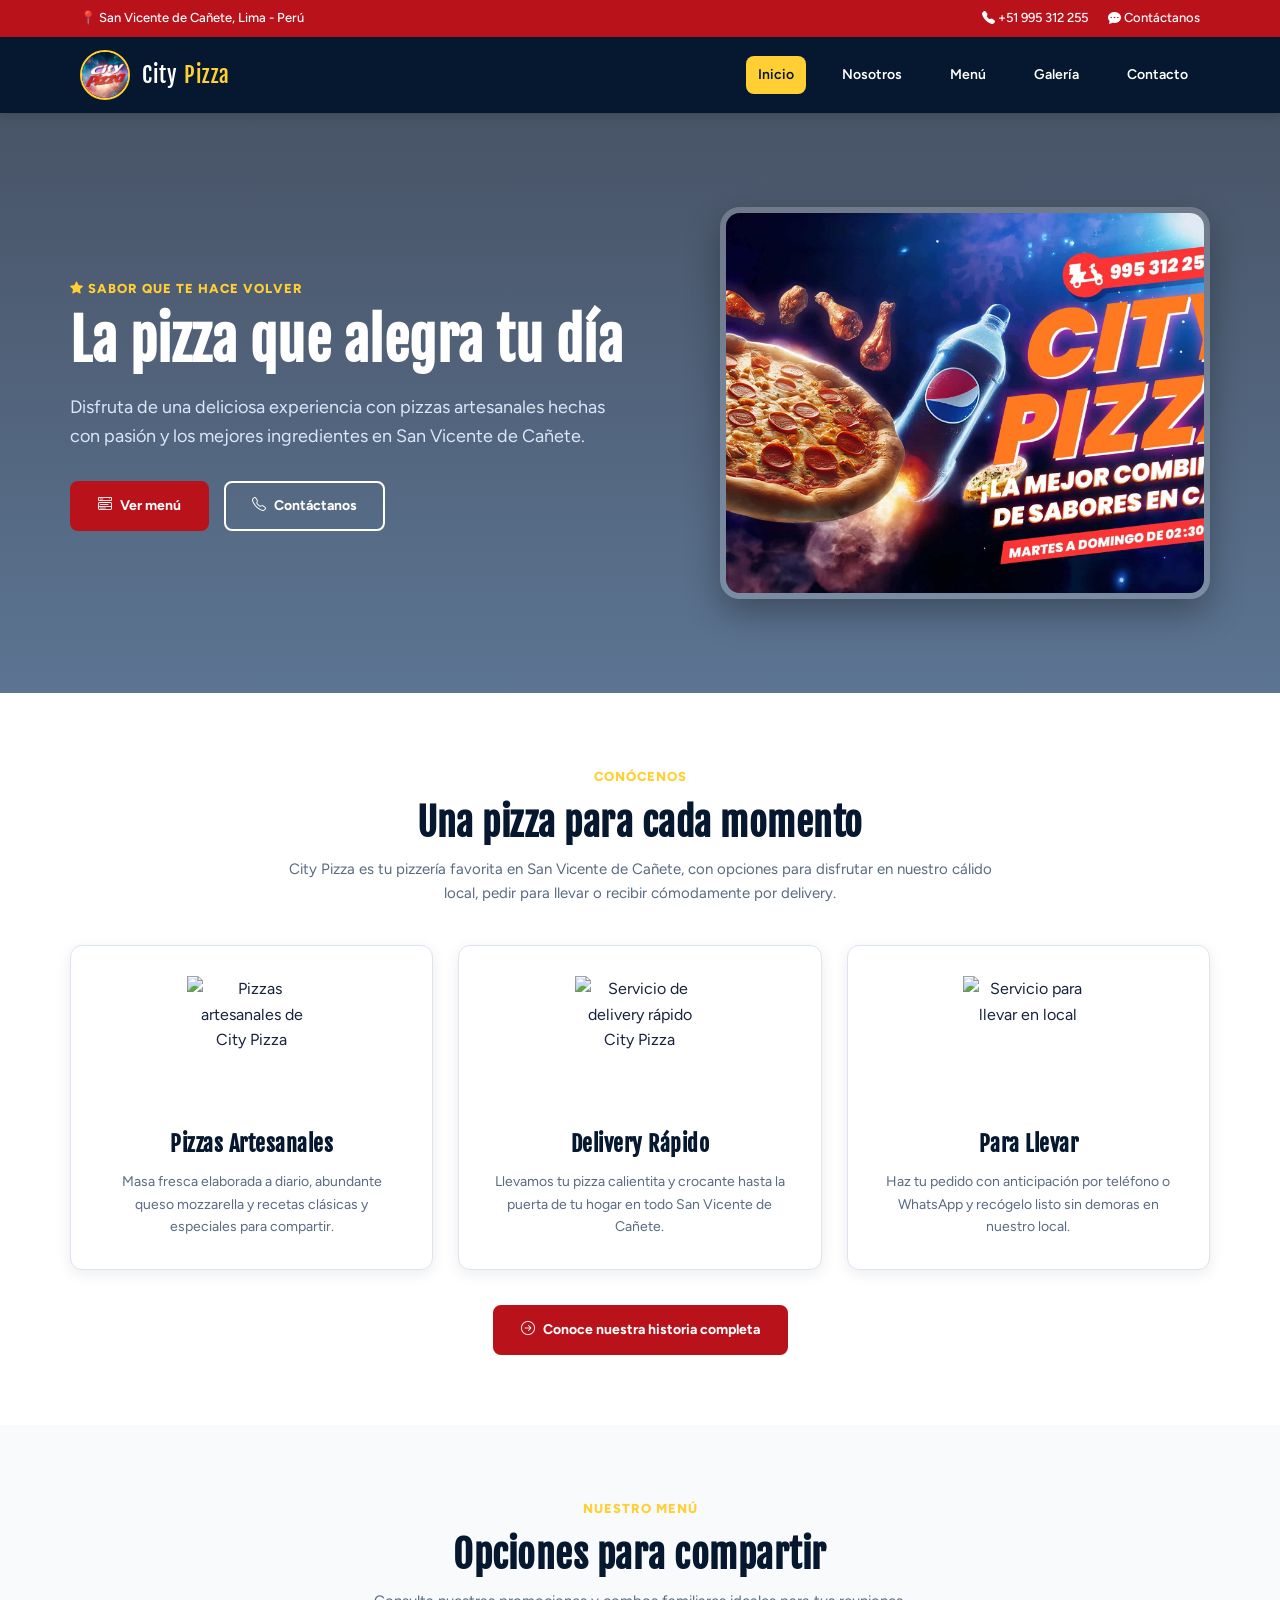
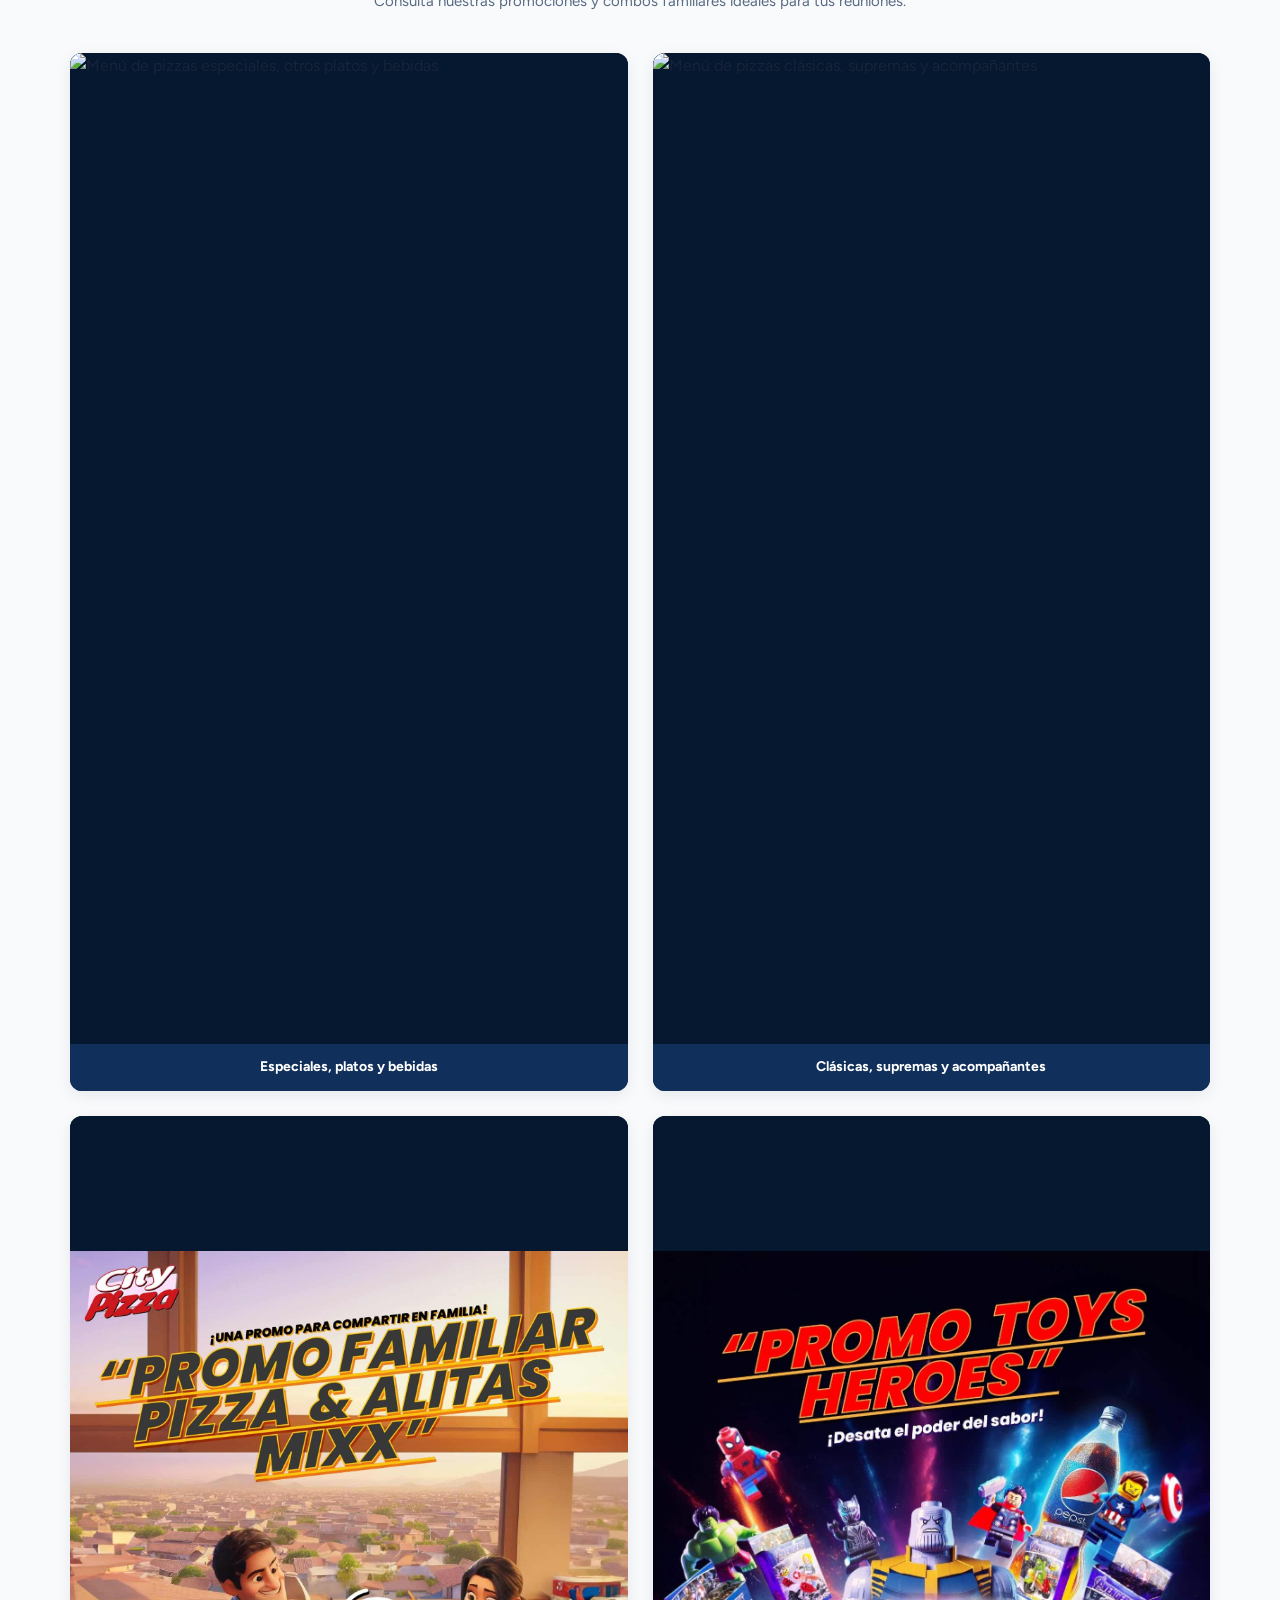
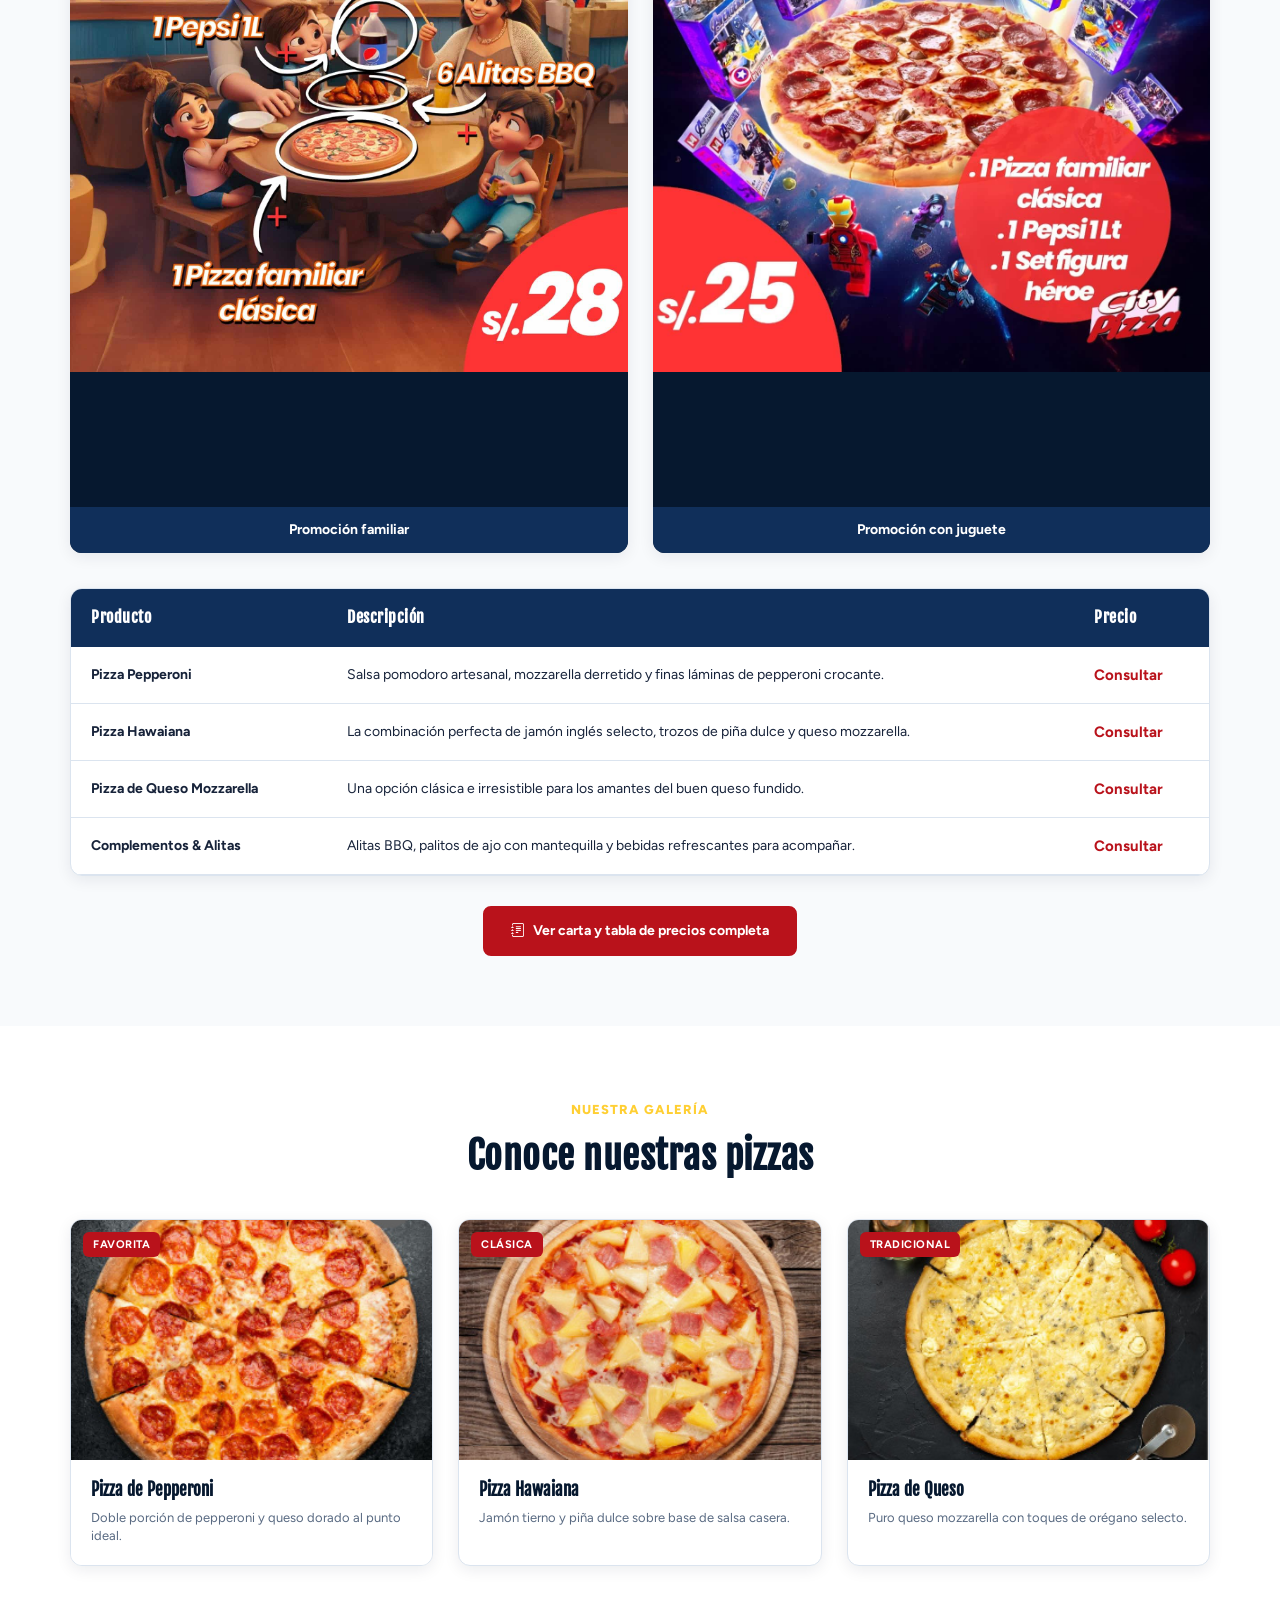
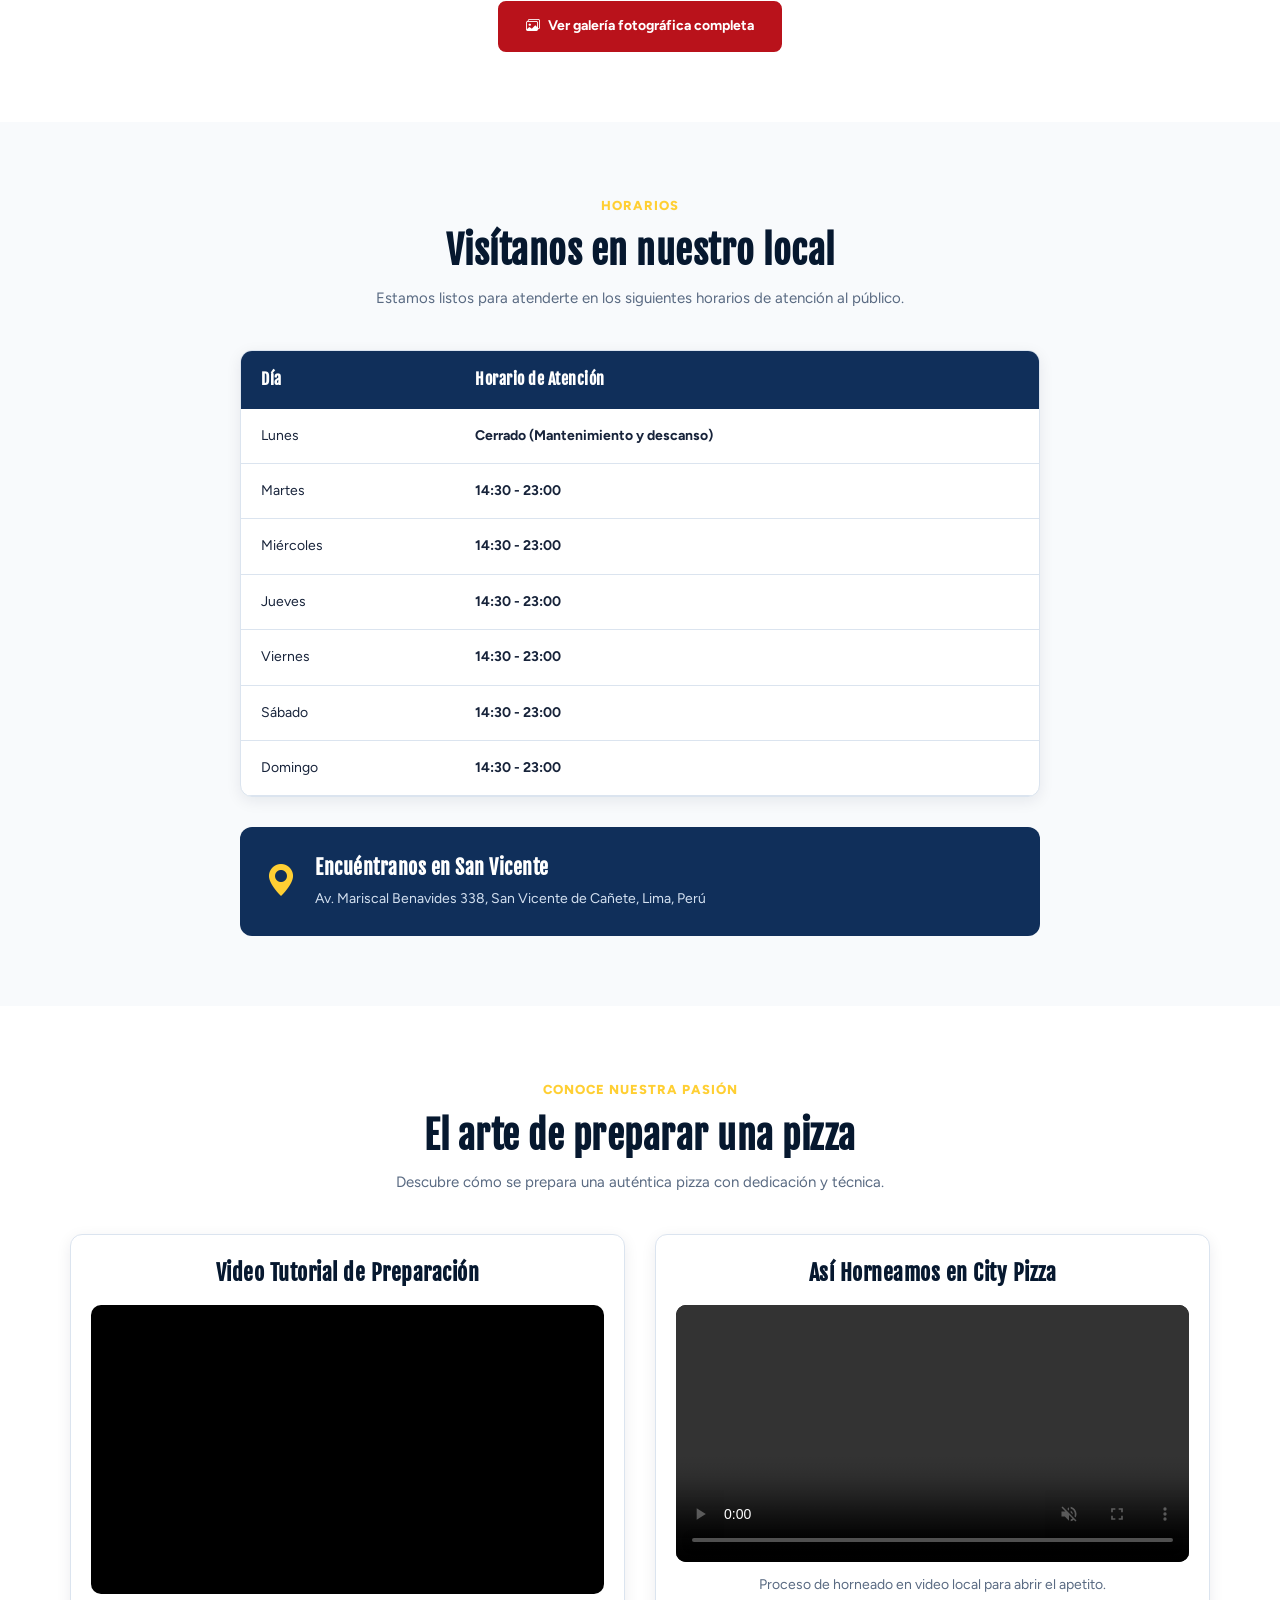
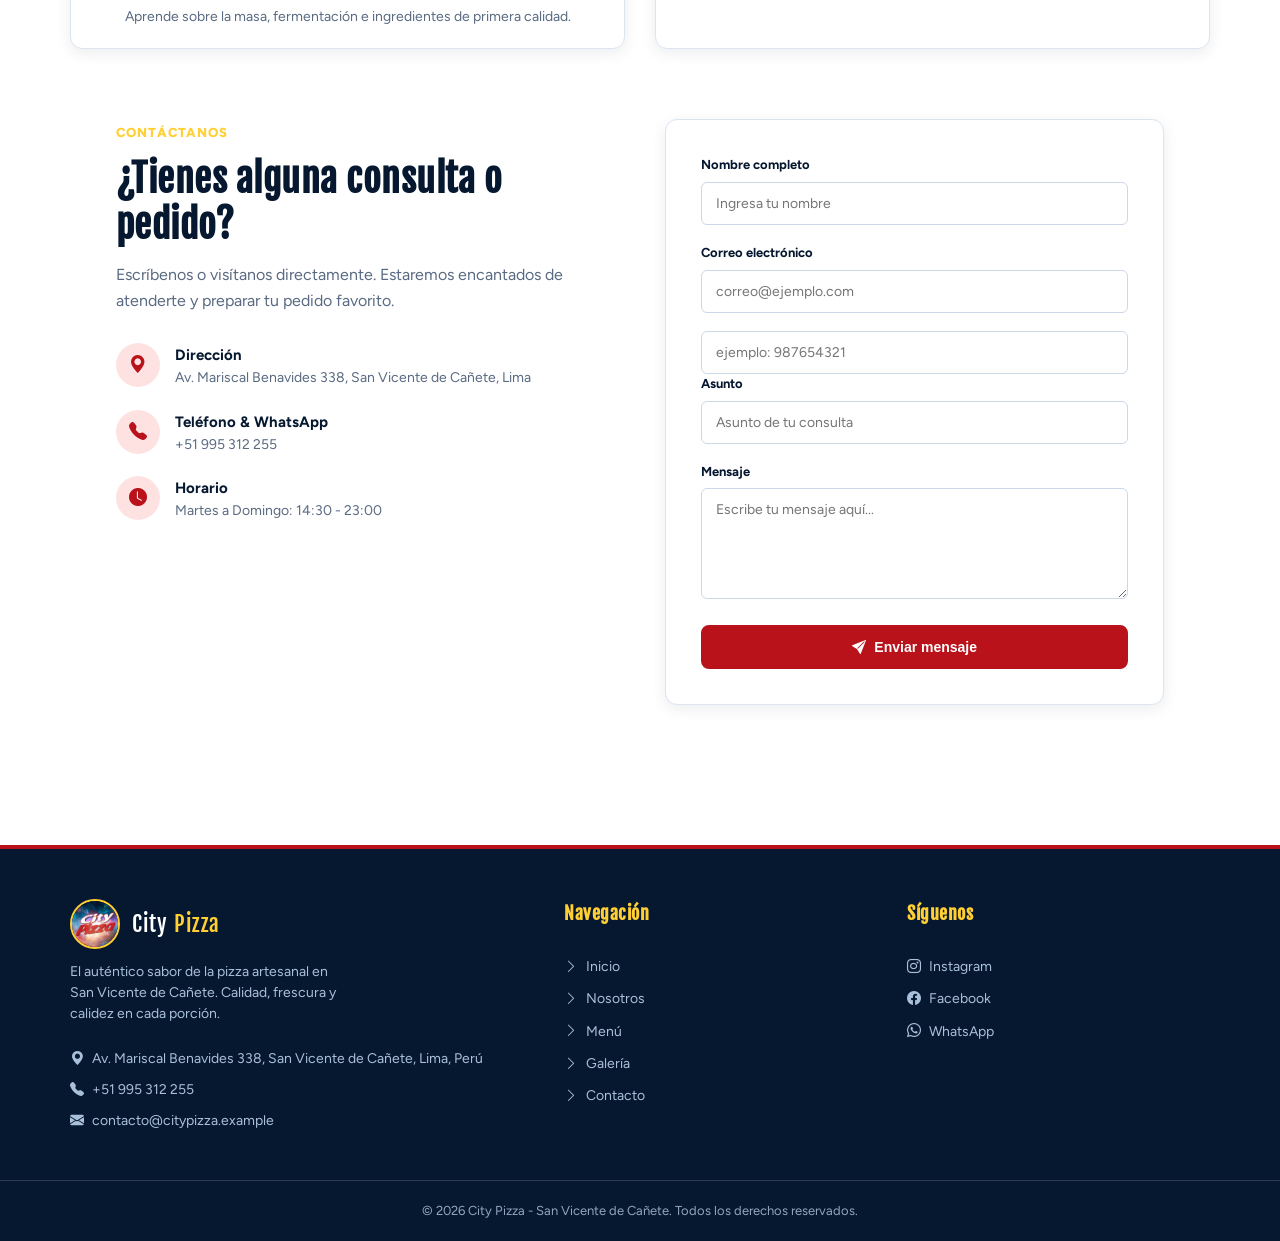
==== index.html @ 76931e7d "feat: Se agregaron 4 páginas y se mejoraron los estilos" ====
<!DOCTYPE html>
<html lang="es">

<head>
    <meta charset="UTF-8">
    <meta name="viewport" content="width=device-width, initial-scale=1.0">
    <meta name="description"
        content="City Pizza San Vicente - Pizzas artesanales, delivery y comida para llevar en San Vicente de Cañete.">
    <meta name="keywords" content="City Pizza, pizza, San Vicente, Cañete, delivery, pizzería, comida para llevar">
    <meta name="author" content="City Pizza San Vicente">
    <title>City Pizza | San Vicente de Cañete</title>

    <!-- BOOTSTRAP ICONS -->
    <link rel="stylesheet" href="https://cdn.jsdelivr.net/npm/bootstrap-icons@1.11.3/font/bootstrap-icons.min.css"
        integrity="sha384-XGjxtQfXaH2tnPFa9x+ruJTuLE3Aa6LhHSWRr1XeTyhezb4abCG4ccI5AkVDxqC+" crossorigin="anonymous">

    <!-- FUENTES DE GOOGLE: Fjalla One para títulos y Figtree para textos -->
    <link rel="preconnect" href="https://fonts.googleapis.com">
    <link rel="preconnect" href="https://fonts.gstatic.com" crossorigin>
    <link href="https://fonts.googleapis.com/css2?family=Figtree:wght@400;500;600;700&family=Fjalla+One&display=swap"
        rel="stylesheet">

    <!-- ESTILOS PRINCIPALES (PÁGINA INICIO) -->
    <link rel="stylesheet" href="assets/css/index.css">

    <!-- FAVICON -->
    <link rel="icon" type="image/x-icon" href="favicon.ico?v=2">
</head>

<body>

    <div class="encabezado-fijo">
                <!-- BARRA SUPERIOR DE CONTACTO -->
                <div class="top-bar">
                    <div class="container top-bar-content">
                        <span>📍 San Vicente de Cañete, Lima - Perú</span>
                        <div class="top-bar-contact-items">
                            <a href="tel:+51995312255"><i class="bi bi-telephone-fill"></i> +51 995 312 255</a>
                            <a href="contacto.html"><i class="bi bi-chat-dots-fill"></i> Contáctanos</a>
                        </div>
                    </div>
                </div>

            <!-- CABECERA Y NAVEGACIÓN -->
            <header class="header">
                <div class="container nav-container">
                    <a href="index.html" class="logo" aria-label="City Pizza Inicio">
                        <img src="assets/brand/logo.jpg" alt="Logo de City Pizza" class="logo-image">
                        <span class="logo-text">City <span>Pizza</span></span>
                    </a>

                            <!-- BOTÓN DEL MENÚ HAMBURGUESA -->
                            <button class="nav-toggle" type="button" aria-label="Abrir menú" aria-expanded="false"
                                aria-controls="menu-navegacion">
                                <i class="bi bi-list"></i>
                            </button>

                    <!-- NAVEGACIÓN PRINCIPAL (5 PÁGINAS) -->
                    <nav class="nav" id="menu-navegacion">
                        <a href="index.html" aria-current="page">Inicio</a>
                        <a href="nosotros.html">Nosotros</a>
                        <a href="menu.html">Menú</a>
                        <a href="galeria.html">Galería</a>
                        <a href="contacto.html">Contacto</a>
                    </nav>
                </div>
            </header>
        </div>

        <main>
            <!-- HERO / INICIO -->
            <section id="inicio" class="hero">
                <div class="hero-content container">
                    <div class="hero-text">
                        <span class="hero-tag"><i class="bi bi-star-fill"></i> SABOR QUE TE HACE VOLVER</span>
                        <h1>La pizza que alegra tu día</h1>
                        <p>
                            Disfruta de una deliciosa experiencia con pizzas artesanales hechas con pasión
                            y los mejores ingredientes en San Vicente de Cañete.
                        </p>

                        <div class="hero-buttons">
                            <a href="menu.html" class="btn btn-primary"><i class="bi bi-menu-button-wide"></i> Ver
                                menú</a>
                            <a href="contacto.html" class="btn btn-secondary"><i class="bi bi-telephone"></i>
                                Contáctanos</a>
                        </div>
                    </div>

                    <div class="hero-image">
                        <img src="assets/banner.jpg" alt="Pizzas recién horneadas de City Pizza">
                    </div>
                </div>
            </section>

                <!-- SECCIÓN NOSOTROS (RESUMEN EN HOME) -->
                <section id="nosotros" class="section section-alt">
                    <div class="container">
                        <div class="section-title">
                            <span>CONÓCENOS</span>
                            <h2>Una pizza para cada momento</h2>
                            <p>
                                City Pizza es tu pizzería favorita en San Vicente de Cañete,
                                con opciones para disfrutar en nuestro cálido local, pedir para llevar o recibir
                                cómodamente por delivery.
                            </p>
                        </div>

                        <div class="features">
                            <article class="feature-card">
                                <img class="feature-image" src="assets/pizza.png"
                                    alt="Pizzas artesanales de City Pizza">
                                <h3>Pizzas Artesanales</h3>
                                <p>
                                    Masa fresca elaborada a diario, abundante queso mozzarella y recetas clásicas y
                                    especiales para compartir.
                                </p>
                            </article>

                            <article class="feature-card">
                                <img class="feature-image" src="assets/delibery.png"
                                    alt="Servicio de delivery rápido City Pizza">
                                <h3>Delivery Rápido</h3>
                                <p>
                                    Llevamos tu pizza calientita y crocante hasta la puerta de tu hogar en todo San
                                    Vicente de Cañete.
                                </p>
                            </article>

                            <article class="feature-card">
                                <img class="feature-image" src="assets/parallevar.png"
                                    alt="Servicio para llevar en local">
                                <h3>Para Llevar</h3>
                                <p>
                                    Haz tu pedido con anticipación por teléfono o WhatsApp y recógelo listo sin demoras
                                    en nuestro local.
                                </p>
                            </article>
                        </div>

                        <div style="text-align: center; margin-top: 35px;">
                            <a href="nosotros.html" class="btn btn-primary"><i class="bi bi-arrow-right-circle"></i>
                                Conoce nuestra historia completa</a>
                        </div>
                    </div>
                </section>

                    <!-- SECCIÓN MENÚ DESTACADO -->
                    <section id="menu" class="section">
                        <div class="container">
                            <div class="section-title">
                                <span>NUESTRO MENÚ</span>
                                <h2>Opciones para compartir</h2>
                                <p>
                                    Consulta nuestras promociones y combos familiares ideales para tus reuniones.
                                </p>
                            </div>

                            <div class="menu-posters">
                                <figure class="menu-poster">
                                    <img src="assets/menu/menu1.jpg"
                                        alt="Menú de pizzas especiales, otros platos y bebidas">
                                    <figcaption>Especiales, platos y bebidas</figcaption>
                                </figure>
                                <figure class="menu-poster">
                                    <img src="assets/menu/menu2.jpg"
                                        alt="Menú de pizzas clásicas, supremas y acompañantes">
                                    <figcaption>Clásicas, supremas y acompañantes</figcaption>
                                </figure>
                                <figure class="menu-poster">
                                    <img src="assets/promos/promo28.jpg" alt="Promoción familiar de pizza y alitas">
                                    <figcaption>Promoción familiar</figcaption>
                                </figure>
                                <figure class="menu-poster">
                                    <img src="assets/promos/promocomjuguete.jpg"
                                        alt="Promoción de pizza con juguete y bebida">
                                    <figcaption>Promoción con juguete</figcaption>
                                </figure>
                            </div>

                            <div class="menu-table-container">
                                <table class="menu-table">
                                    <thead>
                                        <tr>
                                            <th>Producto</th>
                                            <th>Descripción</th>
                                            <th>Precio</th>
                                        </tr>
                                    </thead>
                                    <tbody>
                                        <tr>
                                            <td><strong>Pizza Pepperoni</strong></td>
                                            <td>Salsa pomodoro artesanal, mozzarella derretido y finas láminas de
                                                pepperoni crocante.</td>
                                            <td>Consultar</td>
                                        </tr>
                                        <tr>
                                            <td><strong>Pizza Hawaiana</strong></td>
                                            <td>La combinación perfecta de jamón inglés selecto, trozos de piña dulce y
                                                queso mozzarella.</td>
                                            <td>Consultar</td>
                                        </tr>
                                        <tr>
                                            <td><strong>Pizza de Queso Mozzarella</strong></td>
                                            <td>Una opción clásica e irresistible para los amantes del buen queso
                                                fundido.</td>
                                            <td>Consultar</td>
                                        </tr>
                                        <tr>
                                            <td><strong>Complementos & Alitas</strong></td>
                                            <td>Alitas BBQ, palitos de ajo con mantequilla y bebidas refrescantes para
                                                acompañar.</td>
                                            <td>Consultar</td>
                                        </tr>
                                    </tbody>
                                </table>
                            </div>

                            <div style="text-align: center; margin-top: 30px;">
                                <a href="menu.html" class="btn btn-primary"><i class="bi bi-journal-text"></i> Ver carta
                                    y tabla de precios completa</a>
                            </div>
                        </div>
                    </section>

                        <!-- GALERÍA DE PIZZAS (CONVERTIDA A CSS GRID) -->
                        <section id="galeria" class="section section-alt">
                            <div class="container">
                                <div class="section-title">
                                    <span>NUESTRA GALERÍA</span>
                                    <h2>Conoce nuestras pizzas</h2>
                                </div>

                            <div class="galeria">
                                <figure class="galeria-item">
                                    <div class="galeria-item-media">
                                        <span class="galeria-badge-tag">Favorita</span>
                                        <img src="assets/img/pizza-pepperoni.jpg" alt="Pizza de pepperoni City Pizza">
                                    </div>
                                    <figcaption>
                                        <strong>Pizza de Pepperoni</strong>
                                        <span>Doble porción de pepperoni y queso dorado al punto ideal.</span>
                                    </figcaption>
                                </figure>

                                    <figure class="galeria-item">
                                        <div class="galeria-item-media">
                                            <span class="galeria-badge-tag">Clásica</span>
                                            <img src="assets/img/pizza-hawaiana.jpg" alt="Pizza hawaiana City Pizza">
                                        </div>
                                        <figcaption>
                                            <strong>Pizza Hawaiana</strong>
                                            <span>Jamón tierno y piña dulce sobre base de salsa casera.</span>
                                        </figcaption>
                                    </figure>

                    <figure class="galeria-item">
                        <div class="galeria-item-media">
                            <span class="galeria-badge-tag">Tradicional</span>
                            <img src="assets/img/pizza-queso.jpg" alt="Pizza de queso City Pizza">
                        </div>
                        <figcaption>
                            <strong>Pizza de Queso</strong>
                            <span>Puro queso mozzarella con toques de orégano selecto.</span>
                        </figcaption>
                    </figure>
                                </div>

                                <div style="text-align: center; margin-top: 35px;">
                                    <a href="galeria.html" class="btn btn-primary"><i class="bi bi-images"></i> Ver
                                        galería fotográfica completa</a>
                                </div>
    </div>

    </section>

        <!-- HORARIOS Y UBICACIÓN -->
        <section id="horarios" class="section">
            <div class="container">
                <div class="section-title">
                    <span>HORARIOS</span>
                    <h2>Visítanos en nuestro local</h2>
                    <p>Estamos listos para atenderte en los siguientes horarios de atención al público.</p>
                </div>

                <div class="schedule-wrapper">
                    <table class="schedule-table">
                        <thead>
                            <tr>
                                <th>Día</th>
                                <th>Horario de Atención</th>
                            </tr>
                        </thead>
                        <tbody>
                            <tr>
                                <td>Lunes</td>
                                <td>Cerrado (Mantenimiento y descanso)</td>
                            </tr>
                            <tr>
                                <td>Martes</td>
                                <td>14:30 - 23:00</td>
                            </tr>
                            <tr>
                                <td>Miércoles</td>
                                <td>14:30 - 23:00</td>
                            </tr>
                            <tr>
                                <td>Jueves</td>
                                <td>14:30 - 23:00</td>
                            </tr>
                            <tr>
                                <td>Viernes</td>
                                <td>14:30 - 23:00</td>
                            </tr>
                            <tr>
                                <td>Sábado</td>
                                <td>14:30 - 23:00</td>
                            </tr>
                            <tr>
                                <td>Domingo</td>
                                <td>14:30 - 23:00</td>
                            </tr>
                        </tbody>
                    </table>
                </div>

                <div class="location-card">
                    <div class="location-icon"><i class="bi bi-geo-alt-fill"></i></div>
                    <div>
                        <h3>Encuéntranos en San Vicente</h3>
                        <p>Av. Mariscal Benavides 338, San Vicente de Cañete, Lima, Perú</p>
                    </div>
                </div>
            </div>
        </section>

            <!-- SECCIÓN DE VIDEOS MULTIMEDIA -->
            <section class="section section-alt">
                <div class="container">
                    <div class="section-title">
                        <span>CONOCE NUESTRA PASIÓN</span>
                        <h2>El arte de preparar una pizza</h2>
                        <p>Descubre cómo se prepara una auténtica pizza con dedicación y técnica.</p>
                    </div>

                        <div class="video-grid">
                            <div class="video-card">
                                <h3>Video Tutorial de Preparación</h3>
                                <div class="video-container">
                                    <iframe src="https://www.youtube.com/embed/ywrLSeDVH5U?si=RPkD7bS5PvXIw20W"
                                        title="YouTube video player - Preparación de pizza"
                                        allow="accelerometer; autoplay; clipboard-write; encrypted-media; gyroscope; picture-in-picture; web-share"
                                        referrerpolicy="strict-origin-when-cross-origin" allowfullscreen></iframe>
                                </div>
                                <p>Aprende sobre la masa, fermentación e ingredientes de primera calidad.</p>
                            </div>

                            <div class="video-card">
                                <h3>Así Horneamos en City Pizza</h3>
                                <!-- VIDEO MP4 CON AUTOPLAY, LOOP, MUTED SEGÚN REQUERIMIENTO APF3 -->
                                <video controls autoplay loop muted playsinline>
                                    <source src="assets/videos/pizza-a.mp4" type="video/mp4">
                                    Tu navegador no admite videos HTML5.
                                </video>
                                <p>Proceso de horneado en video local para abrir el apetito.</p>
                            </div>
                        </div>

                <!-- SECCIÓN CONTACTO RÁPIDO EN HOME -->
                <section id="contacto" class="section">
                    <div class="container contact-container">
                        <div class="contact-info">
                            <span>CONTÁCTANOS</span>
                            <h2>¿Tienes alguna consulta o pedido?</h2>
                            <p>
                                Escríbenos o visítanos directamente. Estaremos encantados de atenderte y preparar tu
                                pedido favorito.
                            </p>

                            <div class="contact-item">
                                <div><i class="bi bi-geo-alt-fill"></i></div>
                                <div>
                                    <strong>Dirección</strong>
                                    <p>Av. Mariscal Benavides 338, San Vicente de Cañete, Lima</p>
                                </div>
                            </div>

                            <div class="contact-item">
                                <div><i class="bi bi-telephone-fill"></i></div>
                                <div>
                                    <strong>Teléfono & WhatsApp</strong>
                                    <p><a href="tel:+51995312255">+51 995 312 255</a></p>
                                </div>
                            </div>

                            <div class="contact-item">
                                <div><i class="bi bi-clock-fill"></i></div>
                                <div>
                                    <strong>Horario</strong>
                                    <p>Martes a Domingo: 14:30 - 23:00</p>
                                </div>
                            </div>
                        </div>

                            <form class="contact-form" action="#" method="post">
                                <div class="form-group">
                                    <label for="nombre">Nombre completo</label>
                                    <input type="text" id="nombre" name="nombre" placeholder="Ingresa tu nombre"
                                        required>
                                </div>

                                <div class="form-group">
                                    <label for="correo">Correo electrónico</label>
                                    <input type="email" id="correo" name="correo" placeholder="correo@ejemplo.com"
                                        required>
                                </div>

                                <div class="form-group">
                                    <input type="tel" id="telefono" name="telefono" placeholder="ejemplo: 987654321"
                                        pattern="[0-9]{9}" title="Ingresa un número de 9 dígitos" required>
                                    <label for="asunto">Asunto</label>
                                    <input type="text" id="asunto" name="asunto" placeholder="Asunto de tu consulta"
                                        required>
                                </div>

                                <div class="form-group">
                                    <label for="mensaje">Mensaje</label>
                                    <textarea id="mensaje" name="mensaje" rows="5"
                                        placeholder="Escribe tu mensaje aquí..." required></textarea>
                                </div>

                                <button type="submit" class="btn btn-primary form-button"><i
                                        class="bi bi-send-fill"></i> Enviar mensaje</button>
                            </form>
                    </div>
                </section>
                </main>

                <!-- FOOTER CON INFORMACIÓN DE CONTACTO COMPLETA -->
                <footer class="footer">
                    <div class="container footer-container">
                        <div class="footer-brand">
                                <a href="index.html" class="logo" aria-label="City Pizza Inicio">
                                    <img src="assets/brand/logo.jpg" alt="Logo de City Pizza" class="logo-image">
                                    <span class="logo-text">City <span>Pizza</span></span>
                                </a>

                                <p class="footer-description">
                                    El auténtico sabor de la pizza artesanal en San Vicente de Cañete. Calidad, frescura
                                    y calidez en cada porción.
                                </p>

                                <!-- INFORMACIÓN DE CONTACTO COMPLETA (DIRECCIÓN, TELÉFONO Y CORREO) -->
                                <address class="footer-contacto">
                                    <p><i class="bi bi-geo-alt-fill"></i> Av. Mariscal Benavides 338, San Vicente de
                                        Cañete, Lima, Perú</p>
                                    <p><i class="bi bi-telephone-fill"></i> <a href="tel:+51995312255">+51 995 312
                                            255</a></p>
                                    <p><i class="bi bi-envelope-fill"></i> <a
                                            href="mailto:contacto@citypizza.example">contacto@citypizza.example</a></p>
                                </address>
                        </div>

                        <div class="footer-links">
                            <h3>Navegación</h3>
                            <a href="index.html"><i class="bi bi-chevron-right"></i> Inicio</a>
                            <a href="nosotros.html"><i class="bi bi-chevron-right"></i> Nosotros</a>
                            <a href="menu.html"><i class="bi bi-chevron-right"></i> Menú</a>
                            <a href="galeria.html"><i class="bi bi-chevron-right"></i> Galería</a>
                            <a href="contacto.html"><i class="bi bi-chevron-right"></i> Contacto</a>
                        </div>

                        <div class="footer-social">
                            <h3>Síguenos</h3>
                            <a href="https://www.instagram.com/citypizza_sanvicente/" target="_blank"
                                rel="noopener noreferrer"><i class="bi bi-instagram"></i> Instagram</a>
                            <a href="https://www.facebook.com/YaVieneLaPizza/?locale=es_LA" target="_blank"
                                rel="noopener noreferrer"><i class="bi bi-facebook"></i> Facebook</a>
                            <a href="https://wa.me/51995312255" target="_blank" rel="noopener noreferrer"><i
                                    class="bi bi-whatsapp"></i> WhatsApp</a>
                        </div>
                    </div>

                    <div class="footer-bottom">
                        <p>© 2026 City Pizza - San Vicente de Cañete. Todos los derechos reservados.</p>
                    </div>
                </footer>

                <!-- BOTÓN VOLVER ARRIBA -->
                    <a href="#inicio" class="scroll-up" title="Volver arriba" aria-label="Volver arriba">
                        <i class="bi bi-arrow-up"></i>
                </a>

                <!-- SCRIPT PRINCIPAL -->
                <script src="assets/js/main.js"></script>

</body>

</html>
---- assets/css/index.css ----
/* ===================================================
   CITY PIZZA - INDEX.CSS
   Estilos específicos para index.html (Página Principal)
   =================================================== */

:root {
    --color-primary: #06182f;
    --color-secondary: #102f5a;
    --color-acento: #ffcf33;
    --color-rojo: #b9121b;
    --color-rojo-hover: #960e15;
    --color-fondo: #f8fafc;
    --color-fondo-card: #ffffff;
    --color-blanco: #ffffff;
    --color-texto: #17233a;
    --color-texto-muted: #596a82;
    --color-borde: #dbe4ef;
    --sombra-suave: 0 4px 15px rgba(6, 24, 47, 0.08);
    --sombra-media: 0 8px 24px rgba(6, 24, 47, 0.12);
}

/* CURSOR PERSONALIZADO Y RESET BÁSICO */
* {
    margin: 0;
    padding: 0;
    box-sizing: border-box;
    cursor: url("../cursor/pizza-cursor.png") 0 18, auto !important;
}

html {
    scroll-behavior: smooth;
}

body {
    font-family: 'Figtree', sans-serif;
    line-height: 1.6;
    color: var(--color-texto);
    background-color: var(--color-fondo);
    overflow-x: hidden;
}

h1, h2, h3, h4, h5, h6 {
    font-family: 'Fjalla One', sans-serif;
    letter-spacing: 0.5px;
}

img {
    display: block;
    max-width: 100%;
    height: auto;
}

a {
    color: inherit;
    text-decoration: none;
    transition: color 0.2s ease;
}

.container {
    width: 92%;
    max-width: 1140px;
    margin: 0 auto;
}

/* ===================================================
   TOP-BAR & HEADER
   =================================================== */
.encabezado-fijo {
    position: sticky;
    top: 0;
    z-index: 1000;
    box-shadow: 0 2px 10px rgba(0, 0, 0, 0.15);
}

.top-bar {
    background-color: var(--color-rojo);
    color: var(--color-blanco);
    padding: 8px 0;
    font-size: 13px;
    font-weight: 500;
}

.top-bar-content {
    display: flex;
    justify-content: space-between;
    align-items: center;
    gap: 15px;
    flex-wrap: wrap;
    padding: 0 10px;
}

.top-bar-contact-items {
    display: flex;
    align-items: center;
    gap: 20px;
}

.top-bar a:hover {
    color: var(--color-acento);
}

.header {
    color: var(--color-blanco);
    background-color: var(--color-primary);
    position: relative;
}

.nav-container {
    min-height: 76px;
    display: flex;
    align-items: center;
    justify-content: space-between;
    position: relative;
    padding: 0 10px;
}

.logo {
    display: flex;
    align-items: center;
    gap: 12px;
    animation: aparecer-izquierda 1.2s ease-out both;
}

.logo-text {
    font-family: 'Fjalla One', sans-serif;
    font-size: 22px;
    color: var(--color-blanco);
    letter-spacing: 1px;
}

.logo-text span {
    color: var(--color-acento);
}

@keyframes aparecer-izquierda {
    0% {
        transform: translateX(-40px);
        opacity: 0;
    }
    100% {
        transform: translateX(0);
        opacity: 1;
    }
}

.logo-image {
    width: 50px;
    height: 50px;
    object-fit: cover;
    border-radius: 50%;
    border: 2px solid var(--color-acento);
}

/* NAVEGACIÓN */
.nav {
    display: flex;
    align-items: center;
    gap: 24px;
}

.nav a {
    font-size: 14px;
    font-weight: 600;
    color: var(--color-blanco);
    padding: 8px 12px;
    border-radius: 8px;
    transition: all 0.25s ease;
}

.nav a:hover {
    color: var(--color-acento);
}

.nav a[aria-current="page"] {
    background-color: var(--color-acento);
    color: var(--color-primary);
}

.nav-toggle {
    display: none;
    background: none;
    border: none;
    color: var(--color-blanco);
    font-size: 30px;
    cursor: pointer;
    padding: 5px;
    line-height: 1;
    border-radius: 6px;
}

/* ===================================================
   BOTONES Y ELEMENTOS COMUNES
   =================================================== */
.btn {
    display: inline-flex;
    align-items: center;
    justify-content: center;
    gap: 8px;
    padding: 12px 26px;
    border: 2px solid transparent;
    border-radius: 8px;
    font-size: 14px;
    font-weight: 700;
    transition: all 0.25s ease;
    text-align: center;
}

.btn-primary {
    border-color: var(--color-rojo);
    color: var(--color-blanco);
    background-color: var(--color-rojo);
}

.btn-primary:hover {
    background-color: var(--color-rojo-hover);
    border-color: var(--color-rojo-hover);
    color: var(--color-blanco);
    transform: translateY(-2px);
}

.btn-secondary {
    border-color: var(--color-blanco);
    color: var(--color-blanco);
    background-color: transparent;
}

.btn-secondary:hover {
    color: var(--color-primary);
    background-color: var(--color-blanco);
    transform: translateY(-2px);
}

.section {
    padding: 70px 0;
}

.section-alt {
    background-color: var(--color-blanco);
}

.section-title {
    max-width: 720px;
    margin: 0 auto 40px;
    text-align: center;
}

.section-title span,
.hero-tag,
.contact-info > span {
    display: inline-block;
    margin-bottom: 12px;
    color: var(--color-acento);
    font-size: 13px;
    font-weight: 800;
    letter-spacing: 1px;
    text-transform: uppercase;
}

.section-title h2 {
    margin-bottom: 12px;
    color: var(--color-primary);
    font-size: 38px;
    line-height: 1.2;
}

.section-title p {
    color: var(--color-texto-muted);
    font-size: 15px;
}

/* ===================================================
   HERO / PORTADA PRINCIPAL
   =================================================== */
.hero {
    min-height: 580px;
    display: flex;
    align-items: center;
    background-image: linear-gradient(rgba(4, 19, 45, 0.72), rgba(8, 45, 89, 0.65)), url('https://images.unsplash.com/photo-1579751626657-72bc17010498?auto=format&fit=crop&w=1800&q=85');
    background-position: center;
    background-size: cover;
}

.hero-content {
    display: grid;
    grid-template-columns: 1.1fr 0.9fr;
    gap: 50px;
    align-items: center;
    padding: 70px 0;
}

.hero-text {
    color: var(--color-blanco);
}

.hero h1 {
    margin-bottom: 20px;
    font-size: 56px;
    line-height: 1.1;
    color: var(--color-blanco);
}

.hero p {
    max-width: 540px;
    margin-bottom: 30px;
    color: #dbe7f8;
    font-size: 18px;
}

.hero-buttons {
    display: flex;
    gap: 15px;
    flex-wrap: wrap;
}

.hero-image {
    overflow: hidden;
    border: 6px solid rgba(255, 255, 255, 0.2);
    border-radius: 20px;
    box-shadow: 0 15px 35px rgba(0, 0, 0, 0.3);
}

.hero-image img {
    width: 100%;
    height: 380px;
    object-fit: cover;
    background-color: var(--color-primary);
}

/* ===================================================
   FEATURES (SERVICIOS EN HOME)
   =================================================== */
.features {
    display: grid;
    grid-template-columns: repeat(3, 1fr);
    gap: 25px;
}

.feature-card {
    padding: 30px;
    border: 1px solid var(--color-borde);
    border-radius: 12px;
    background-color: var(--color-blanco);
    text-align: center;
    box-shadow: var(--sombra-suave);
    transition: transform 0.3s ease, box-shadow 0.3s ease;
}

.feature-card:hover {
    transform: translateY(-6px);
    box-shadow: var(--sombra-media);
}

.feature-image {
    width: 130px;
    height: 130px;
    margin: 0 auto 20px;
    object-fit: contain;
}

.feature-card h3 {
    margin-bottom: 10px;
    font-size: 22px;
    color: var(--color-primary);
}

.feature-card p {
    color: var(--color-texto-muted);
    font-size: 14px;
}

/* ===================================================
   MENÚ EN HOME: AFICHES Y TABLA RESUMEN
   =================================================== */
.menu-posters {
    display: grid;
    grid-template-columns: repeat(2, 1fr);
    gap: 25px;
    margin-bottom: 35px;
}

.menu-poster {
    overflow: hidden;
    border-radius: 12px;
    background-color: var(--color-primary);
    box-shadow: var(--sombra-suave);
}

.menu-poster img {
    width: 100%;
    aspect-ratio: 9 / 16;
    object-fit: contain;
    background-color: #06182f;
}

.menu-poster figcaption {
    padding: 12px;
    color: var(--color-blanco);
    background-color: var(--color-secondary);
    font-size: 14px;
    font-weight: 700;
    text-align: center;
}

.menu-table-container,
.schedule-wrapper {
    overflow-x: auto;
    border-radius: 12px;
    background-color: var(--color-blanco);
    box-shadow: var(--sombra-suave);
    border: 1px solid var(--color-borde);
    margin-bottom: 30px;
}

.menu-table,
.schedule-table {
    width: 100%;
    min-width: 650px;
    border-collapse: collapse;
}

.menu-table th,
.schedule-table th {
    padding: 16px 20px;
    color: var(--color-blanco);
    background-color: var(--color-secondary);
    text-align: left;
    font-family: 'Fjalla One', sans-serif;
    font-size: 16px;
    letter-spacing: 0.5px;
}

.menu-table td,
.schedule-table td {
    padding: 16px 20px;
    border-bottom: 1px solid var(--color-borde);
    font-size: 14px;
}

.menu-table tbody tr:hover,
.schedule-table tbody tr:hover {
    background-color: #f1f5f9;
}

.menu-table td:last-child {
    color: var(--color-rojo);
    font-weight: 700;
    font-size: 15px;
}

/* ===================================================
   GALERÍA CON CSS GRID EN HOME
   =================================================== */
.galeria {
    display: grid;
    grid-template-columns: repeat(3, 1fr);
    gap: 25px;
    margin-top: 30px;
}

.galeria-item {
    background-color: var(--color-blanco);
    border-radius: 12px;
    overflow: hidden;
    box-shadow: var(--sombra-suave);
    border: 1px solid var(--color-borde);
    display: flex;
    flex-direction: column;
    text-align: left;
    transition: transform 0.3s ease, box-shadow 0.3s ease;
}

.galeria-item:hover {
    transform: translateY(-6px);
    box-shadow: var(--sombra-media);
}

.galeria-item-media {
    position: relative;
    overflow: hidden;
    height: 240px;
    background-color: var(--color-primary);
}

.galeria-item img {
    width: 100%;
    height: 220px;
    object-fit: cover;
    transition: transform 0.4s ease;
}

.galeria-item-media img {
    height: 100%;
}

.galeria-item:hover img {
    transform: scale(1.06);
}

.galeria-item figcaption {
    padding: 16px 20px 20px;
    display: flex;
    flex-direction: column;
    gap: 6px;
    background-color: var(--color-blanco);
}

.galeria-item figcaption strong {
    font-size: 17px;
    color: var(--color-primary);
    font-family: 'Fjalla One', sans-serif;
}

.galeria-item figcaption span {
    font-size: 13px;
    color: var(--color-texto-muted);
    line-height: 1.4;
}

.galeria-badge-tag {
    position: absolute;
    top: 12px;
    left: 12px;
    background-color: var(--color-rojo);
    color: var(--color-blanco);
    padding: 4px 10px;
    border-radius: 6px;
    font-size: 11px;
    font-weight: 700;
    text-transform: uppercase;
    letter-spacing: 0.5px;
    z-index: 2;
}

/* ===================================================
   HORARIOS Y UBICACIÓN
   =================================================== */
.schedule-wrapper {
    max-width: 800px;
    margin: 0 auto 30px;
}

.schedule-table td:last-child {
    font-weight: 700;
}

.location-card {
    max-width: 800px;
    display: flex;
    align-items: center;
    gap: 18px;
    margin: auto;
    padding: 25px;
    border-radius: 12px;
    color: var(--color-blanco);
    background-color: var(--color-secondary);
}

.location-icon {
    color: var(--color-acento);
    font-size: 32px;
}

.location-card h3 {
    margin-bottom: 4px;
    font-size: 20px;
}

.location-card p {
    color: #d4e1f1;
    font-size: 14px;
}

/* ===================================================
   MULTIMEDIA & VIDEOS EN HOME
   =================================================== */
.video-grid {
    display: grid;
    grid-template-columns: 1fr 1fr;
    gap: 30px;
    margin-top: 30px;
}

.video-card {
    background-color: var(--color-blanco);
    border-radius: 12px;
    overflow: hidden;
    box-shadow: var(--sombra-suave);
    border: 1px solid var(--color-borde);
    padding: 20px;
    text-align: center;
}

.video-card h3 {
    margin-bottom: 15px;
    font-size: 22px;
    color: var(--color-primary);
}

.video-card p {
    font-size: 14px;
    color: var(--color-texto-muted);
    margin-top: 12px;
}

.video-container {
    position: relative;
    width: 100%;
    padding-bottom: 56.25%;
    height: 0;
    overflow: hidden;
    border-radius: 10px;
    background-color: #000;
}

.video-container iframe {
    position: absolute;
    top: 0;
    left: 0;
    width: 100%;
    height: 100%;
    border: 0;
}

.video-card video {
    width: 100%;
    height: auto;
    border-radius: 10px;
    display: block;
    background-color: #000;
}

/* ===================================================
   CONTACTO RÁPIDO EN HOME
   =================================================== */
.contact-container {
    display: grid;
    grid-template-columns: 1fr 1fr;
    gap: 50px;
}

.contact-info h2 {
    margin-bottom: 15px;
    color: var(--color-primary);
    font-size: 38px;
    line-height: 1.2;
}

.contact-info > p {
    margin-bottom: 30px;
    color: var(--color-texto-muted);
}

.contact-item {
    display: flex;
    gap: 15px;
    margin-bottom: 20px;
    align-items: flex-start;
}

.contact-item > div:first-child {
    width: 44px;
    height: 44px;
    display: grid;
    flex-shrink: 0;
    place-items: center;
    border-radius: 50%;
    color: var(--color-rojo);
    background-color: #fee2e2;
    font-size: 18px;
}

.contact-item strong {
    display: block;
    color: var(--color-primary);
    font-size: 15px;
}

.contact-item p,
.contact-item a {
    color: var(--color-texto-muted);
    font-size: 14px;
}

.contact-item a:hover {
    color: var(--color-rojo);
    text-decoration: underline;
}

.contact-form {
    padding: 35px;
    border: 1px solid var(--color-borde);
    border-radius: 12px;
    background-color: var(--color-blanco);
    box-shadow: var(--sombra-suave);
}

.form-group {
    margin-bottom: 18px;
}

.form-group label {
    display: block;
    margin-bottom: 6px;
    font-size: 13px;
    font-weight: 700;
    color: var(--color-primary);
}

.form-group input,
.form-group textarea {
    width: 100%;
    padding: 12px 14px;
    border: 1px solid #cbd8e8;
    border-radius: 6px;
    font-family: inherit;
    font-size: 14px;
    color: var(--color-texto);
    transition: border-color 0.2s ease, box-shadow 0.2s ease;
}

.form-group input:focus,
.form-group textarea:focus {
    outline: none;
    border-color: var(--color-rojo);
    box-shadow: 0 0 0 3px rgba(185, 18, 27, 0.15);
}

.form-group textarea {
    resize: vertical;
}

.form-button {
    width: 100%;
    cursor: pointer;
}

/* ===================================================
   FOOTER
   =================================================== */
.footer {
    padding-top: 50px;
    color: var(--color-blanco);
    background-color: var(--color-primary);
    border-top: 4px solid var(--color-rojo);
}

.footer-container {
    display: grid;
    grid-template-columns: 1.5fr 1fr 1fr;
    gap: 40px;
    padding-bottom: 40px;
}

.footer-brand {
    display: flex;
    flex-direction: column;
    align-items: flex-start;
    gap: 12px;
}

.footer-description {
    max-width: 280px;
    color: #a9c0db;
    font-size: 14px;
    line-height: 1.5;
}

.footer-contacto {
    font-style: normal;
    margin-top: 10px;
    line-height: 1.8;
}

.footer-contacto p {
    color: #a9c0db;
    font-size: 14px;
    margin-bottom: 6px;
    display: flex;
    align-items: center;
    gap: 8px;
}

.footer-contacto a {
    color: #a9c0db;
}

.footer-contacto a:hover {
    color: var(--color-acento);
}

.footer h3 {
    margin-bottom: 18px;
    font-size: 18px;
    color: var(--color-acento);
    letter-spacing: 0.5px;
}

.footer-links,
.footer-social {
    display: flex;
    flex-direction: column;
    gap: 10px;
}

.footer-links a,
.footer-social a {
    color: #a9c0db;
    font-size: 14px;
    display: inline-flex;
    align-items: center;
    gap: 8px;
    transition: color 0.2s ease, transform 0.2s ease;
}

.footer-links a:hover,
.footer-social a:hover {
    color: var(--color-acento);
    transform: translateX(4px);
}

.footer-bottom {
    padding: 20px;
    border-top: 1px solid rgba(255, 255, 255, 0.15);
    color: #91a6bf;
    text-align: center;
    font-size: 13px;
}

/* ===================================================
   BOTÓN «IR ARRIBA»
   =================================================== */
.scroll-up {
    position: fixed;
    bottom: 25px;
    right: 25px;
    width: 45px;
    height: 45px;
    background-color: var(--color-rojo);
    color: var(--color-blanco);
    display: flex;
    justify-content: center;
    align-items: center;
    border-radius: 10px;
    z-index: 1000;
    font-size: 20px;
    opacity: 0;
    visibility: hidden;
    pointer-events: none;
    transition: opacity 0.3s ease, visibility 0.3s ease, transform 0.3s ease, background-color 0.2s ease;
    box-shadow: 0 4px 15px rgba(0, 0, 0, 0.3);
}

.scroll-up.show {
    opacity: 1;
    visibility: visible;
    pointer-events: auto;
}

.scroll-up:hover {
    transform: translateY(-5px);
    background-color: var(--color-rojo-hover);
    color: var(--color-blanco);
}

/* ===================================================
   MEDIA QUERIES RESPONSIVE (1200, 992, 768, 480, 360 px)
   =================================================== */

/* 1200px */
@media (max-width: 1200px) {
    .container {
        width: 94%;
        max-width: 1100px;
    }

    .hero h1 {
        font-size: 50px;
    }

    .galeria {
        gap: 20px;
    }
}

/* 992px */
@media (max-width: 992px) {
    .nav-toggle {
        display: block;
    }

    .nav {
        display: none;
    }

    .nav.nav-open {
        display: flex;
        flex-direction: column;
        position: absolute;
        top: 100%;
        left: 0;
        right: 0;
        background-color: var(--color-primary);
        padding: 22px;
        gap: 15px;
        box-shadow: 0 10px 25px rgba(0, 0, 0, 0.35);
        border-top: 1px solid rgba(255, 255, 255, 0.15);
        z-index: 1000;
    }

    .nav.nav-open a {
        padding: 10px 14px;
        width: 100%;
        border-radius: 6px;
    }

    .hero-content {
        grid-template-columns: 1fr;
        gap: 40px;
        text-align: center;
    }

    .hero-text p {
        margin: 0 auto 30px;
    }

    .hero-buttons {
        justify-content: center;
    }

    .hero-image {
        max-width: 600px;
        margin: 0 auto;
    }

    .features {
        grid-template-columns: repeat(2, 1fr);
    }

    .features .feature-card:last-child {
        grid-column: span 2;
        max-width: 500px;
        margin: 0 auto;
        width: 100%;
    }

    .galeria {
        grid-template-columns: repeat(2, 1fr);
    }

    .video-grid {
        grid-template-columns: 1fr;
    }

    .contact-container {
        grid-template-columns: 1fr;
        gap: 40px;
    }

    .footer-container {
        grid-template-columns: 1fr 1fr;
        gap: 30px;
    }

    .footer-brand {
        grid-column: span 2;
    }
}

/* Regreso limpio al menú de escritorio por encima de 992px */
@media (min-width: 993px) {
    .nav-toggle {
        display: none !important;
    }

    .nav {
        display: flex !important;
        flex-direction: row !important;
        position: static !important;
        background-color: transparent !important;
        box-shadow: none !important;
        border-top: none !important;
        padding: 0 !important;
    }
}

/* 768px */
@media (max-width: 768px) {
    .section {
        padding: 55px 0;
    }

    .section-title h2 {
        font-size: 30px;
    }

    .hero {
        min-height: auto;
    }

    .hero h1 {
        font-size: 38px;
    }

    .hero p {
        font-size: 16px;
    }

    .hero-image img {
        height: 300px;
    }

    .menu-posters {
        grid-template-columns: 1fr;
    }

    .features {
        grid-template-columns: 1fr;
    }

    .features .feature-card:last-child {
        grid-column: span 1;
        max-width: 100%;
    }

    .galeria {
        grid-template-columns: repeat(2, 1fr);
    }

    .footer-container {
        grid-template-columns: 1fr;
        gap: 25px;
    }

    .footer-brand {
        grid-column: span 1;
    }
}

/* 480px */
@media (max-width: 480px) {
    .container {
        width: 92%;
    }

    .top-bar-content {
        justify-content: center;
        text-align: center;
        gap: 8px;
    }

    .top-bar-contact-items {
        flex-direction: column;
        gap: 4px;
    }

    .hero h1 {
        font-size: 30px;
    }

    .hero-buttons {
        flex-direction: column;
        width: 100%;
    }

    .hero-buttons .btn {
        width: 100%;
    }

    .galeria {
        grid-template-columns: 1fr;
    }

    .contact-form {
        padding: 22px 18px;
    }

    .scroll-up {
        bottom: 18px;
        right: 18px;
        width: 40px;
        height: 40px;
        font-size: 18px;
    }
}

/* 360px */
@media (max-width: 360px) {
    .container {
        width: 94%;
        padding: 0 4px;
    }

    .logo-text {
        font-size: 18px;
    }

    .logo-image {
        width: 42px;
        height: 42px;
    }

    .hero h1 {
        font-size: 26px;
    }

    .section-title h2 {
        font-size: 25px;
    }

    .btn {
        padding: 10px 18px;
        font-size: 13px;
    }

    .menu-table,
    .schedule-table {
        font-size: 13px;
    }

    .menu-table th,
    .schedule-table th,
    .menu-table td,
    .schedule-table td {
        padding: 12px 10px;
    }
}
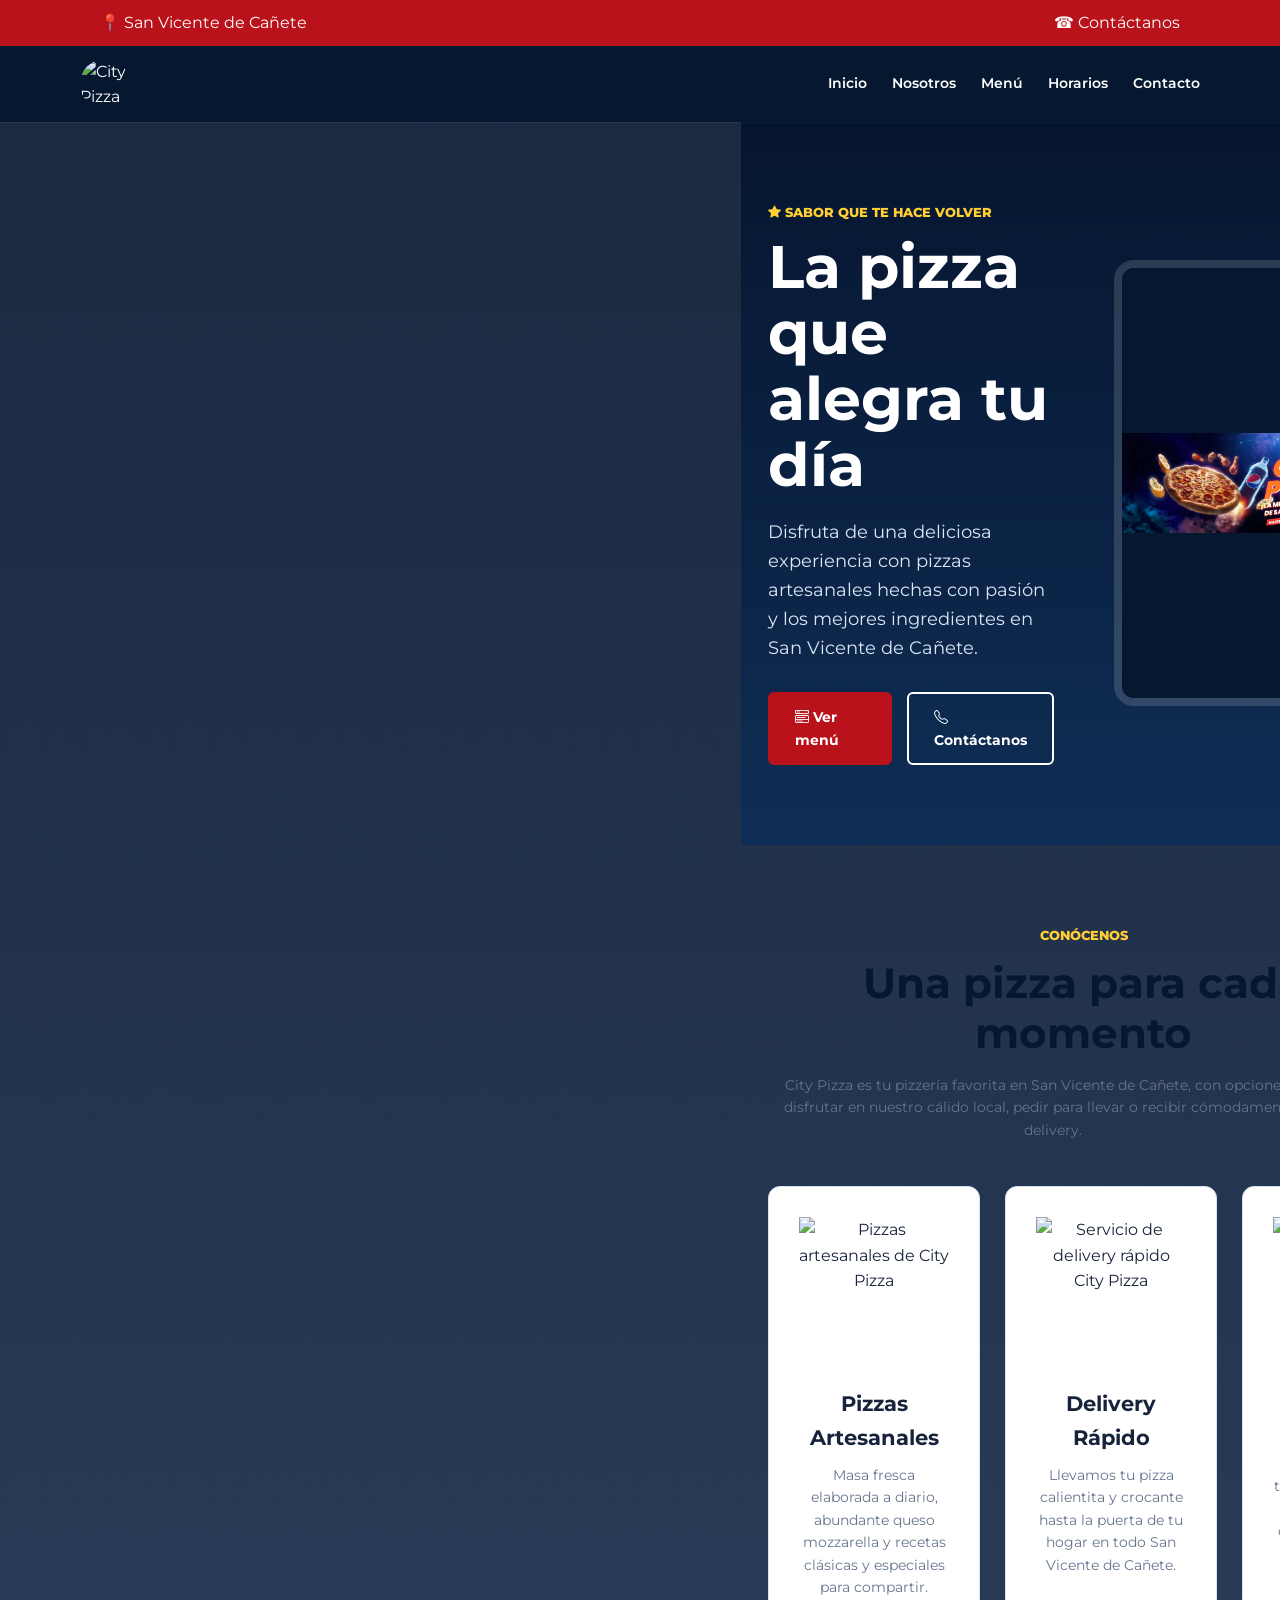
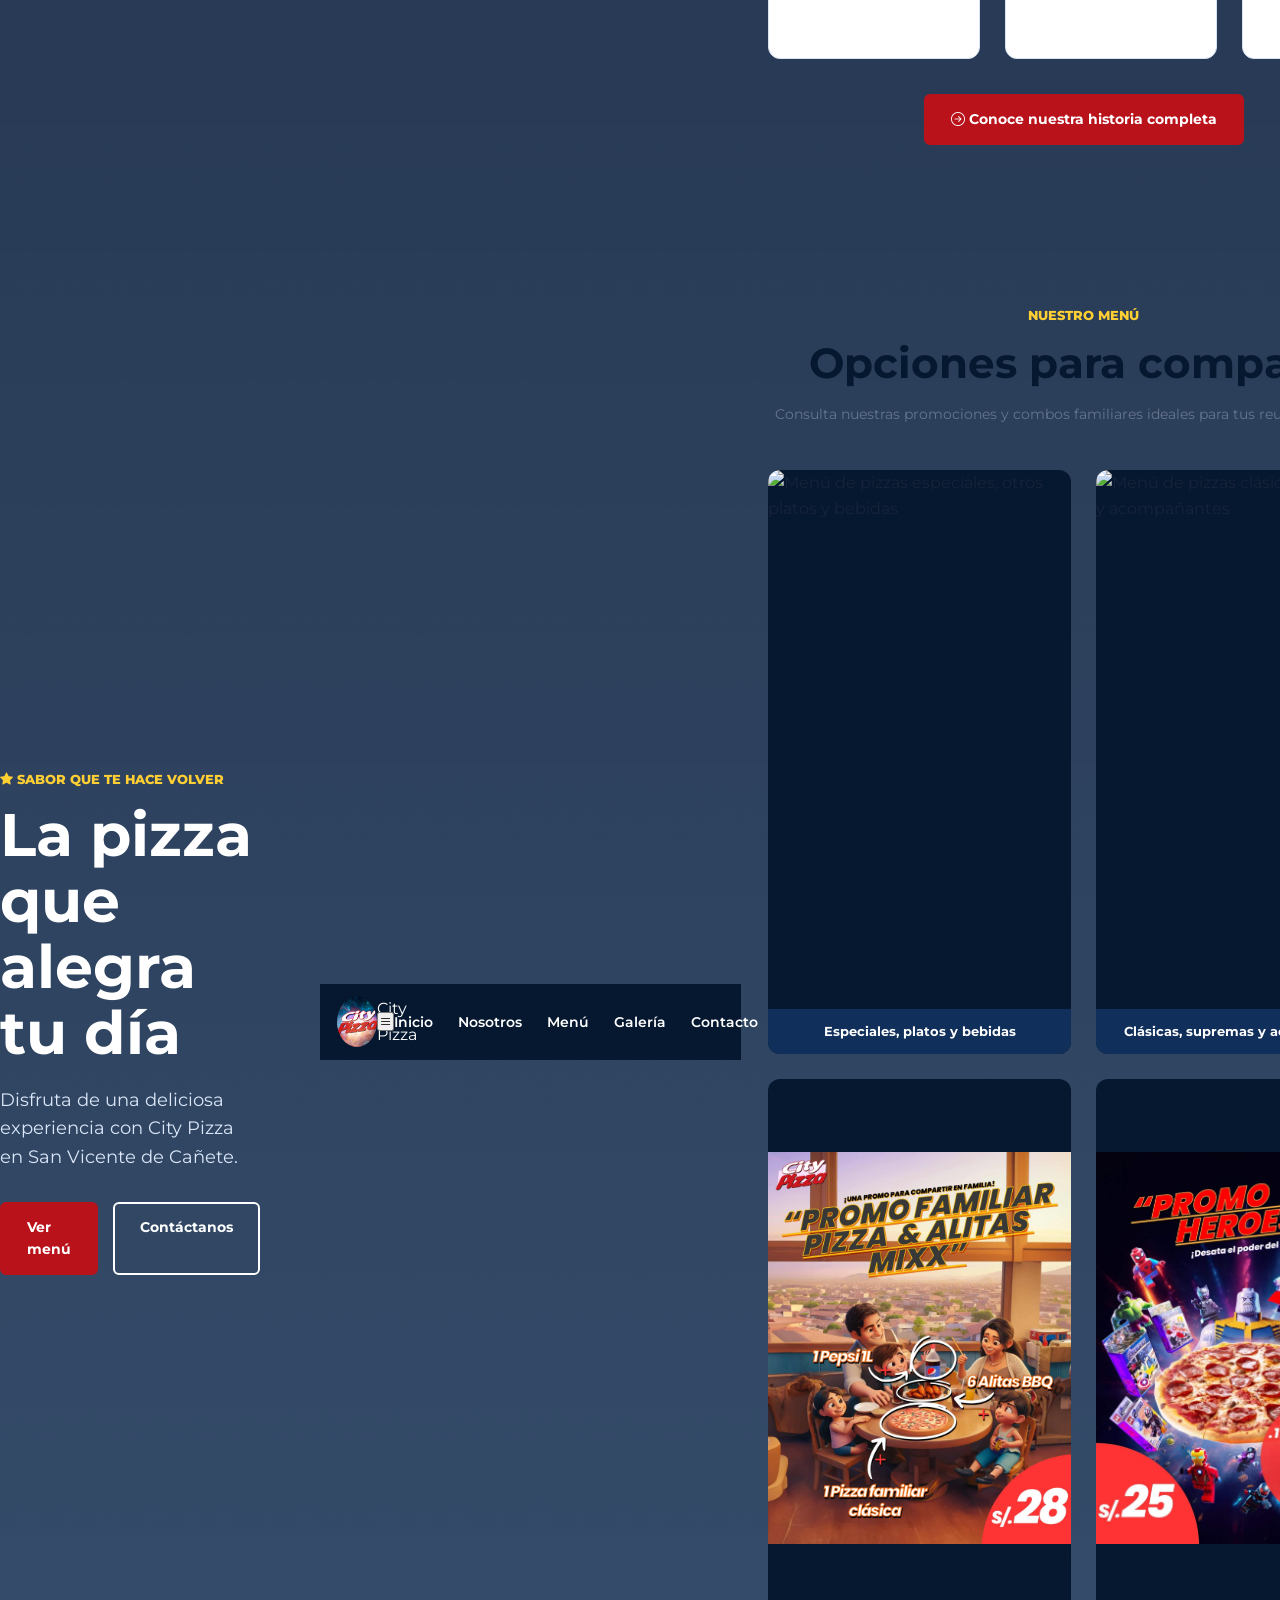
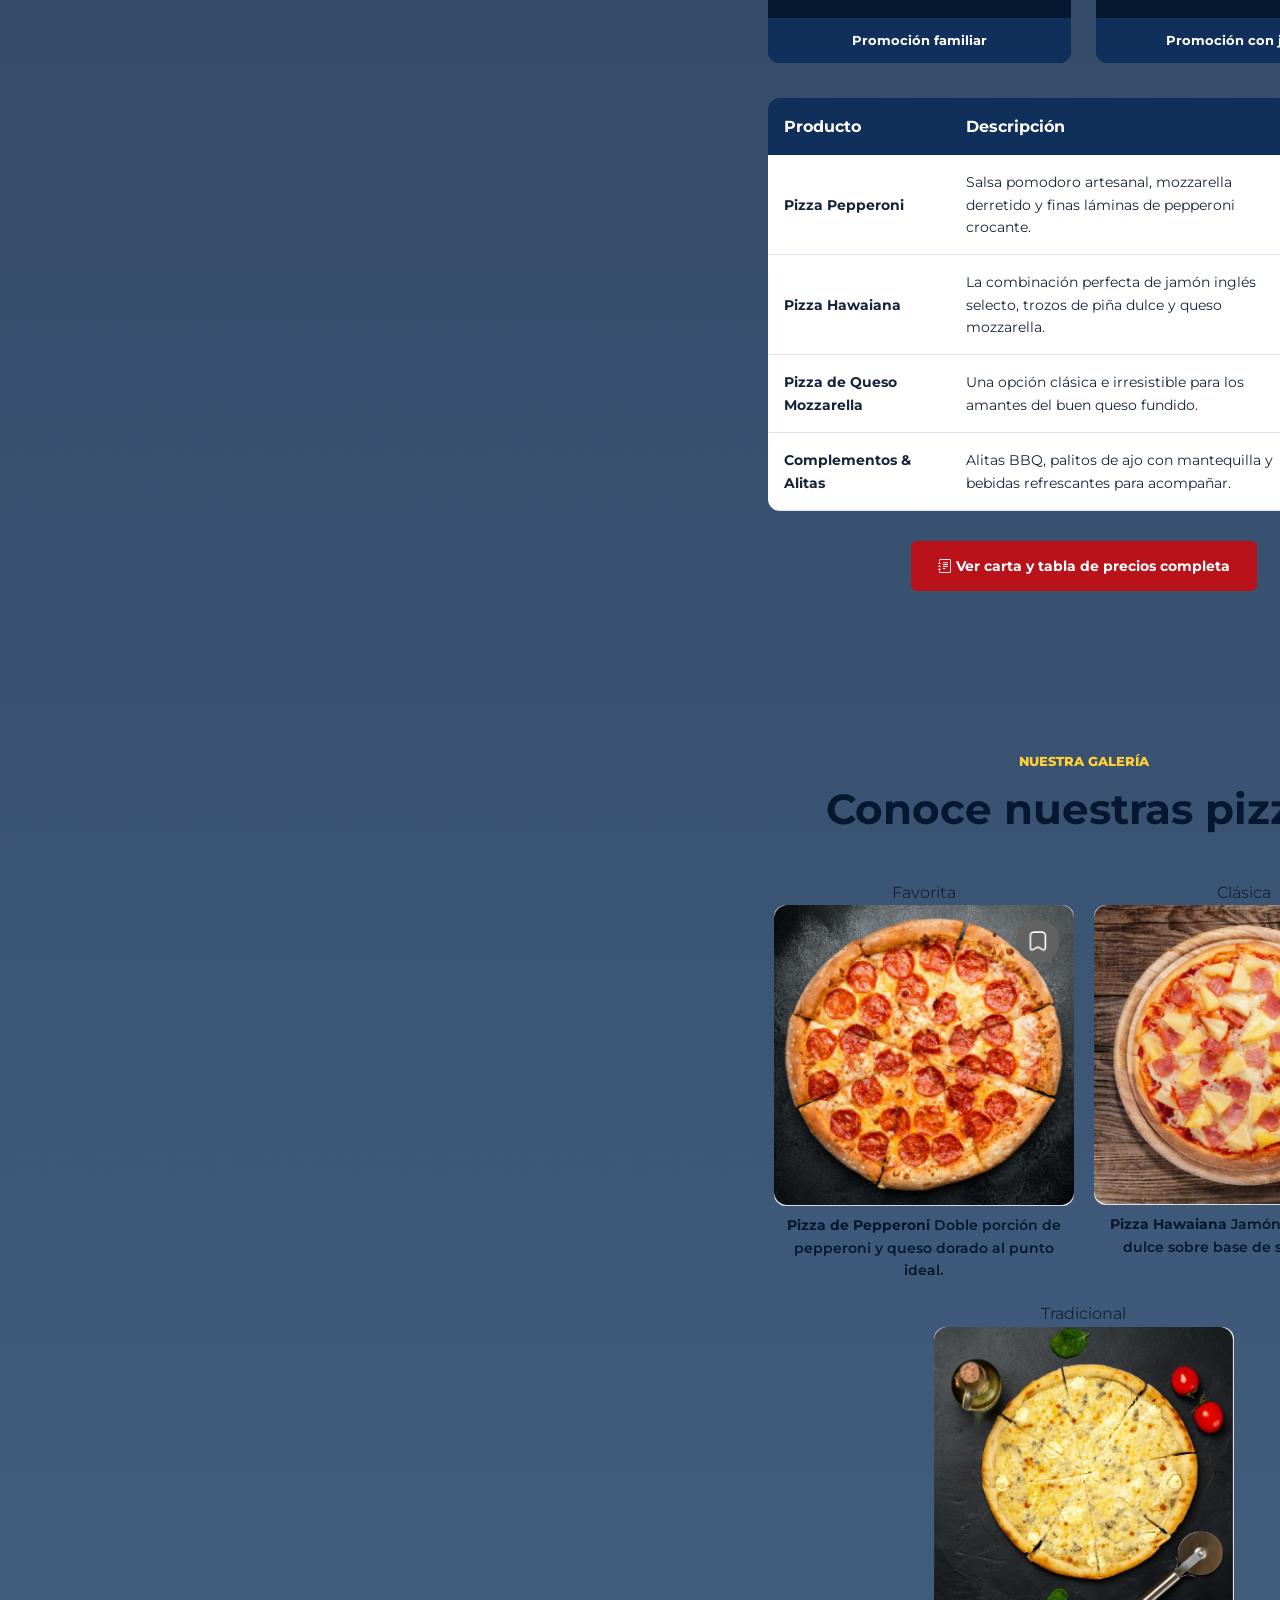
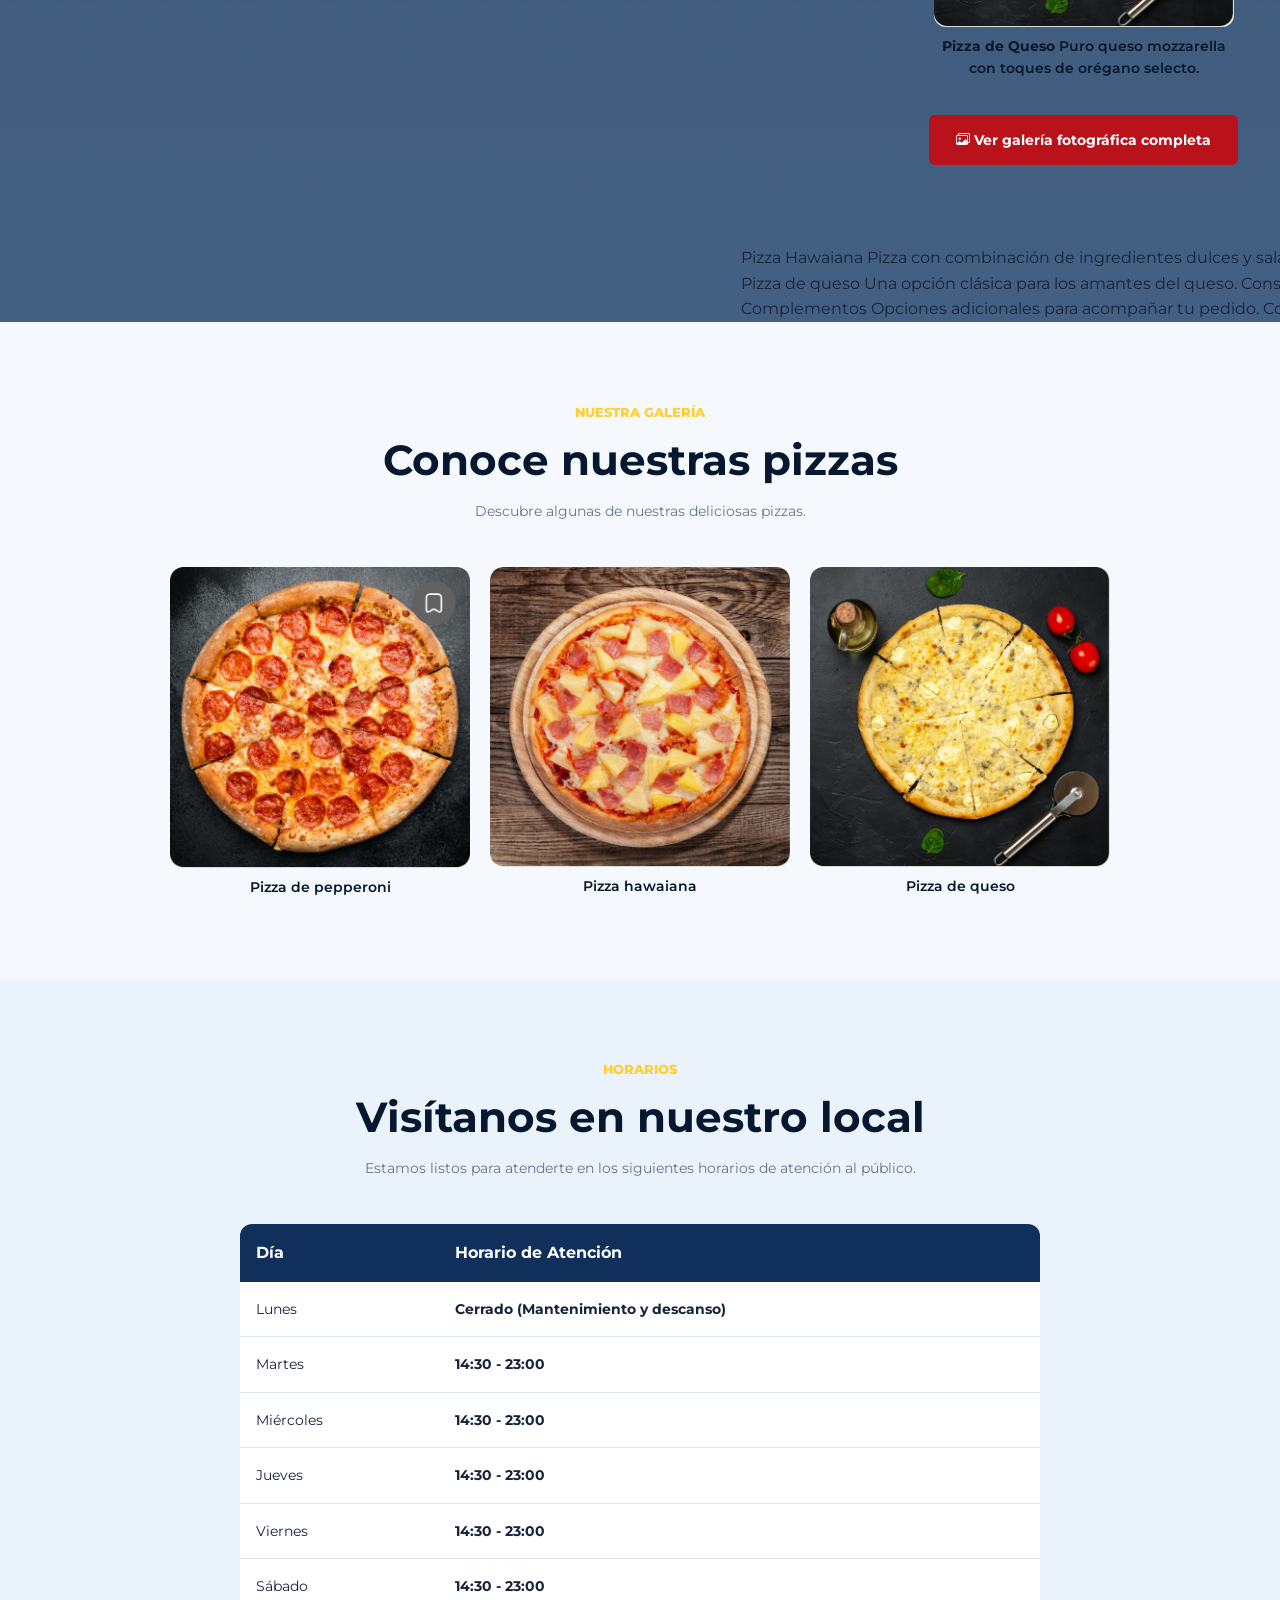
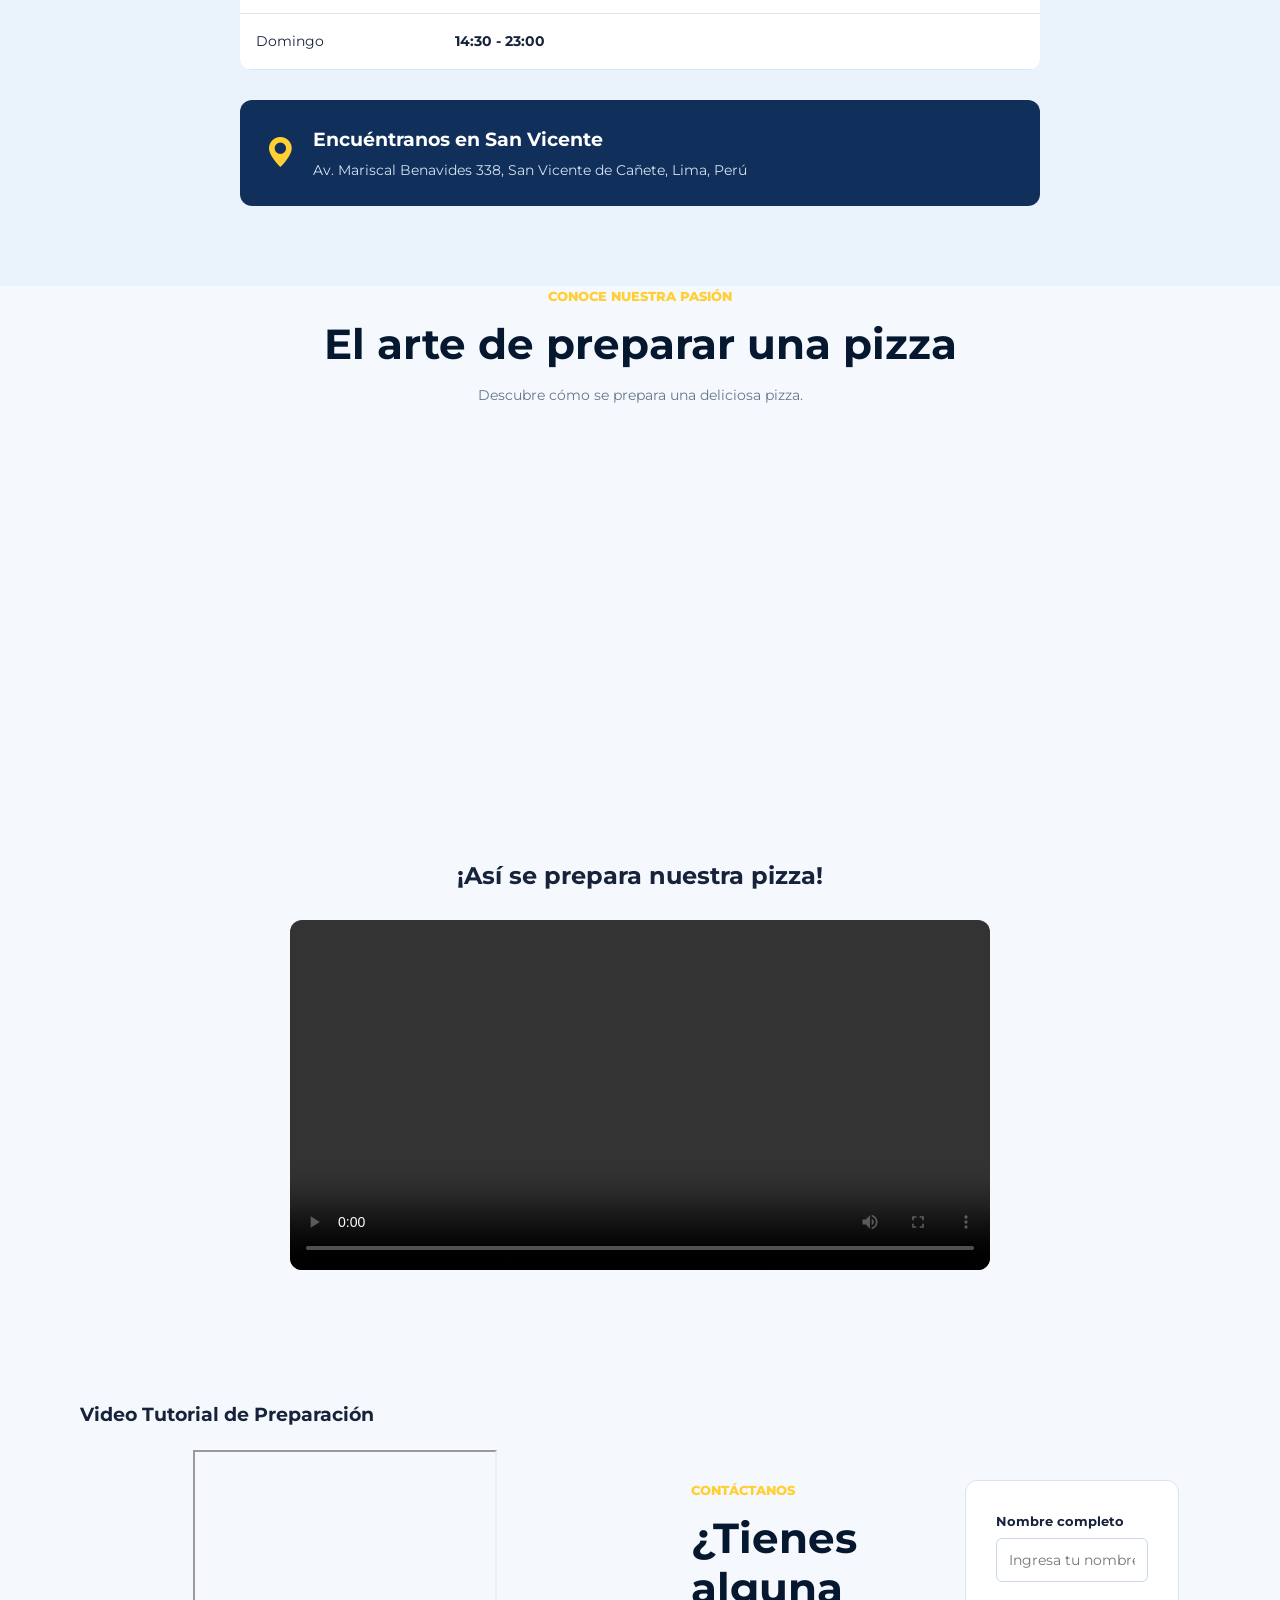
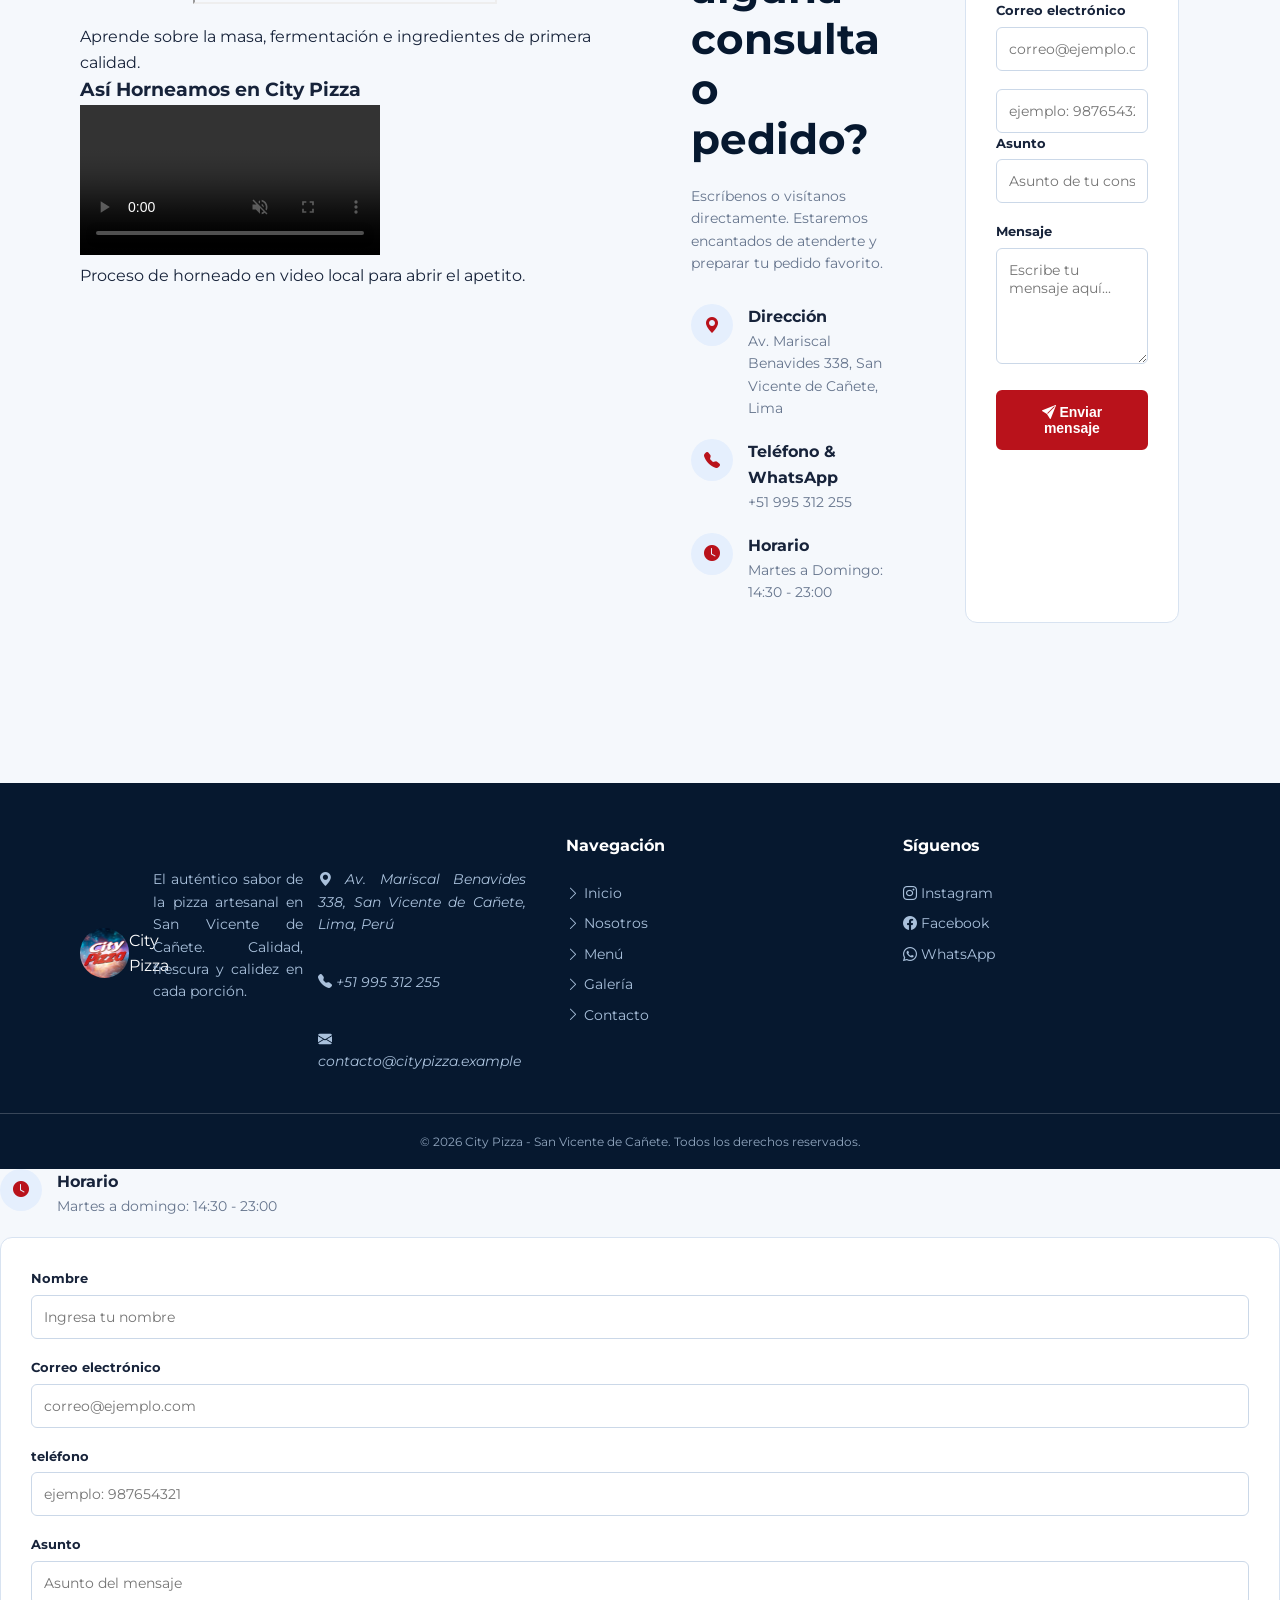
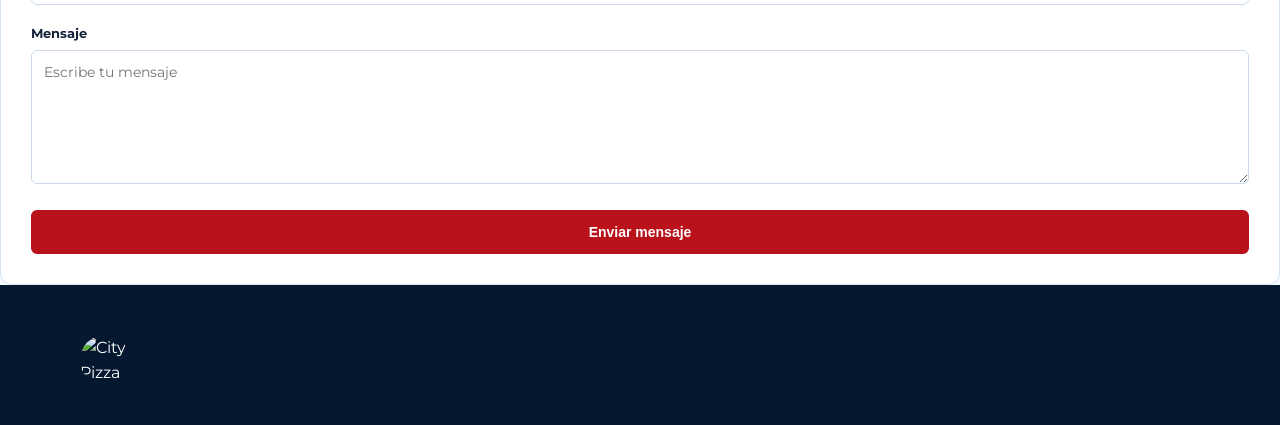
==== commit de0ab7a4: "Merge branch 'master' of https://github.com/LeonardoTorresV/TalleDeProgramaci-nWeb" ====
--- a/index.html
+++ b/index.html
@@ -5,93 +5,124 @@
     <meta charset="UTF-8">
     <meta name="viewport" content="width=device-width, initial-scale=1.0">
     <meta name="description"
-        content="City Pizza San Vicente - Pizzas artesanales, delivery y comida para llevar en San Vicente de Cañete.">
-    <meta name="keywords" content="City Pizza, pizza, San Vicente, Cañete, delivery, pizzería, comida para llevar">
+        content="City Pizza San Vicente - Pizzas, delivery y comida para llevar en San Vicente de Cañete.">
+    <meta name="keywords" content="City Pizza, pizza, San Vicente, Cañete, delivery, pizzería">
     <meta name="author" content="City Pizza San Vicente">
     <title>City Pizza | San Vicente de Cañete</title>
-
-    <!-- BOOTSTRAP ICONS -->
     <link rel="stylesheet" href="https://cdn.jsdelivr.net/npm/bootstrap-icons@1.11.3/font/bootstrap-icons.min.css"
         integrity="sha384-XGjxtQfXaH2tnPFa9x+ruJTuLE3Aa6LhHSWRr1XeTyhezb4abCG4ccI5AkVDxqC+" crossorigin="anonymous">
-
-    <!-- FUENTES DE GOOGLE: Fjalla One para títulos y Figtree para textos -->
-    <link rel="preconnect" href="https://fonts.googleapis.com">
-    <link rel="preconnect" href="https://fonts.gstatic.com" crossorigin>
-    <link href="https://fonts.googleapis.com/css2?family=Figtree:wght@400;500;600;700&family=Fjalla+One&display=swap"
-        rel="stylesheet">
-
-    <!-- ESTILOS PRINCIPALES (PÁGINA INICIO) -->
-    <link rel="stylesheet" href="assets/css/index.css">
-
-    <!-- FAVICON -->
+    <link rel="stylesheet" href="styles.css">
+
+    <!-- <llink rel="icon" type="image/x-icon" href="favicon.ico"> -->
     <link rel="icon" type="image/x-icon" href="favicon.ico?v=2">
 </head>
 
 <body>
 
     <div class="encabezado-fijo">
-                <!-- BARRA SUPERIOR DE CONTACTO -->
-                <div class="top-bar">
-                    <div class="container top-bar-content">
-                        <span>📍 San Vicente de Cañete, Lima - Perú</span>
-                        <div class="top-bar-contact-items">
-                            <a href="tel:+51995312255"><i class="bi bi-telephone-fill"></i> +51 995 312 255</a>
-                            <a href="contacto.html"><i class="bi bi-chat-dots-fill"></i> Contáctanos</a>
-                        </div>
-                    </div>
-                </div>
-
-            <!-- CABECERA Y NAVEGACIÓN -->
-            <header class="header">
-                <div class="container nav-container">
-                    <a href="index.html" class="logo" aria-label="City Pizza Inicio">
-                        <img src="assets/brand/logo.jpg" alt="Logo de City Pizza" class="logo-image">
-                        <span class="logo-text">City <span>Pizza</span></span>
-                    </a>
-
-                            <!-- BOTÓN DEL MENÚ HAMBURGUESA -->
-                            <button class="nav-toggle" type="button" aria-label="Abrir menú" aria-expanded="false"
-                                aria-controls="menu-navegacion">
-                                <i class="bi bi-list"></i>
-                            </button>
-
-                    <!-- NAVEGACIÓN PRINCIPAL (5 PÁGINAS) -->
-                    <nav class="nav" id="menu-navegacion">
-                        <a href="index.html" aria-current="page">Inicio</a>
-                        <a href="nosotros.html">Nosotros</a>
-                        <a href="menu.html">Menú</a>
-                        <a href="galeria.html">Galería</a>
-                        <a href="contacto.html">Contacto</a>
-                    </nav>
-                </div>
-            </header>
-        </div>
-
-        <main>
-            <!-- HERO / INICIO -->
-            <section id="inicio" class="hero">
-                <div class="hero-content container">
-                    <div class="hero-text">
-                        <span class="hero-tag"><i class="bi bi-star-fill"></i> SABOR QUE TE HACE VOLVER</span>
-                        <h1>La pizza que alegra tu día</h1>
-                        <p>
-                            Disfruta de una deliciosa experiencia con pizzas artesanales hechas con pasión
-                            y los mejores ingredientes en San Vicente de Cañete.
-                        </p>
-
-                        <div class="hero-buttons">
-                            <a href="menu.html" class="btn btn-primary"><i class="bi bi-menu-button-wide"></i> Ver
-                                menú</a>
-                            <a href="contacto.html" class="btn btn-secondary"><i class="bi bi-telephone"></i>
-                                Contáctanos</a>
-                        </div>
-                    </div>
-
-                    <div class="hero-image">
-                        <img src="assets/banner.jpg" alt="Pizzas recién horneadas de City Pizza">
-                    </div>
-                </div>
-            </section>
+
+        <!-- BARRA SUPERIOR DE CONTACTO -->
+
+        <div class="top-bar">
+            <div class="container top-bar-content">
+
+                <span>📍 San Vicente de Cañete</span>
+
+                <a href="#contacto">
+                    ☎ Contáctanos
+                </a>
+
+            </div>
+
+        </div>
+
+        <header class="header">
+            <div class="container nav-container">
+                <a href="#inicio" class="logo">
+                    <img src="assets/brand/logo.jpeg" alt="City Pizza" class="logo-image">
+                </a>
+
+                <nav class="nav">
+                    <a href="#inicio">Inicio</a>
+                    <a href="#nosotros">Nosotros</a>
+                    <a href="#menu">Menú</a>
+                    <a href="#horarios">Horarios</a>
+                    <a href="#contacto">Contacto</a>
+                </nav>
+            </div>
+        </header>
+
+    </div>
+
+    <main>
+
+        <section id="inicio" class="hero">
+            <div class="hero-content container">
+                <div class="hero-text">
+                    <span class="hero-tag"><i class="bi bi-star-fill"></i> SABOR QUE TE HACE VOLVER</span>
+                    <h1>La pizza que alegra tu día</h1>
+                    <p>
+                        Disfruta de una deliciosa experiencia con City Pizza
+                        en San Vicente de Cañete.
+                    </p>
+
+                    <div class="hero-buttons">
+                        <a href="#menu" class="btn btn-primary">Ver menú</a>
+                        <a href="#contacto" class="btn btn-secondary">Contáctanos</a>
+                    </div>
+                </div>
+
+                <!-- CABECERA Y NAVEGACIÓN -->
+                <header class="header">
+                    <div class="container nav-container">
+                        <a href="index.html" class="logo" aria-label="City Pizza Inicio">
+                            <img src="assets/brand/logo.jpg" alt="Logo de City Pizza" class="logo-image">
+                            <span class="logo-text">City <span>Pizza</span></span>
+                        </a>
+
+                        <!-- BOTÓN DEL MENÚ HAMBURGUESA -->
+                        <button class="nav-toggle" type="button" aria-label="Abrir menú" aria-expanded="false"
+                            aria-controls="menu-navegacion">
+                            <i class="bi bi-list"></i>
+                        </button>
+
+                        <!-- NAVEGACIÓN PRINCIPAL (5 PÁGINAS) -->
+                        <nav class="nav" id="menu-navegacion">
+                            <a href="index.html" aria-current="page">Inicio</a>
+                            <a href="nosotros.html">Nosotros</a>
+                            <a href="menu.html">Menú</a>
+                            <a href="galeria.html">Galería</a>
+                            <a href="contacto.html">Contacto</a>
+                        </nav>
+                    </div>
+                </header>
+            </div>
+
+            <main>
+                <!-- HERO / INICIO -->
+                <section id="inicio" class="hero">
+                    <div class="hero-content container">
+                        <div class="hero-text">
+                            <span class="hero-tag"><i class="bi bi-star-fill"></i> SABOR QUE TE HACE VOLVER</span>
+                            <h1>La pizza que alegra tu día</h1>
+                            <p>
+                                Disfruta de una deliciosa experiencia con pizzas artesanales hechas con pasión
+                                y los mejores ingredientes en San Vicente de Cañete.
+                            </p>
+
+                            <div class="hero-buttons">
+                                <a href="menu.html" class="btn btn-primary"><i class="bi bi-menu-button-wide"></i> Ver
+                                    menú</a>
+                                <a href="contacto.html" class="btn btn-secondary"><i class="bi bi-telephone"></i>
+                                    Contáctanos</a>
+                            </div>
+                        </div>
+
+                        <div class="hero-image">
+                            <img src="assets/banner.jpg" alt="Pizzas recién horneadas de City Pizza">
+                        </div>
+                    </div>
+                </section>
 
                 <!-- SECCIÓN NOSOTROS (RESUMEN EN HOME) -->
                 <section id="nosotros" class="section section-alt">
@@ -145,137 +176,194 @@
                     </div>
                 </section>
 
-                    <!-- SECCIÓN MENÚ DESTACADO -->
-                    <section id="menu" class="section">
-                        <div class="container">
-                            <div class="section-title">
-                                <span>NUESTRO MENÚ</span>
-                                <h2>Opciones para compartir</h2>
-                                <p>
-                                    Consulta nuestras promociones y combos familiares ideales para tus reuniones.
-                                </p>
-                            </div>
-
-                            <div class="menu-posters">
-                                <figure class="menu-poster">
-                                    <img src="assets/menu/menu1.jpg"
-                                        alt="Menú de pizzas especiales, otros platos y bebidas">
-                                    <figcaption>Especiales, platos y bebidas</figcaption>
-                                </figure>
-                                <figure class="menu-poster">
-                                    <img src="assets/menu/menu2.jpg"
-                                        alt="Menú de pizzas clásicas, supremas y acompañantes">
-                                    <figcaption>Clásicas, supremas y acompañantes</figcaption>
-                                </figure>
-                                <figure class="menu-poster">
-                                    <img src="assets/promos/promo28.jpg" alt="Promoción familiar de pizza y alitas">
-                                    <figcaption>Promoción familiar</figcaption>
-                                </figure>
-                                <figure class="menu-poster">
-                                    <img src="assets/promos/promocomjuguete.jpg"
-                                        alt="Promoción de pizza con juguete y bebida">
-                                    <figcaption>Promoción con juguete</figcaption>
-                                </figure>
-                            </div>
-
-                            <div class="menu-table-container">
-                                <table class="menu-table">
-                                    <thead>
-                                        <tr>
-                                            <th>Producto</th>
-                                            <th>Descripción</th>
-                                            <th>Precio</th>
-                                        </tr>
-                                    </thead>
-                                    <tbody>
-                                        <tr>
-                                            <td><strong>Pizza Pepperoni</strong></td>
-                                            <td>Salsa pomodoro artesanal, mozzarella derretido y finas láminas de
-                                                pepperoni crocante.</td>
-                                            <td>Consultar</td>
-                                        </tr>
-                                        <tr>
-                                            <td><strong>Pizza Hawaiana</strong></td>
-                                            <td>La combinación perfecta de jamón inglés selecto, trozos de piña dulce y
-                                                queso mozzarella.</td>
-                                            <td>Consultar</td>
-                                        </tr>
-                                        <tr>
-                                            <td><strong>Pizza de Queso Mozzarella</strong></td>
-                                            <td>Una opción clásica e irresistible para los amantes del buen queso
-                                                fundido.</td>
-                                            <td>Consultar</td>
-                                        </tr>
-                                        <tr>
-                                            <td><strong>Complementos & Alitas</strong></td>
-                                            <td>Alitas BBQ, palitos de ajo con mantequilla y bebidas refrescantes para
-                                                acompañar.</td>
-                                            <td>Consultar</td>
-                                        </tr>
-                                    </tbody>
-                                </table>
-                            </div>
-
-                            <div style="text-align: center; margin-top: 30px;">
-                                <a href="menu.html" class="btn btn-primary"><i class="bi bi-journal-text"></i> Ver carta
-                                    y tabla de precios completa</a>
-                            </div>
-                        </div>
-                    </section>
-
-                        <!-- GALERÍA DE PIZZAS (CONVERTIDA A CSS GRID) -->
-                        <section id="galeria" class="section section-alt">
-                            <div class="container">
-                                <div class="section-title">
-                                    <span>NUESTRA GALERÍA</span>
-                                    <h2>Conoce nuestras pizzas</h2>
+                <!-- SECCIÓN MENÚ DESTACADO -->
+                <section id="menu" class="section">
+                    <div class="container">
+                        <div class="section-title">
+                            <span>NUESTRO MENÚ</span>
+                            <h2>Opciones para compartir</h2>
+                            <p>
+                                Consulta nuestras promociones y combos familiares ideales para tus reuniones.
+                            </p>
+                        </div>
+
+                        <div class="menu-posters">
+                            <figure class="menu-poster">
+                                <img src="assets/menu/menu1.jpg"
+                                    alt="Menú de pizzas especiales, otros platos y bebidas">
+                                <figcaption>Especiales, platos y bebidas</figcaption>
+                            </figure>
+                            <figure class="menu-poster">
+                                <img src="assets/menu/menu2.jpg" alt="Menú de pizzas clásicas, supremas y acompañantes">
+                                <figcaption>Clásicas, supremas y acompañantes</figcaption>
+                            </figure>
+                            <figure class="menu-poster">
+                                <img src="assets/promos/promo28.jpg" alt="Promoción familiar de pizza y alitas">
+                                <figcaption>Promoción familiar</figcaption>
+                            </figure>
+                            <figure class="menu-poster">
+                                <img src="assets/promos/promocomjuguete.jpg"
+                                    alt="Promoción de pizza con juguete y bebida">
+                                <figcaption>Promoción con juguete</figcaption>
+                            </figure>
+                        </div>
+
+                        <div class="menu-table-container">
+                            <table class="menu-table">
+                                <thead>
+                                    <tr>
+                                        <th>Producto</th>
+                                        <th>Descripción</th>
+                                        <th>Precio</th>
+                                    </tr>
+                                </thead>
+                                <tbody>
+                                    <tr>
+                                        <td><strong>Pizza Pepperoni</strong></td>
+                                        <td>Salsa pomodoro artesanal, mozzarella derretido y finas láminas de
+                                            pepperoni crocante.</td>
+                                        <td>Consultar</td>
+                                    </tr>
+                                    <tr>
+                                        <td><strong>Pizza Hawaiana</strong></td>
+                                        <td>La combinación perfecta de jamón inglés selecto, trozos de piña dulce y
+                                            queso mozzarella.</td>
+                                        <td>Consultar</td>
+                                    </tr>
+                                    <tr>
+                                        <td><strong>Pizza de Queso Mozzarella</strong></td>
+                                        <td>Una opción clásica e irresistible para los amantes del buen queso
+                                            fundido.</td>
+                                        <td>Consultar</td>
+                                    </tr>
+                                    <tr>
+                                        <td><strong>Complementos & Alitas</strong></td>
+                                        <td>Alitas BBQ, palitos de ajo con mantequilla y bebidas refrescantes para
+                                            acompañar.</td>
+                                        <td>Consultar</td>
+                                    </tr>
+                                </tbody>
+                            </table>
+                        </div>
+
+                        <div style="text-align: center; margin-top: 30px;">
+                            <a href="menu.html" class="btn btn-primary"><i class="bi bi-journal-text"></i> Ver carta
+                                y tabla de precios completa</a>
+                        </div>
+                    </div>
+                </section>
+
+                <!-- GALERÍA DE PIZZAS (CONVERTIDA A CSS GRID) -->
+                <section id="galeria" class="section section-alt">
+                    <div class="container">
+                        <div class="section-title">
+                            <span>NUESTRA GALERÍA</span>
+                            <h2>Conoce nuestras pizzas</h2>
+                        </div>
+
+                        <div class="galeria">
+                            <figure class="galeria-item">
+                                <div class="galeria-item-media">
+                                    <span class="galeria-badge-tag">Favorita</span>
+                                    <img src="assets/img/pizza-pepperoni.jpg" alt="Pizza de pepperoni City Pizza">
                                 </div>
-
-                            <div class="galeria">
-                                <figure class="galeria-item">
-                                    <div class="galeria-item-media">
-                                        <span class="galeria-badge-tag">Favorita</span>
-                                        <img src="assets/img/pizza-pepperoni.jpg" alt="Pizza de pepperoni City Pizza">
-                                    </div>
-                                    <figcaption>
-                                        <strong>Pizza de Pepperoni</strong>
-                                        <span>Doble porción de pepperoni y queso dorado al punto ideal.</span>
-                                    </figcaption>
-                                </figure>
-
-                                    <figure class="galeria-item">
-                                        <div class="galeria-item-media">
-                                            <span class="galeria-badge-tag">Clásica</span>
-                                            <img src="assets/img/pizza-hawaiana.jpg" alt="Pizza hawaiana City Pizza">
-                                        </div>
-                                        <figcaption>
-                                            <strong>Pizza Hawaiana</strong>
-                                            <span>Jamón tierno y piña dulce sobre base de salsa casera.</span>
-                                        </figcaption>
-                                    </figure>
-
+                                <figcaption>
+                                    <strong>Pizza de Pepperoni</strong>
+                                    <span>Doble porción de pepperoni y queso dorado al punto ideal.</span>
+                                </figcaption>
+                            </figure>
+
+                            <figure class="galeria-item">
+                                <div class="galeria-item-media">
+                                    <span class="galeria-badge-tag">Clásica</span>
+                                    <img src="assets/img/pizza-hawaiana.jpg" alt="Pizza hawaiana City Pizza">
+                                </div>
+                                <figcaption>
+                                    <strong>Pizza Hawaiana</strong>
+                                    <span>Jamón tierno y piña dulce sobre base de salsa casera.</span>
+                                </figcaption>
+                            </figure>
+
+                            <figure class="galeria-item">
+                                <div class="galeria-item-media">
+                                    <span class="galeria-badge-tag">Tradicional</span>
+                                    <img src="assets/img/pizza-queso.jpg" alt="Pizza de queso City Pizza">
+                                </div>
+                                <figcaption>
+                                    <strong>Pizza de Queso</strong>
+                                    <span>Puro queso mozzarella con toques de orégano selecto.</span>
+                                </figcaption>
+                            </figure>
+                        </div>
+
+                        <div style="text-align: center; margin-top: 35px;">
+                            <a href="galeria.html" class="btn btn-primary"><i class="bi bi-images"></i> Ver
+                                galería fotográfica completa</a>
+                        </div>
+                    </div>
+
+                </section>
+
+                <tr>
+                    <td>Pizza Hawaiana</td>
+                    <td>Pizza con combinación de ingredientes dulces y salados.</td>
+                    <td>Consultar</td>
+                </tr>
+
+                <tr>
+                    <td>Pizza de queso</td>
+                    <td>Una opción clásica para los amantes del queso.</td>
+                    <td>Consultar</td>
+                </tr>
+
+                <tr>
+                    <td>Complementos</td>
+                    <td>Opciones adicionales para acompañar tu pedido.</td>
+                    <td>Consultar</td>
+                </tr>
+                </tbody>
+                </table>
+                </div>
+                </div>
+        </section>
+
+        <!-- GALERÍA DE PIZZAS -->
+
+        <section id="galeria" class="section">
+            <div class="container">
+
+                <div class="section-title">
+                    <span>NUESTRA GALERÍA</span>
+                    <h2>Conoce nuestras pizzas</h2>
+                    <p>Descubre algunas de nuestras deliciosas pizzas.
+                    </p>
+
+                </div>
+
+                <div class="galeria">
                     <figure class="galeria-item">
-                        <div class="galeria-item-media">
-                            <span class="galeria-badge-tag">Tradicional</span>
-                            <img src="assets/img/pizza-queso.jpg" alt="Pizza de queso City Pizza">
-                        </div>
-                        <figcaption>
-                            <strong>Pizza de Queso</strong>
-                            <span>Puro queso mozzarella con toques de orégano selecto.</span>
-                        </figcaption>
+                        <img src="assets/img/pizza-pepperoni.jpg" alt="Pizza de pepperoni">
+                        <figcaption>Pizza de pepperoni</figcaption>
                     </figure>
-                                </div>
-
-                                <div style="text-align: center; margin-top: 35px;">
-                                    <a href="galeria.html" class="btn btn-primary"><i class="bi bi-images"></i> Ver
-                                        galería fotográfica completa</a>
-                                </div>
-    </div>
-
-    </section>
-
-        <!-- HORARIOS Y UBICACIÓN -->
-        <section id="horarios" class="section">
+
+                    <figure class="galeria-item">
+                        <img src="assets/img/pizza-hawaiana.jpg" alt="Pizza hawaiana">
+                        <figcaption>Pizza hawaiana</figcaption>
+                    </figure>
+                    </figure>
+
+                    <figure class="galeria-item">
+                        <img src="assets/img/pizza-queso.jpg" alt="Pizza de queso">
+                        <figcaption>Pizza de queso</figcaption>
+                    </figure>
+
+                </div>
+
+        </section>
+
+
+
+        <section id="horarios" class="section schedule-section">
             <div class="container">
                 <div class="section-title">
                     <span>HORARIOS</span>
@@ -334,37 +422,62 @@
             </div>
         </section>
 
-            <!-- SECCIÓN DE VIDEOS MULTIMEDIA -->
-            <section class="section section-alt">
-                <div class="container">
-                    <div class="section-title">
-                        <span>CONOCE NUESTRA PASIÓN</span>
-                        <h2>El arte de preparar una pizza</h2>
-                        <p>Descubre cómo se prepara una auténtica pizza con dedicación y técnica.</p>
-                    </div>
-
-                        <div class="video-grid">
-                            <div class="video-card">
-                                <h3>Video Tutorial de Preparación</h3>
-                                <div class="video-container">
-                                    <iframe src="https://www.youtube.com/embed/ywrLSeDVH5U?si=RPkD7bS5PvXIw20W"
-                                        title="YouTube video player - Preparación de pizza"
-                                        allow="accelerometer; autoplay; clipboard-write; encrypted-media; gyroscope; picture-in-picture; web-share"
-                                        referrerpolicy="strict-origin-when-cross-origin" allowfullscreen></iframe>
-                                </div>
-                                <p>Aprende sobre la masa, fermentación e ingredientes de primera calidad.</p>
-                            </div>
-
-                            <div class="video-card">
-                                <h3>Así Horneamos en City Pizza</h3>
-                                <!-- VIDEO MP4 CON AUTOPLAY, LOOP, MUTED SEGÚN REQUERIMIENTO APF3 -->
-                                <video controls autoplay loop muted playsinline>
-                                    <source src="assets/videos/pizza-a.mp4" type="video/mp4">
-                                    Tu navegador no admite videos HTML5.
-                                </video>
-                                <p>Proceso de horneado en video local para abrir el apetito.</p>
-                            </div>
-                        </div>
+        <section>
+            <div class="container">
+                <div class="section-title">
+                    <span>CONOCE NUESTRA PASIÓN</span>
+                    <H2>El arte de preparar una pizza</H2>
+                    <p>Descubre cómo se prepara una deliciosa pizza.</p>
+
+                </div>
+                <div class="video-container">
+                    <iframe width="560" height="315" src="https://www.youtube.com/embed/ywrLSeDVH5U?si=RPkD7bS5PvXIw20W"
+                        title="YouTube video player" frameborder="0"
+                        allow="accelerometer; autoplay; clipboard-write; encrypted-media; gyroscope; picture-in-picture; web-share"
+                        referrerpolicy="strict-origin-when-cross-origin" allowfullscreen></iframe>
+
+                </div>
+
+            </div>
+
+
+        </section>
+
+        <!-- VIDEO MP4 LOCAL -->
+        <section id="video-local">
+            <h2>¡Así se prepara nuestra pizza!</h2>
+
+            <video controls width="560">
+                <source src="assets/videos/pizza-A.mp4" type="video/mp4">
+                Tu navegador no admite videos HTML5.
+            </video>
+        </section>
+
+        <section id="contacto" class="section contact-section">
+            <div class="container contact-container">
+
+                <div class="video-grid">
+                    <div class="video-card">
+                        <h3>Video Tutorial de Preparación</h3>
+                        <div class="video-container">
+                            <iframe src="https://www.youtube.com/embed/ywrLSeDVH5U?si=RPkD7bS5PvXIw20W"
+                                title="YouTube video player - Preparación de pizza"
+                                allow="accelerometer; autoplay; clipboard-write; encrypted-media; gyroscope; picture-in-picture; web-share"
+                                referrerpolicy="strict-origin-when-cross-origin" allowfullscreen></iframe>
+                        </div>
+                        <p>Aprende sobre la masa, fermentación e ingredientes de primera calidad.</p>
+                    </div>
+
+                    <div class="video-card">
+                        <h3>Así Horneamos en City Pizza</h3>
+                        <!-- VIDEO MP4 CON AUTOPLAY, LOOP, MUTED SEGÚN REQUERIMIENTO APF3 -->
+                        <video controls autoplay loop muted playsinline>
+                            <source src="assets/videos/pizza-a.mp4" type="video/mp4">
+                            Tu navegador no admite videos HTML5.
+                        </video>
+                        <p>Proceso de horneado en video local para abrir el apetito.</p>
+                    </div>
+                </div>
 
                 <!-- SECCIÓN CONTACTO RÁPIDO EN HOME -->
                 <section id="contacto" class="section">
@@ -402,98 +515,140 @@
                             </div>
                         </div>
 
-                            <form class="contact-form" action="#" method="post">
-                                <div class="form-group">
-                                    <label for="nombre">Nombre completo</label>
-                                    <input type="text" id="nombre" name="nombre" placeholder="Ingresa tu nombre"
-                                        required>
-                                </div>
-
-                                <div class="form-group">
-                                    <label for="correo">Correo electrónico</label>
-                                    <input type="email" id="correo" name="correo" placeholder="correo@ejemplo.com"
-                                        required>
-                                </div>
-
-                                <div class="form-group">
-                                    <input type="tel" id="telefono" name="telefono" placeholder="ejemplo: 987654321"
-                                        pattern="[0-9]{9}" title="Ingresa un número de 9 dígitos" required>
-                                    <label for="asunto">Asunto</label>
-                                    <input type="text" id="asunto" name="asunto" placeholder="Asunto de tu consulta"
-                                        required>
-                                </div>
-
-                                <div class="form-group">
-                                    <label for="mensaje">Mensaje</label>
-                                    <textarea id="mensaje" name="mensaje" rows="5"
-                                        placeholder="Escribe tu mensaje aquí..." required></textarea>
-                                </div>
-
-                                <button type="submit" class="btn btn-primary form-button"><i
-                                        class="bi bi-send-fill"></i> Enviar mensaje</button>
-                            </form>
+                        <form class="contact-form" action="#" method="post">
+                            <div class="form-group">
+                                <label for="nombre">Nombre completo</label>
+                                <input type="text" id="nombre" name="nombre" placeholder="Ingresa tu nombre" required>
+                            </div>
+
+                            <div class="form-group">
+                                <label for="correo">Correo electrónico</label>
+                                <input type="email" id="correo" name="correo" placeholder="correo@ejemplo.com" required>
+                            </div>
+
+                            <div class="form-group">
+                                <input type="tel" id="telefono" name="telefono" placeholder="ejemplo: 987654321"
+                                    pattern="[0-9]{9}" title="Ingresa un número de 9 dígitos" required>
+                                <label for="asunto">Asunto</label>
+                                <input type="text" id="asunto" name="asunto" placeholder="Asunto de tu consulta"
+                                    required>
+                            </div>
+
+                            <div class="form-group">
+                                <label for="mensaje">Mensaje</label>
+                                <textarea id="mensaje" name="mensaje" rows="5" placeholder="Escribe tu mensaje aquí..."
+                                    required></textarea>
+                            </div>
+
+                            <button type="submit" class="btn btn-primary form-button"><i class="bi bi-send-fill"></i>
+                                Enviar mensaje</button>
+                        </form>
                     </div>
                 </section>
-                </main>
-
-                <!-- FOOTER CON INFORMACIÓN DE CONTACTO COMPLETA -->
-                <footer class="footer">
-                    <div class="container footer-container">
-                        <div class="footer-brand">
-                                <a href="index.html" class="logo" aria-label="City Pizza Inicio">
-                                    <img src="assets/brand/logo.jpg" alt="Logo de City Pizza" class="logo-image">
-                                    <span class="logo-text">City <span>Pizza</span></span>
-                                </a>
-
-                                <p class="footer-description">
-                                    El auténtico sabor de la pizza artesanal en San Vicente de Cañete. Calidad, frescura
-                                    y calidez en cada porción.
-                                </p>
-
-                                <!-- INFORMACIÓN DE CONTACTO COMPLETA (DIRECCIÓN, TELÉFONO Y CORREO) -->
-                                <address class="footer-contacto">
-                                    <p><i class="bi bi-geo-alt-fill"></i> Av. Mariscal Benavides 338, San Vicente de
-                                        Cañete, Lima, Perú</p>
-                                    <p><i class="bi bi-telephone-fill"></i> <a href="tel:+51995312255">+51 995 312
-                                            255</a></p>
-                                    <p><i class="bi bi-envelope-fill"></i> <a
-                                            href="mailto:contacto@citypizza.example">contacto@citypizza.example</a></p>
-                                </address>
-                        </div>
-
-                        <div class="footer-links">
-                            <h3>Navegación</h3>
-                            <a href="index.html"><i class="bi bi-chevron-right"></i> Inicio</a>
-                            <a href="nosotros.html"><i class="bi bi-chevron-right"></i> Nosotros</a>
-                            <a href="menu.html"><i class="bi bi-chevron-right"></i> Menú</a>
-                            <a href="galeria.html"><i class="bi bi-chevron-right"></i> Galería</a>
-                            <a href="contacto.html"><i class="bi bi-chevron-right"></i> Contacto</a>
-                        </div>
-
-                        <div class="footer-social">
-                            <h3>Síguenos</h3>
-                            <a href="https://www.instagram.com/citypizza_sanvicente/" target="_blank"
-                                rel="noopener noreferrer"><i class="bi bi-instagram"></i> Instagram</a>
-                            <a href="https://www.facebook.com/YaVieneLaPizza/?locale=es_LA" target="_blank"
-                                rel="noopener noreferrer"><i class="bi bi-facebook"></i> Facebook</a>
-                            <a href="https://wa.me/51995312255" target="_blank" rel="noopener noreferrer"><i
-                                    class="bi bi-whatsapp"></i> WhatsApp</a>
-                        </div>
-                    </div>
-
-                    <div class="footer-bottom">
-                        <p>© 2026 City Pizza - San Vicente de Cañete. Todos los derechos reservados.</p>
-                    </div>
-                </footer>
-
-                <!-- BOTÓN VOLVER ARRIBA -->
-                    <a href="#inicio" class="scroll-up" title="Volver arriba" aria-label="Volver arriba">
-                        <i class="bi bi-arrow-up"></i>
+    </main>
+
+    <!-- FOOTER CON INFORMACIÓN DE CONTACTO COMPLETA -->
+    <footer class="footer">
+        <div class="container footer-container">
+            <div class="footer-brand">
+                <a href="index.html" class="logo" aria-label="City Pizza Inicio">
+                    <img src="assets/brand/logo.jpg" alt="Logo de City Pizza" class="logo-image">
+                    <span class="logo-text">City <span>Pizza</span></span>
                 </a>
 
-                <!-- SCRIPT PRINCIPAL -->
-                <script src="assets/js/main.js"></script>
-
+                <p class="footer-description">
+                    El auténtico sabor de la pizza artesanal en San Vicente de Cañete. Calidad, frescura
+                    y calidez en cada porción.
+                </p>
+
+                <!-- INFORMACIÓN DE CONTACTO COMPLETA (DIRECCIÓN, TELÉFONO Y CORREO) -->
+                <address class="footer-contacto">
+                    <p><i class="bi bi-geo-alt-fill"></i> Av. Mariscal Benavides 338, San Vicente de
+                        Cañete, Lima, Perú</p>
+                    <p><i class="bi bi-telephone-fill"></i> <a href="tel:+51995312255">+51 995 312
+                            255</a></p>
+                    <p><i class="bi bi-envelope-fill"></i> <a
+                            href="mailto:contacto@citypizza.example">contacto@citypizza.example</a></p>
+                </address>
+            </div>
+
+            <div class="footer-links">
+                <h3>Navegación</h3>
+                <a href="index.html"><i class="bi bi-chevron-right"></i> Inicio</a>
+                <a href="nosotros.html"><i class="bi bi-chevron-right"></i> Nosotros</a>
+                <a href="menu.html"><i class="bi bi-chevron-right"></i> Menú</a>
+                <a href="galeria.html"><i class="bi bi-chevron-right"></i> Galería</a>
+                <a href="contacto.html"><i class="bi bi-chevron-right"></i> Contacto</a>
+            </div>
+
+            <div class="footer-social">
+                <h3>Síguenos</h3>
+                <a href="https://www.instagram.com/citypizza_sanvicente/" target="_blank" rel="noopener noreferrer"><i
+                        class="bi bi-instagram"></i> Instagram</a>
+                <a href="https://www.facebook.com/YaVieneLaPizza/?locale=es_LA" target="_blank"
+                    rel="noopener noreferrer"><i class="bi bi-facebook"></i> Facebook</a>
+                <a href="https://wa.me/51995312255" target="_blank" rel="noopener noreferrer"><i
+                        class="bi bi-whatsapp"></i> WhatsApp</a>
+            </div>
+        </div>
+
+        <div class="footer-bottom">
+            <p>© 2026 City Pizza - San Vicente de Cañete. Todos los derechos reservados.</p>
+        </div>
+    </footer>
+    <div class="contact-item">
+        <div><i class="bi bi-clock-fill"></i></div>
+        <div>
+            <strong>Horario</strong>
+            <p>Martes a domingo: 14:30 - 23:00</p>
+        </div>
+    </div>
+    </div>
+
+    <form class="contact-form">
+        <div class="form-group">
+            <label for="nombre">Nombre</label>
+            <input type="text" id="nombre" name="nombre" placeholder="Ingresa tu nombre" required>
+        </div>
+
+        <div class="form-group">
+            <label for="correo">Correo electrónico</label>
+            <input type="email" id="correo" name="correo" placeholder="correo@ejemplo.com" required>
+        </div>
+
+        <div class="form-group">
+            <label for="telefono">teléfono</label>
+
+            <input type="tel" id="telefono" name="telefono" placeholder="ejemplo: 987654321" pattern="[0-9]{9}"
+                title="Ingresa un número de 9 dígitos" required>
+
+        </div>
+
+
+        <div class="form-group">
+            <label for="asunto">Asunto</label>
+            <input type="text" id="asunto" name="asunto" placeholder="Asunto del mensaje" required>
+        </div>
+
+        <div class="form-group">
+            <label for="mensaje">Mensaje</label>
+            <textarea id="mensaje" name="mensaje" rows="6" placeholder="Escribe tu mensaje" required></textarea>
+        </div>
+
+        <button type="submit" class="btn btn-primary form-button">Enviar mensaje</button>
+    </form>
+
+    </div>
+    </section>
+
+    </main>
+
+    <footer class="footer">
+        <div class="container footer-container">
+            <div class="footer-brand">
+                <a href="#inicio" class="logo">
+                    <img src="assets/brand/logo.jpeg" alt="City Pizza" class="logo-image">
+                </a>
 </body>
 
 </html>
--- a/styles.css
+++ b/styles.css
@@ -0,0 +1,597 @@
+@import url('https://fonts.googleapis.com/css2?family=Montserrat:wght@400;600;700;800&family=Pacifico&display=swap');
+
+:root {
+
+    --color-primary: #06182f;
+    --color-secondary: #102f5a;
+    --color-acento: #ffcf33;
+    --color-rojo: #b9121b;
+    --color-fondo: #f5f8fc;
+    --color-blanco: #ffffff;
+}
+
+
+
+
+* {
+    margin: 0;
+    padding: 0;
+    box-sizing: border-box;
+    cursor: url("assets/cursor/pizza-cursor.png") 0 18, auto !important;
+}
+
+html {
+    scroll-behavior: smooth;
+}
+
+body {
+    font-family: 'Montserrat', sans-serif;
+    line-height: 1.6;
+    color: #17233a;
+    background-color: #f5f8fc;
+}
+
+img {
+    display: block;
+    max-width: 100%;
+}
+
+a {
+    color: inherit;
+    text-decoration: none;
+}
+
+.container {
+    width: 92%;
+    max-width: 1120px;
+    margin: auto;
+}
+
+.header,
+.footer {
+    color: var(--color-blanco);
+    background-color: var(--color-primary);
+}
+
+.footer-description {
+    max-width: 150px;
+    margin-top: 10px;
+    color: #a9c0db;
+    font-size: 14px;
+}
+
+.nav-container {
+    min-height: 76px;
+    display: flex;
+    align-items: center;
+    justify-content: space-between;
+}
+
+.logo {
+    display: flex;
+    align-items: center;
+}
+
+.logo-image {
+    width: 50px;
+    height: 50px;
+    object-fit: cover;
+    border-radius: 50%;
+}
+
+.nav {
+    display: flex;
+    gap: 25px;
+}
+
+.nav a {
+    font-size: 14px;
+    font-weight: 600;
+}
+
+.nav a:hover,
+.footer a:hover {
+    color: #ffcf33;
+}
+
+.hero {
+    min-height: 650px;
+    display: flex;
+    align-items: center;
+    background-image: linear-gradient(rgba(4, 19, 45, .9), rgba(8, 45, 89, .75)), url('https://images.unsplash.com/photo-1579751626657-72bc17010498?auto=format&fit=crop&w=1800&q=85');
+    background-position: center;
+    background-size: cover;
+}
+
+.hero-content {
+    display: grid;
+    grid-template-columns: 1fr 1fr;
+    gap: 60px;
+    align-items: center;
+    padding: 80px 0;
+}
+
+.hero-text {
+    color: white;
+}
+
+.hero-tag,
+.section-title span,
+.contact-info>span {
+    display: block;
+    margin-bottom: 12px;
+    color: #ffcf33;
+    font-size: 13px;
+    font-weight: 800;
+}
+
+.hero h1 {
+    margin-bottom: 20px;
+    font-size: 60px;
+    line-height: 1.1;
+}
+
+.hero p {
+    max-width: 570px;
+    margin-bottom: 30px;
+    color: #dbe7f8;
+    font-size: 18px;
+}
+
+.hero-buttons {
+    display: flex;
+    gap: 15px;
+}
+
+.btn {
+    display: inline-block;
+    padding: 12px 25px;
+    border: 2px solid white;
+    border-radius: 6px;
+    font-size: 14px;
+    font-weight: 700;
+}
+
+.btn-primary {
+    border-color: #b9121b;
+    color: white;
+    background-color: #b9121b;
+}
+
+.btn-primary:hover {
+    background-color: #b9121b;
+}
+
+.btn-secondary {
+    color: white;
+}
+
+.btn-secondary:hover {
+    color: #06182f;
+    background-color: white;
+}
+
+.hero-image {
+    overflow: hidden;
+    border: 8px solid rgba(255, 255, 255, .15);
+    border-radius: 20px;
+}
+
+.hero-image img {
+    width: 100%;
+    height: 430px;
+    object-fit: contain;
+    background-color: #06182f;
+}
+
+.section {
+    padding: 80px 0;
+}
+
+.section-title {
+    max-width: 720px;
+    margin: 0 auto 45px;
+    text-align: center;
+}
+
+.section-title h2,
+.contact-info h2 {
+    margin-bottom: 15px;
+    color: #06182f;
+    font-size: 42px;
+    line-height: 1.2;
+}
+
+.section-title p,
+.contact-info>p,
+.feature-card p,
+.contact-item p {
+    color: #66758d;
+    font-size: 14px;
+}
+
+.features {
+    display: grid;
+    grid-template-columns: repeat(3, 1fr);
+    gap: 25px;
+}
+
+.feature-card,
+.contact-form {
+    padding: 30px;
+    border: 1px solid #d8e3f1;
+    border-radius: 12px;
+    background-color: white;
+}
+
+.feature-card {
+    text-align: center;
+}
+
+.feature-image {
+    width: 150px;
+    height: 150px;
+    margin: 0 auto 20px;
+    object-fit: contain;
+}
+
+.feature-card h3 {
+    margin-bottom: 10px;
+    font-size: 21px;
+}
+
+.menu-section,
+.schedule-section {
+    background-color: #eaf2fc;
+}
+
+.menu-posters {
+    display: grid;
+    grid-template-columns: repeat(2, 1fr);
+    gap: 25px;
+    margin-bottom: 35px;
+}
+
+.menu-poster {
+    overflow: hidden;
+    border-radius: 12px;
+    background-color: #06182f;
+}
+
+.menu-poster img {
+    width: 100%;
+    aspect-ratio: 9 / 16;
+    object-fit: contain;
+}
+
+.menu-poster figcaption {
+    padding: 12px;
+    color: white;
+    background-color: #102f5a;
+    font-size: 13px;
+    font-weight: 700;
+    text-align: center;
+}
+
+.menu-table-container,
+.schedule-wrapper {
+    overflow-x: auto;
+    border-radius: 12px;
+    background-color: white;
+}
+
+.menu-table,
+.schedule-table {
+    width: 100%;
+    min-width: 650px;
+    border-collapse: collapse;
+}
+
+.menu-table th,
+.schedule-table th {
+    padding: 16px;
+    color: white;
+    background-color: #102f5a;
+    text-align: left;
+}
+
+.menu-table td,
+.schedule-table td {
+    padding: 16px;
+    border-bottom: 1px solid #dce6f1;
+    font-size: 14px;
+}
+
+.menu-table td:last-child {
+    color: #ed292d;
+    font-weight: 700;
+}
+
+.schedule-wrapper {
+    max-width: 800px;
+    margin: 0 auto 30px;
+}
+
+.schedule-table td:last-child {
+    font-weight: 700;
+}
+
+.location-card {
+    max-width: 800px;
+    display: flex;
+    align-items: center;
+    gap: 18px;
+    margin: auto;
+    padding: 25px;
+    border-radius: 12px;
+    color: white;
+    background-color: #102f5a;
+}
+
+.location-icon {
+    color: #ffcf33;
+    font-size: 30px;
+}
+
+.location-card h3 {
+    margin-bottom: 4px;
+}
+
+.location-card p {
+    color: #d4e1f1;
+    font-size: 14px;
+}
+
+.contact-container {
+    display: grid;
+    grid-template-columns: 1fr 1fr;
+    gap: 60px;
+}
+
+.contact-info h2 {
+    margin-bottom: 20px;
+}
+
+.contact-info>p {
+    margin-bottom: 30px;
+}
+
+.contact-item {
+    display: flex;
+    gap: 15px;
+    margin-bottom: 20px;
+}
+
+.contact-item>div:first-child {
+    width: 42px;
+    height: 42px;
+    display: grid;
+    flex-shrink: 0;
+    place-items: center;
+    border-radius: 50%;
+    color: #b9121b;
+    background-color: #e5effd;
+}
+
+.contact-item strong {
+    display: block;
+}
+
+.form-group {
+    margin-bottom: 18px;
+}
+
+.form-group label {
+    display: block;
+    margin-bottom: 6px;
+    font-size: 13px;
+    font-weight: 700;
+}
+
+.form-group input,
+.form-group textarea {
+    width: 100%;
+    padding: 12px;
+    border: 1px solid #cbd8e8;
+    border-radius: 6px;
+    font-family: inherit;
+    font-size: 14px;
+}
+
+.form-group textarea {
+    resize: vertical;
+}
+
+.form-button {
+    width: 100%;
+    cursor: pointer;
+}
+
+.footer {
+    padding-top: 50px;
+}
+
+.footer-container {
+    display: grid;
+    grid-template-columns: 1.5fr 1fr 1fr;
+    gap: 40px;
+    padding-bottom: 40px;
+}
+
+.footer-brand p,
+.footer-links a,
+.footer-social a {
+    color: #a9c0db;
+    font-size: 14px;
+}
+
+.footer-brand p {
+    margin-top: 35px;
+    margin-left: 15px;
+    text-align: justify;
+}
+
+.footer-brand {
+    display: flex;
+    flex-direction: row;
+}
+
+.footer h3 {
+    margin-bottom: 15px;
+    font-size: 16px;
+}
+
+.footer-links,
+.footer-social {
+    display: flex;
+    flex-direction: column;
+    gap: 8px;
+}
+
+.footer-bottom {
+    padding: 18px;
+    border-top: 1px solid #ffffff33;
+    color: #91a6bf;
+    text-align: center;
+    font-size: 12px;
+}
+
+@media (max-width: 900px) {
+
+    .hero-content,
+    .contact-container {
+        grid-template-columns: 1fr;
+    }
+
+    .hero-image {
+        max-width: 650px;
+        margin: auto;
+    }
+
+    .features {
+        grid-template-columns: 1fr;
+    }
+
+    .footer-container {
+        grid-template-columns: 1fr 1fr;
+    }
+}
+
+@media (max-width: 650px) {
+    .nav-container {
+        flex-direction: column;
+        gap: 15px;
+        padding: 18px 0;
+    }
+
+    .nav {
+        flex-wrap: wrap;
+        justify-content: center;
+        gap: 12px;
+    }
+
+    .hero-content {
+        padding: 50px 0;
+    }
+
+    .hero h1 {
+        font-size: 42px;
+    }
+
+    .hero-image img {
+        height: 300px;
+    }
+
+    .menu-posters {
+        grid-template-columns: 1fr;
+    }
+
+    .section {
+        padding: 60px 0;
+    }
+
+    .footer-container {
+        grid-template-columns: 1fr;
+    }
+}
+
+.galeria {
+    display: flex;
+    flex-wrap: wrap;
+    justify-content: center;
+    gap: 20px;
+
+}
+
+.galeria-item {
+    width: 300px;
+    max-width: 200%;
+    text-align: center;
+}
+
+.galeria-item img {
+    width: 100%;
+    height: 220;
+    object-fit: cover;
+    border-radius: 12px;
+}
+
+.galeria-item figcaption {
+    margin-top: 8px;
+    font-size: 14px;
+    font-weight: 600;
+    color: var(--color-primary);
+}
+
+.top-bar {
+    background-color: var(--color-rojo);
+    color: white;
+    padding: 10px 0;
+
+
+}
+
+.top-bar-content {
+    display: flex;
+    justify-content: space-between;
+    align-items: center;
+    gap: 15px;
+    flex-wrap: wrap;
+    padding: 0 20px;
+}
+
+.encabezado-fijo {
+    position: sticky;
+    top: 0;
+    z-index: 100;
+}
+
+/* CENTRAR EL VIDEO DE YOUTUBE */
+
+.video-container {
+
+    display: flex;
+    justify-content: center;
+    padding: 20px 0;
+
+}
+
+/* SECCIÓN DEL VIDEO MP4 LOCAL */
+
+#video-local {
+    text-align: center;
+    padding: 50px 20px;
+}
+
+#video-local h2 {
+    margin-bottom: 25px;
+}
+
+#video-local video {
+    display: block;
+    width: 100%;
+    max-width: 700px;
+    height: auto;
+    margin: 0 auto;
+    border-radius: 12px;
+}
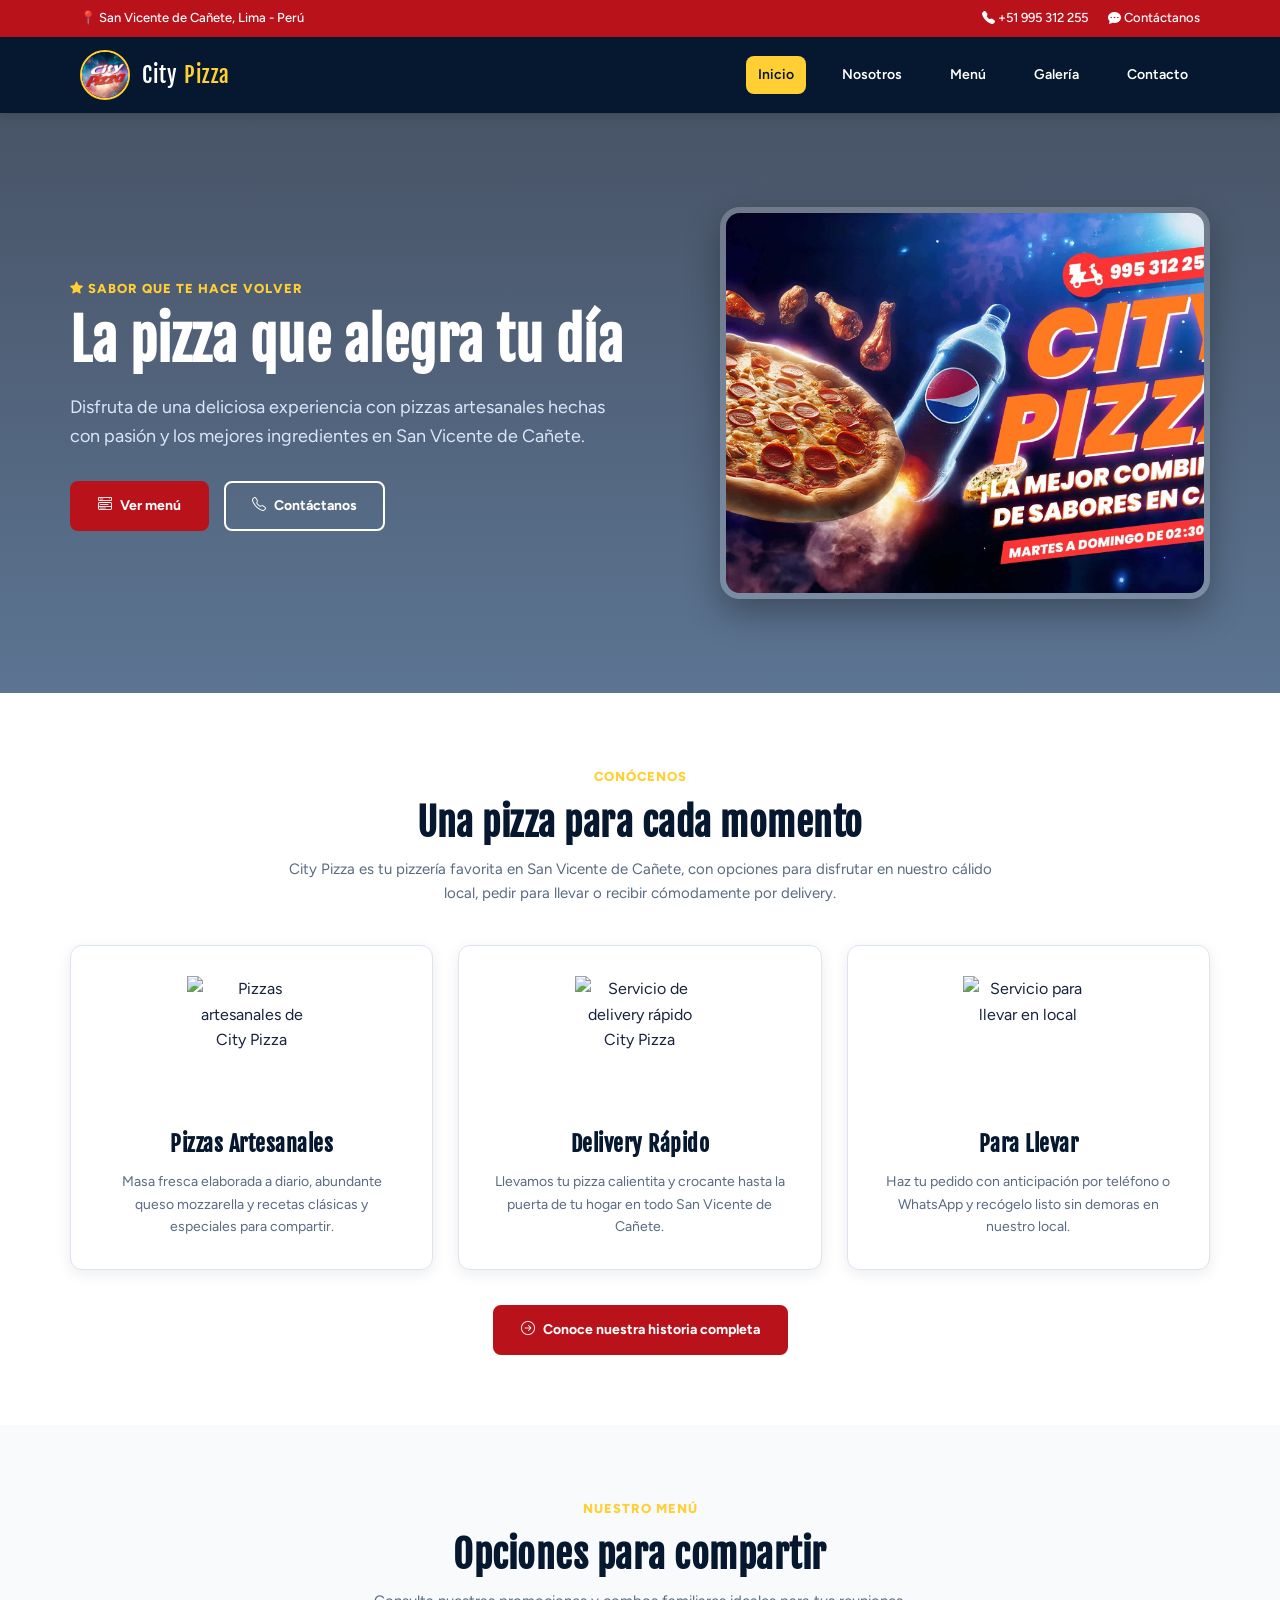
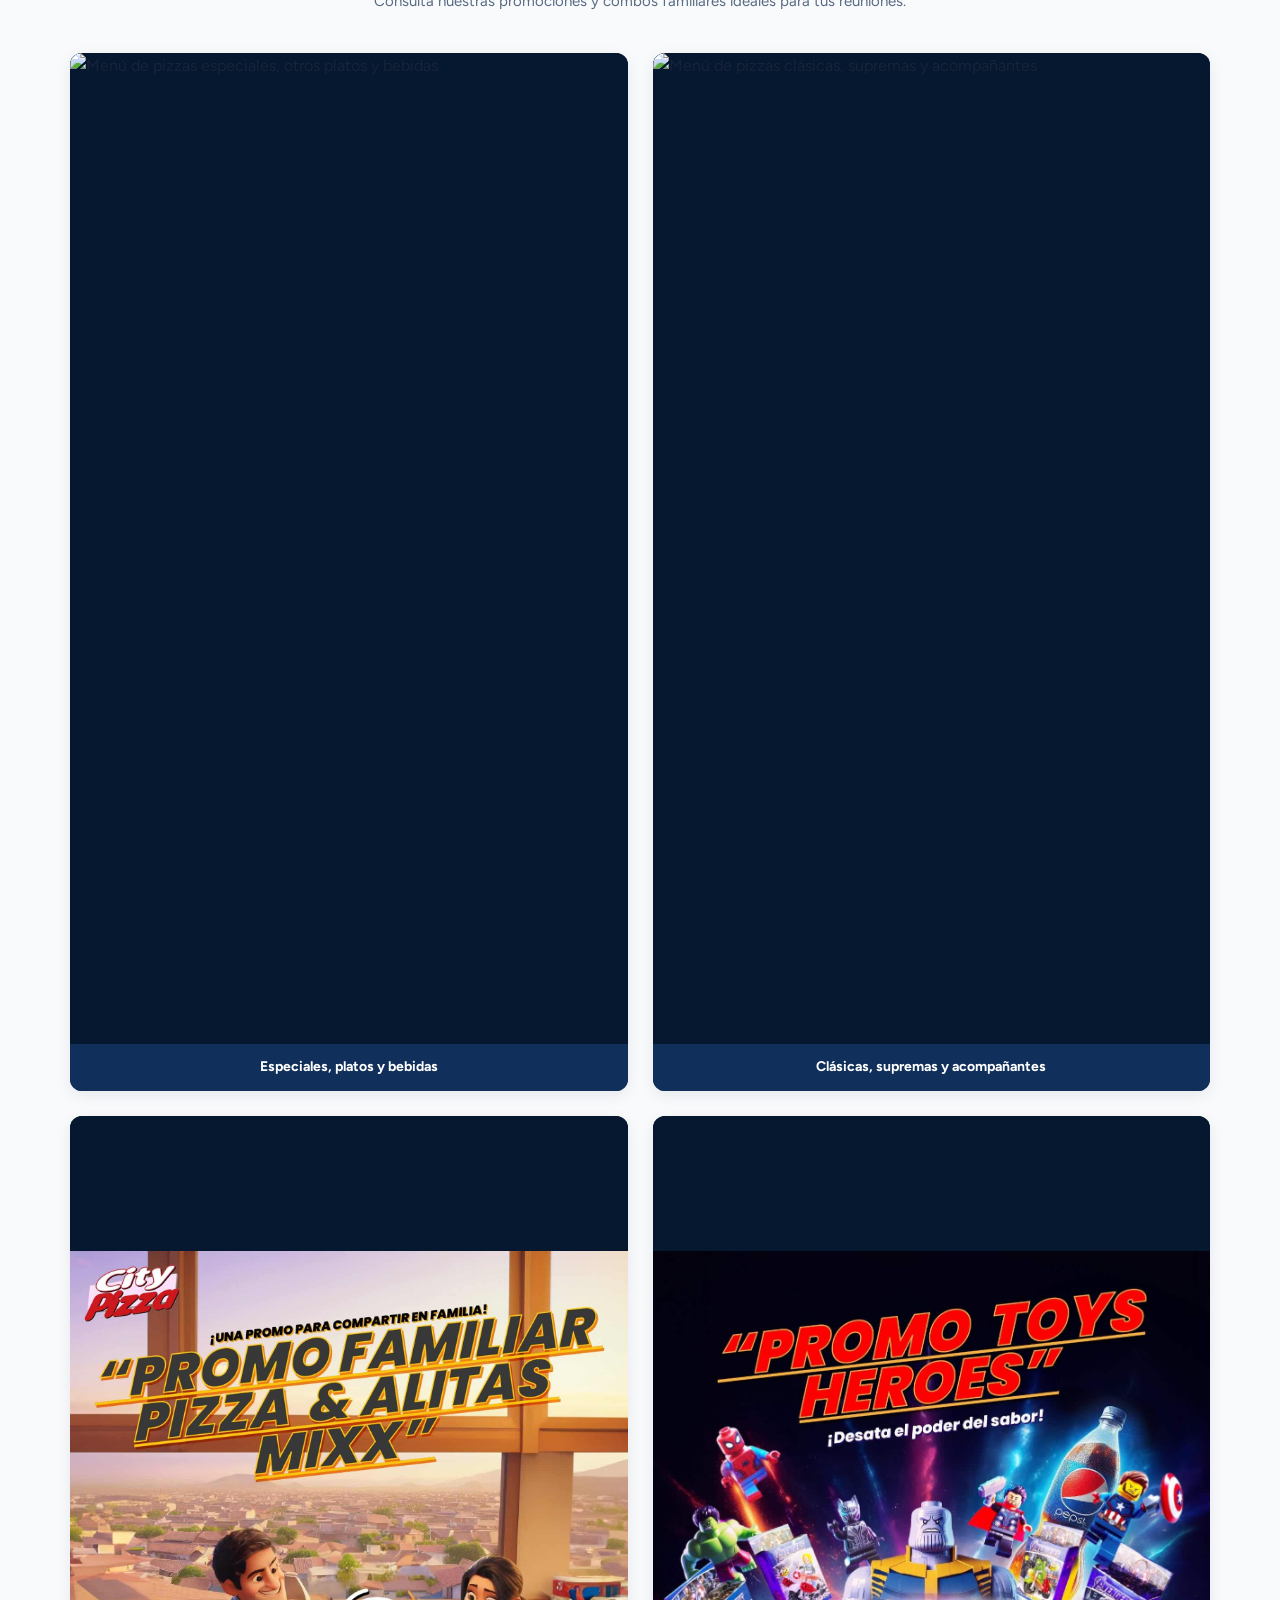
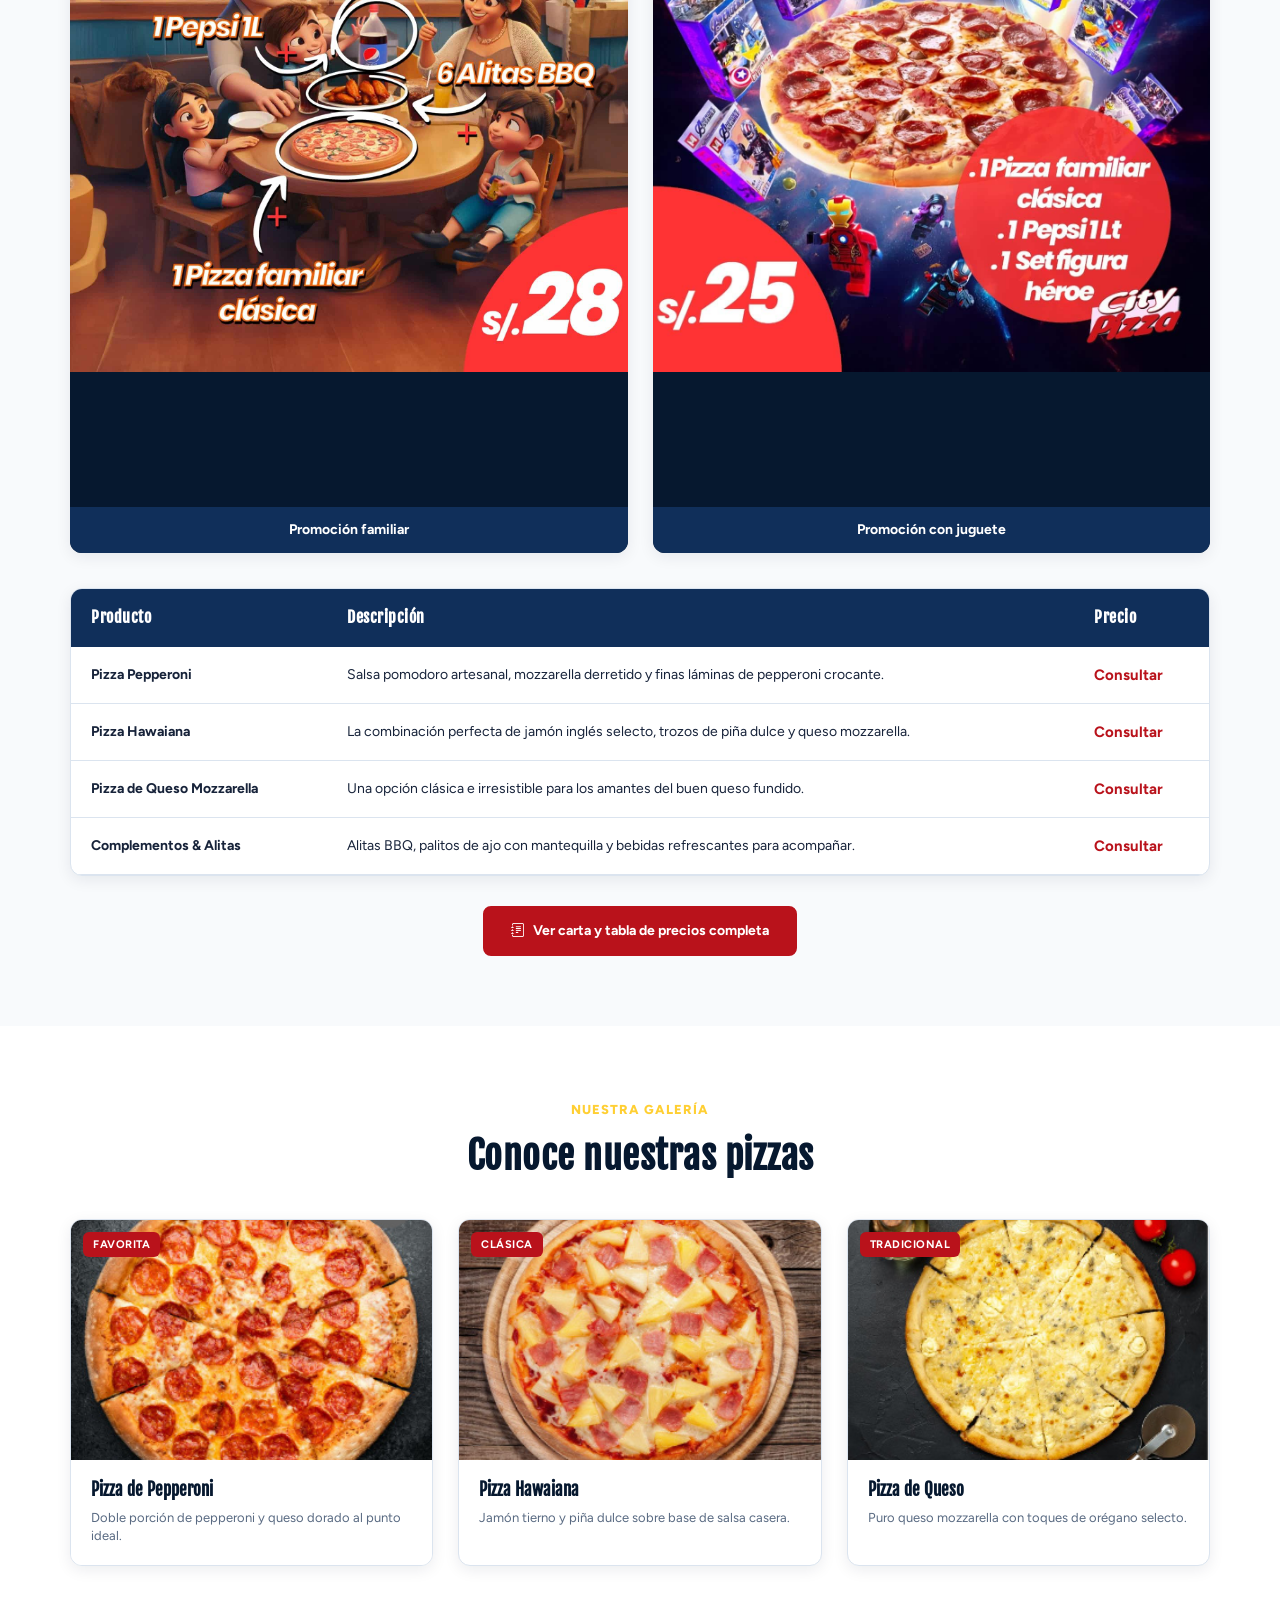
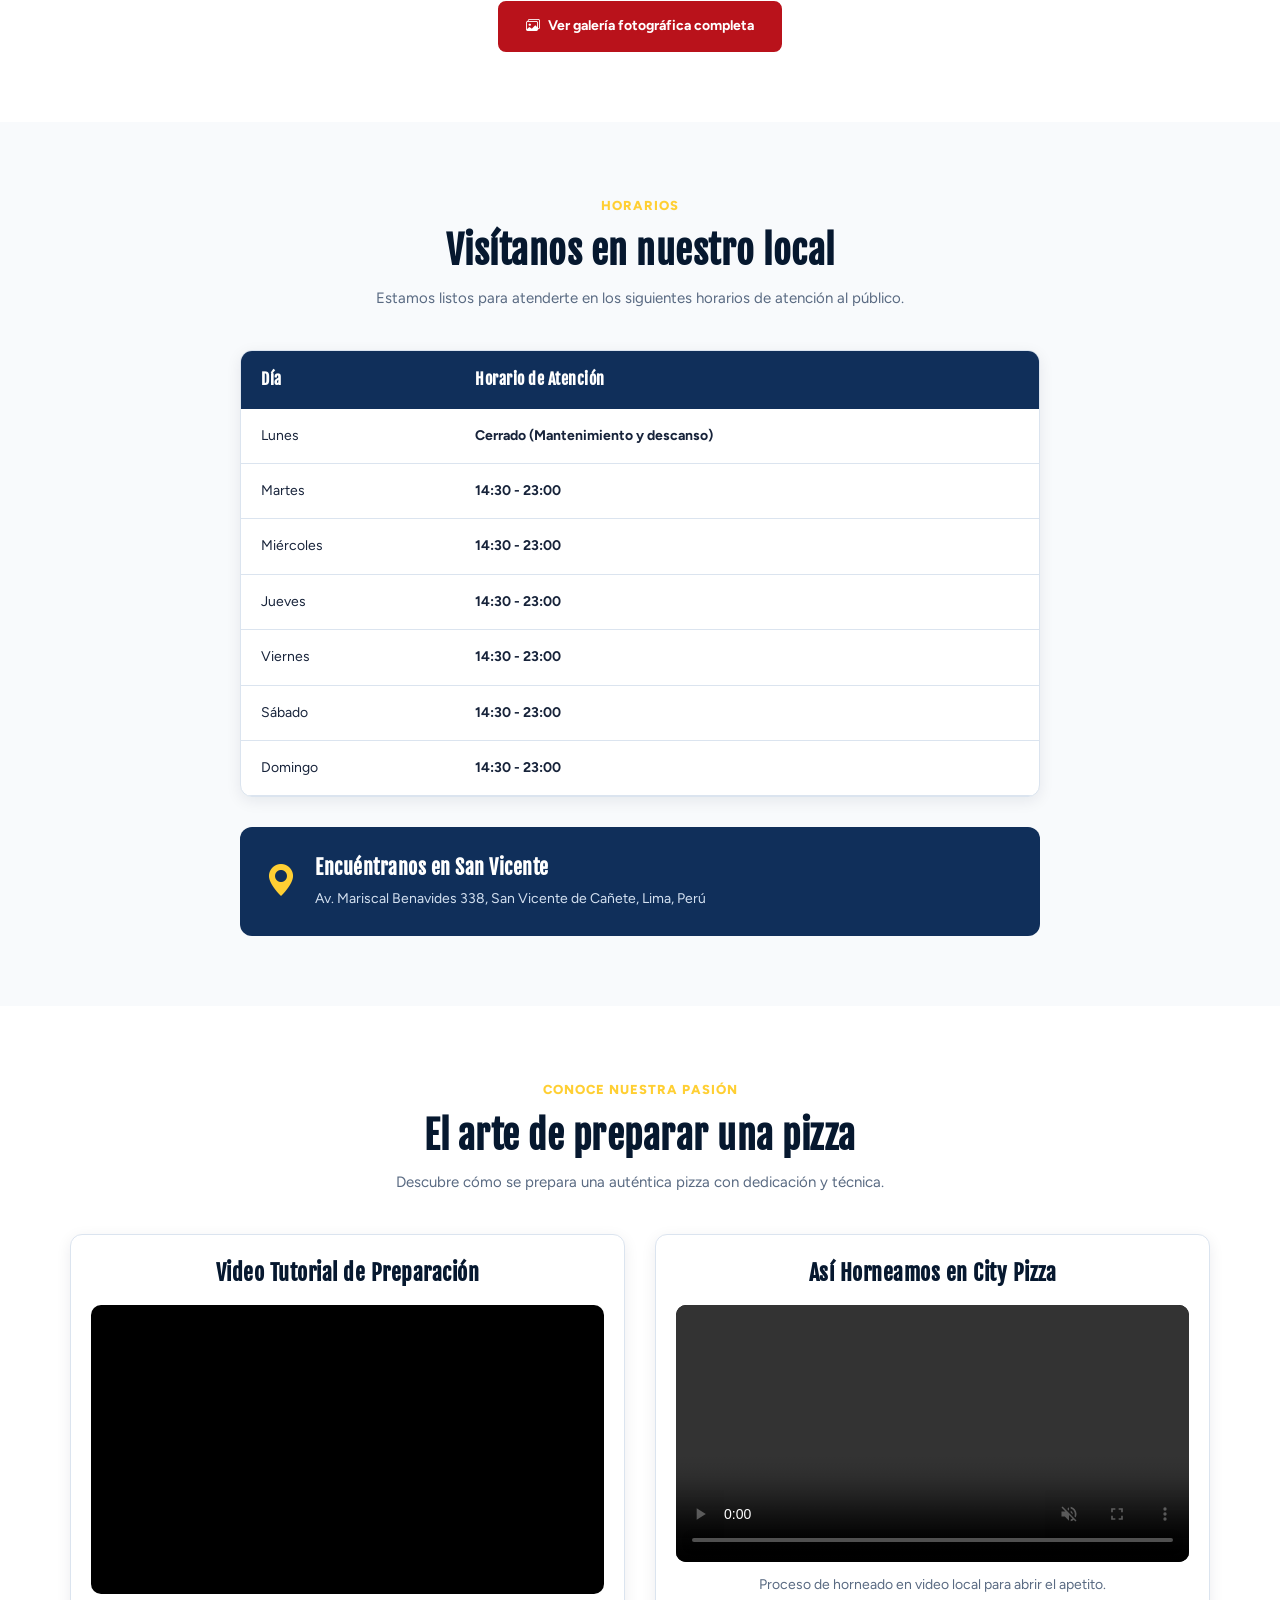
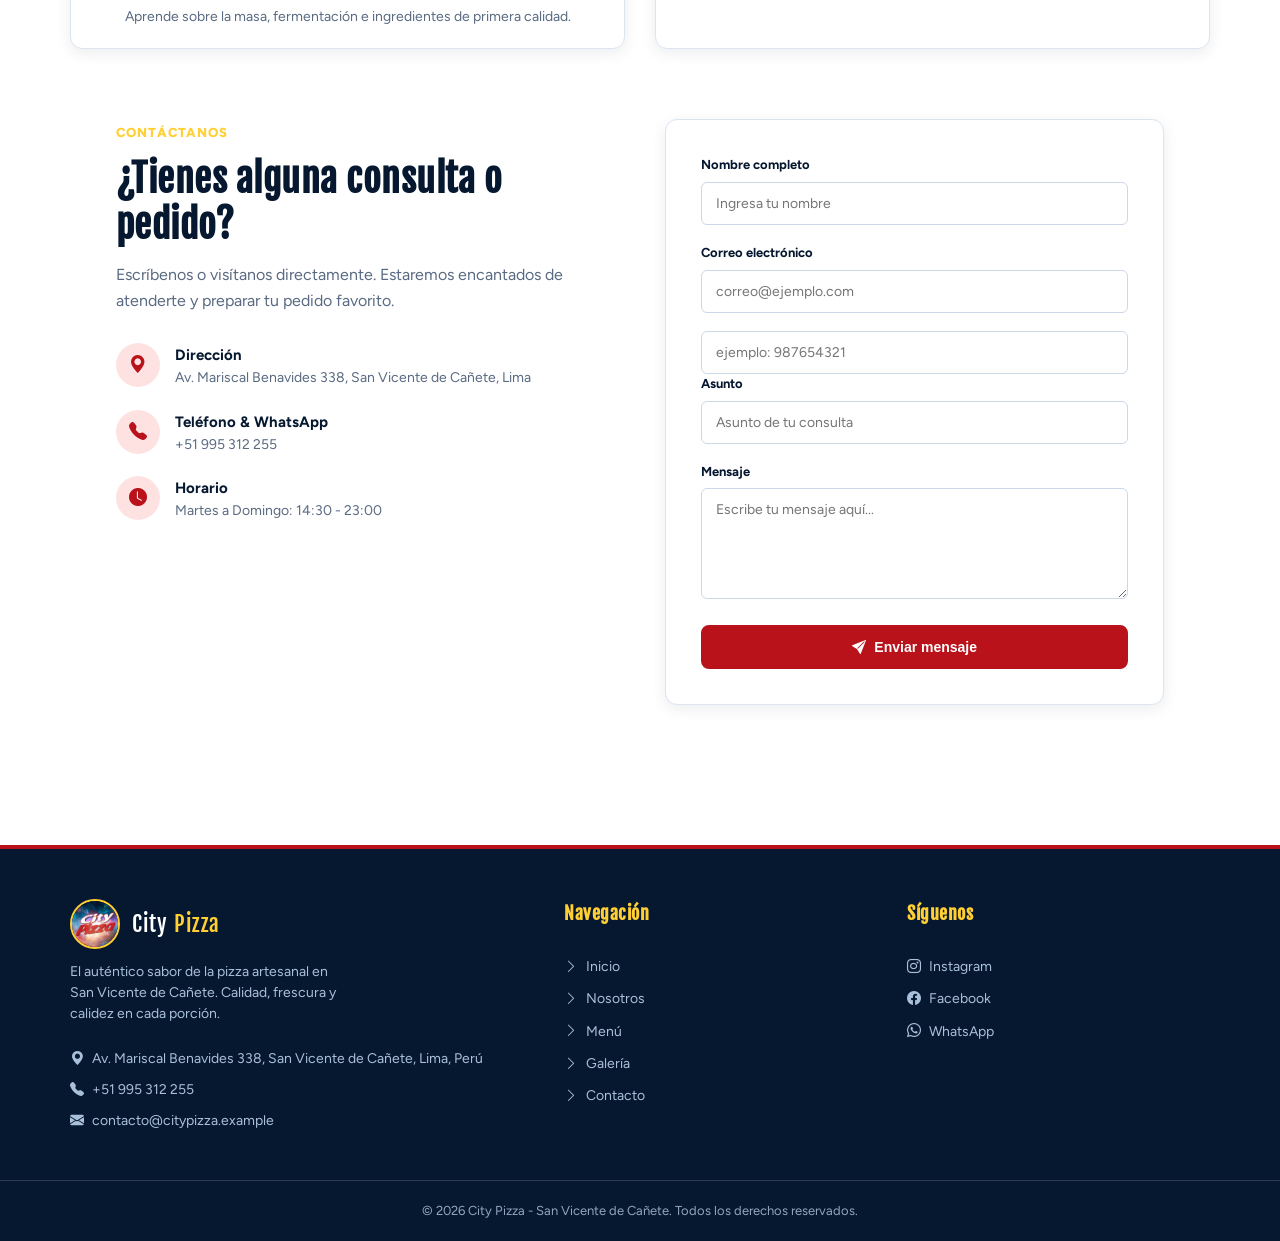
==== commit 711e5e06: "fix: Reorganización de index.html" ====
--- a/index.html
+++ b/index.html
@@ -5,365 +5,272 @@
     <meta charset="UTF-8">
     <meta name="viewport" content="width=device-width, initial-scale=1.0">
     <meta name="description"
-        content="City Pizza San Vicente - Pizzas, delivery y comida para llevar en San Vicente de Cañete.">
-    <meta name="keywords" content="City Pizza, pizza, San Vicente, Cañete, delivery, pizzería">
+        content="City Pizza San Vicente - Pizzas artesanales, delivery y comida para llevar en San Vicente de Cañete.">
+    <meta name="keywords" content="City Pizza, pizza, San Vicente, Cañete, delivery, pizzería, comida para llevar">
     <meta name="author" content="City Pizza San Vicente">
     <title>City Pizza | San Vicente de Cañete</title>
+
+    <!-- BOOTSTRAP ICONS -->
     <link rel="stylesheet" href="https://cdn.jsdelivr.net/npm/bootstrap-icons@1.11.3/font/bootstrap-icons.min.css"
         integrity="sha384-XGjxtQfXaH2tnPFa9x+ruJTuLE3Aa6LhHSWRr1XeTyhezb4abCG4ccI5AkVDxqC+" crossorigin="anonymous">
-    <link rel="stylesheet" href="styles.css">
-
-    <!-- <llink rel="icon" type="image/x-icon" href="favicon.ico"> -->
+
+    <!-- FUENTES DE GOOGLE: Fjalla One para títulos y Figtree para textos -->
+    <link rel="preconnect" href="https://fonts.googleapis.com">
+    <link rel="preconnect" href="https://fonts.gstatic.com" crossorigin>
+    <link href="https://fonts.googleapis.com/css2?family=Figtree:wght@400;500;600;700&family=Fjalla+One&display=swap"
+        rel="stylesheet">
+
+    <!-- ESTILOS PRINCIPALES (PÁGINA INICIO) -->
+    <link rel="stylesheet" href="assets/css/index.css">
+
+    <!-- FAVICON -->
     <link rel="icon" type="image/x-icon" href="favicon.ico?v=2">
 </head>
 
 <body>
 
     <div class="encabezado-fijo">
-
         <!-- BARRA SUPERIOR DE CONTACTO -->
-
         <div class="top-bar">
             <div class="container top-bar-content">
-
-                <span>📍 San Vicente de Cañete</span>
-
-                <a href="#contacto">
-                    ☎ Contáctanos
-                </a>
-
-            </div>
-
+                <span>📍 San Vicente de Cañete, Lima - Perú</span>
+                <div class="top-bar-contact-items">
+                    <a href="tel:+51995312255"><i class="bi bi-telephone-fill"></i> +51 995 312 255</a>
+                    <a href="contacto.html"><i class="bi bi-chat-dots-fill"></i> Contáctanos</a>
+                </div>
+            </div>
         </div>
 
+        <!-- CABECERA Y NAVEGACIÓN -->
         <header class="header">
             <div class="container nav-container">
-                <a href="#inicio" class="logo">
-                    <img src="assets/brand/logo.jpeg" alt="City Pizza" class="logo-image">
+                <a href="index.html" class="logo" aria-label="City Pizza Inicio">
+                    <img src="assets/brand/logo.jpg" alt="Logo de City Pizza" class="logo-image">
+                    <span class="logo-text">City <span>Pizza</span></span>
                 </a>
 
-                <nav class="nav">
-                    <a href="#inicio">Inicio</a>
-                    <a href="#nosotros">Nosotros</a>
-                    <a href="#menu">Menú</a>
-                    <a href="#horarios">Horarios</a>
-                    <a href="#contacto">Contacto</a>
+                <!-- BOTÓN DEL MENÚ HAMBURGUESA -->
+                <button class="nav-toggle" type="button" aria-label="Abrir menú" aria-expanded="false"
+                    aria-controls="menu-navegacion">
+                    <i class="bi bi-list"></i>
+                </button>
+
+                <!-- NAVEGACIÓN PRINCIPAL (5 PÁGINAS) -->
+                <nav class="nav" id="menu-navegacion">
+                    <a href="index.html" aria-current="page">Inicio</a>
+                    <a href="nosotros.html">Nosotros</a>
+                    <a href="menu.html">Menú</a>
+                    <a href="galeria.html">Galería</a>
+                    <a href="contacto.html">Contacto</a>
                 </nav>
             </div>
         </header>
-
     </div>
 
     <main>
-
+        <!-- HERO / INICIO -->
         <section id="inicio" class="hero">
             <div class="hero-content container">
                 <div class="hero-text">
                     <span class="hero-tag"><i class="bi bi-star-fill"></i> SABOR QUE TE HACE VOLVER</span>
                     <h1>La pizza que alegra tu día</h1>
                     <p>
-                        Disfruta de una deliciosa experiencia con City Pizza
-                        en San Vicente de Cañete.
+                        Disfruta de una deliciosa experiencia con pizzas artesanales hechas con pasión
+                        y los mejores ingredientes en San Vicente de Cañete.
                     </p>
 
                     <div class="hero-buttons">
-                        <a href="#menu" class="btn btn-primary">Ver menú</a>
-                        <a href="#contacto" class="btn btn-secondary">Contáctanos</a>
+                        <a href="menu.html" class="btn btn-primary"><i class="bi bi-menu-button-wide"></i> Ver
+                            menú</a>
+                        <a href="contacto.html" class="btn btn-secondary"><i class="bi bi-telephone"></i>
+                            Contáctanos</a>
                     </div>
                 </div>
 
-                <!-- CABECERA Y NAVEGACIÓN -->
-                <header class="header">
-                    <div class="container nav-container">
-                        <a href="index.html" class="logo" aria-label="City Pizza Inicio">
-                            <img src="assets/brand/logo.jpg" alt="Logo de City Pizza" class="logo-image">
-                            <span class="logo-text">City <span>Pizza</span></span>
-                        </a>
-
-                        <!-- BOTÓN DEL MENÚ HAMBURGUESA -->
-                        <button class="nav-toggle" type="button" aria-label="Abrir menú" aria-expanded="false"
-                            aria-controls="menu-navegacion">
-                            <i class="bi bi-list"></i>
-                        </button>
-
-                        <!-- NAVEGACIÓN PRINCIPAL (5 PÁGINAS) -->
-                        <nav class="nav" id="menu-navegacion">
-                            <a href="index.html" aria-current="page">Inicio</a>
-                            <a href="nosotros.html">Nosotros</a>
-                            <a href="menu.html">Menú</a>
-                            <a href="galeria.html">Galería</a>
-                            <a href="contacto.html">Contacto</a>
-                        </nav>
-                    </div>
-                </header>
-            </div>
-
-            <main>
-                <!-- HERO / INICIO -->
-                <section id="inicio" class="hero">
-                    <div class="hero-content container">
-                        <div class="hero-text">
-                            <span class="hero-tag"><i class="bi bi-star-fill"></i> SABOR QUE TE HACE VOLVER</span>
-                            <h1>La pizza que alegra tu día</h1>
-                            <p>
-                                Disfruta de una deliciosa experiencia con pizzas artesanales hechas con pasión
-                                y los mejores ingredientes en San Vicente de Cañete.
-                            </p>
-
-                            <div class="hero-buttons">
-                                <a href="menu.html" class="btn btn-primary"><i class="bi bi-menu-button-wide"></i> Ver
-                                    menú</a>
-                                <a href="contacto.html" class="btn btn-secondary"><i class="bi bi-telephone"></i>
-                                    Contáctanos</a>
-                            </div>
-                        </div>
-
-                        <div class="hero-image">
-                            <img src="assets/banner.jpg" alt="Pizzas recién horneadas de City Pizza">
-                        </div>
-                    </div>
-                </section>
-
-                <!-- SECCIÓN NOSOTROS (RESUMEN EN HOME) -->
-                <section id="nosotros" class="section section-alt">
-                    <div class="container">
-                        <div class="section-title">
-                            <span>CONÓCENOS</span>
-                            <h2>Una pizza para cada momento</h2>
-                            <p>
-                                City Pizza es tu pizzería favorita en San Vicente de Cañete,
-                                con opciones para disfrutar en nuestro cálido local, pedir para llevar o recibir
-                                cómodamente por delivery.
-                            </p>
-                        </div>
-
-                        <div class="features">
-                            <article class="feature-card">
-                                <img class="feature-image" src="assets/pizza.png"
-                                    alt="Pizzas artesanales de City Pizza">
-                                <h3>Pizzas Artesanales</h3>
-                                <p>
-                                    Masa fresca elaborada a diario, abundante queso mozzarella y recetas clásicas y
-                                    especiales para compartir.
-                                </p>
-                            </article>
-
-                            <article class="feature-card">
-                                <img class="feature-image" src="assets/delibery.png"
-                                    alt="Servicio de delivery rápido City Pizza">
-                                <h3>Delivery Rápido</h3>
-                                <p>
-                                    Llevamos tu pizza calientita y crocante hasta la puerta de tu hogar en todo San
-                                    Vicente de Cañete.
-                                </p>
-                            </article>
-
-                            <article class="feature-card">
-                                <img class="feature-image" src="assets/parallevar.png"
-                                    alt="Servicio para llevar en local">
-                                <h3>Para Llevar</h3>
-                                <p>
-                                    Haz tu pedido con anticipación por teléfono o WhatsApp y recógelo listo sin demoras
-                                    en nuestro local.
-                                </p>
-                            </article>
-                        </div>
-
-                        <div style="text-align: center; margin-top: 35px;">
-                            <a href="nosotros.html" class="btn btn-primary"><i class="bi bi-arrow-right-circle"></i>
-                                Conoce nuestra historia completa</a>
-                        </div>
-                    </div>
-                </section>
-
-                <!-- SECCIÓN MENÚ DESTACADO -->
-                <section id="menu" class="section">
-                    <div class="container">
-                        <div class="section-title">
-                            <span>NUESTRO MENÚ</span>
-                            <h2>Opciones para compartir</h2>
-                            <p>
-                                Consulta nuestras promociones y combos familiares ideales para tus reuniones.
-                            </p>
-                        </div>
-
-                        <div class="menu-posters">
-                            <figure class="menu-poster">
-                                <img src="assets/menu/menu1.jpg"
-                                    alt="Menú de pizzas especiales, otros platos y bebidas">
-                                <figcaption>Especiales, platos y bebidas</figcaption>
-                            </figure>
-                            <figure class="menu-poster">
-                                <img src="assets/menu/menu2.jpg" alt="Menú de pizzas clásicas, supremas y acompañantes">
-                                <figcaption>Clásicas, supremas y acompañantes</figcaption>
-                            </figure>
-                            <figure class="menu-poster">
-                                <img src="assets/promos/promo28.jpg" alt="Promoción familiar de pizza y alitas">
-                                <figcaption>Promoción familiar</figcaption>
-                            </figure>
-                            <figure class="menu-poster">
-                                <img src="assets/promos/promocomjuguete.jpg"
-                                    alt="Promoción de pizza con juguete y bebida">
-                                <figcaption>Promoción con juguete</figcaption>
-                            </figure>
-                        </div>
-
-                        <div class="menu-table-container">
-                            <table class="menu-table">
-                                <thead>
-                                    <tr>
-                                        <th>Producto</th>
-                                        <th>Descripción</th>
-                                        <th>Precio</th>
-                                    </tr>
-                                </thead>
-                                <tbody>
-                                    <tr>
-                                        <td><strong>Pizza Pepperoni</strong></td>
-                                        <td>Salsa pomodoro artesanal, mozzarella derretido y finas láminas de
-                                            pepperoni crocante.</td>
-                                        <td>Consultar</td>
-                                    </tr>
-                                    <tr>
-                                        <td><strong>Pizza Hawaiana</strong></td>
-                                        <td>La combinación perfecta de jamón inglés selecto, trozos de piña dulce y
-                                            queso mozzarella.</td>
-                                        <td>Consultar</td>
-                                    </tr>
-                                    <tr>
-                                        <td><strong>Pizza de Queso Mozzarella</strong></td>
-                                        <td>Una opción clásica e irresistible para los amantes del buen queso
-                                            fundido.</td>
-                                        <td>Consultar</td>
-                                    </tr>
-                                    <tr>
-                                        <td><strong>Complementos & Alitas</strong></td>
-                                        <td>Alitas BBQ, palitos de ajo con mantequilla y bebidas refrescantes para
-                                            acompañar.</td>
-                                        <td>Consultar</td>
-                                    </tr>
-                                </tbody>
-                            </table>
-                        </div>
-
-                        <div style="text-align: center; margin-top: 30px;">
-                            <a href="menu.html" class="btn btn-primary"><i class="bi bi-journal-text"></i> Ver carta
-                                y tabla de precios completa</a>
-                        </div>
-                    </div>
-                </section>
-
-                <!-- GALERÍA DE PIZZAS (CONVERTIDA A CSS GRID) -->
-                <section id="galeria" class="section section-alt">
-                    <div class="container">
-                        <div class="section-title">
-                            <span>NUESTRA GALERÍA</span>
-                            <h2>Conoce nuestras pizzas</h2>
-                        </div>
-
-                        <div class="galeria">
-                            <figure class="galeria-item">
-                                <div class="galeria-item-media">
-                                    <span class="galeria-badge-tag">Favorita</span>
-                                    <img src="assets/img/pizza-pepperoni.jpg" alt="Pizza de pepperoni City Pizza">
-                                </div>
-                                <figcaption>
-                                    <strong>Pizza de Pepperoni</strong>
-                                    <span>Doble porción de pepperoni y queso dorado al punto ideal.</span>
-                                </figcaption>
-                            </figure>
-
-                            <figure class="galeria-item">
-                                <div class="galeria-item-media">
-                                    <span class="galeria-badge-tag">Clásica</span>
-                                    <img src="assets/img/pizza-hawaiana.jpg" alt="Pizza hawaiana City Pizza">
-                                </div>
-                                <figcaption>
-                                    <strong>Pizza Hawaiana</strong>
-                                    <span>Jamón tierno y piña dulce sobre base de salsa casera.</span>
-                                </figcaption>
-                            </figure>
-
-                            <figure class="galeria-item">
-                                <div class="galeria-item-media">
-                                    <span class="galeria-badge-tag">Tradicional</span>
-                                    <img src="assets/img/pizza-queso.jpg" alt="Pizza de queso City Pizza">
-                                </div>
-                                <figcaption>
-                                    <strong>Pizza de Queso</strong>
-                                    <span>Puro queso mozzarella con toques de orégano selecto.</span>
-                                </figcaption>
-                            </figure>
-                        </div>
-
-                        <div style="text-align: center; margin-top: 35px;">
-                            <a href="galeria.html" class="btn btn-primary"><i class="bi bi-images"></i> Ver
-                                galería fotográfica completa</a>
-                        </div>
-                    </div>
-
-                </section>
-
-                <tr>
-                    <td>Pizza Hawaiana</td>
-                    <td>Pizza con combinación de ingredientes dulces y salados.</td>
-                    <td>Consultar</td>
-                </tr>
-
-                <tr>
-                    <td>Pizza de queso</td>
-                    <td>Una opción clásica para los amantes del queso.</td>
-                    <td>Consultar</td>
-                </tr>
-
-                <tr>
-                    <td>Complementos</td>
-                    <td>Opciones adicionales para acompañar tu pedido.</td>
-                    <td>Consultar</td>
-                </tr>
-                </tbody>
-                </table>
-                </div>
-                </div>
+                <div class="hero-image">
+                    <img src="assets/banner.jpg" alt="Pizzas recién horneadas de City Pizza">
+                </div>
+            </div>
         </section>
 
-        <!-- GALERÍA DE PIZZAS -->
-
-        <section id="galeria" class="section">
+        <!-- SECCIÓN NOSOTROS (RESUMEN EN HOME) -->
+        <section id="nosotros" class="section section-alt">
             <div class="container">
-
+                <div class="section-title">
+                    <span>CONÓCENOS</span>
+                    <h2>Una pizza para cada momento</h2>
+                    <p>
+                        City Pizza es tu pizzería favorita en San Vicente de Cañete,
+                        con opciones para disfrutar en nuestro cálido local, pedir para llevar o recibir
+                        cómodamente por delivery.
+                    </p>
+                </div>
+
+                <div class="features">
+                    <article class="feature-card">
+                        <img class="feature-image" src="assets/pizza.png" alt="Pizzas artesanales de City Pizza">
+                        <h3>Pizzas Artesanales</h3>
+                        <p>
+                            Masa fresca elaborada a diario, abundante queso mozzarella y recetas clásicas y
+                            especiales para compartir.
+                        </p>
+                    </article>
+
+                    <article class="feature-card">
+                        <img class="feature-image" src="assets/delibery.png"
+                            alt="Servicio de delivery rápido City Pizza">
+                        <h3>Delivery Rápido</h3>
+                        <p>
+                            Llevamos tu pizza calientita y crocante hasta la puerta de tu hogar en todo San
+                            Vicente de Cañete.
+                        </p>
+                    </article>
+
+                    <article class="feature-card">
+                        <img class="feature-image" src="assets/parallevar.png" alt="Servicio para llevar en local">
+                        <h3>Para Llevar</h3>
+                        <p>
+                            Haz tu pedido con anticipación por teléfono o WhatsApp y recógelo listo sin demoras
+                            en nuestro local.
+                        </p>
+                    </article>
+                </div>
+
+                <div style="text-align: center; margin-top: 35px;">
+                    <a href="nosotros.html" class="btn btn-primary"><i class="bi bi-arrow-right-circle"></i>
+                        Conoce nuestra historia completa</a>
+                </div>
+            </div>
+        </section>
+
+        <!-- SECCIÓN MENÚ DESTACADO -->
+        <section id="menu" class="section">
+            <div class="container">
+                <div class="section-title">
+                    <span>NUESTRO MENÚ</span>
+                    <h2>Opciones para compartir</h2>
+                    <p>
+                        Consulta nuestras promociones y combos familiares ideales para tus reuniones.
+                    </p>
+                </div>
+
+                <div class="menu-posters">
+                    <figure class="menu-poster">
+                        <img src="assets/menu/menu1.jpg" alt="Menú de pizzas especiales, otros platos y bebidas">
+                        <figcaption>Especiales, platos y bebidas</figcaption>
+                    </figure>
+                    <figure class="menu-poster">
+                        <img src="assets/menu/menu2.jpg" alt="Menú de pizzas clásicas, supremas y acompañantes">
+                        <figcaption>Clásicas, supremas y acompañantes</figcaption>
+                    </figure>
+                    <figure class="menu-poster">
+                        <img src="assets/promos/promo28.jpg" alt="Promoción familiar de pizza y alitas">
+                        <figcaption>Promoción familiar</figcaption>
+                    </figure>
+                    <figure class="menu-poster">
+                        <img src="assets/promos/promocomjuguete.jpg" alt="Promoción de pizza con juguete y bebida">
+                        <figcaption>Promoción con juguete</figcaption>
+                    </figure>
+                </div>
+
+                <div class="menu-table-container">
+                    <table class="menu-table">
+                        <thead>
+                            <tr>
+                                <th>Producto</th>
+                                <th>Descripción</th>
+                                <th>Precio</th>
+                            </tr>
+                        </thead>
+                        <tbody>
+                            <tr>
+                                <td><strong>Pizza Pepperoni</strong></td>
+                                <td>Salsa pomodoro artesanal, mozzarella derretido y finas láminas de
+                                    pepperoni crocante.</td>
+                                <td>Consultar</td>
+                            </tr>
+                            <tr>
+                                <td><strong>Pizza Hawaiana</strong></td>
+                                <td>La combinación perfecta de jamón inglés selecto, trozos de piña dulce y
+                                    queso mozzarella.</td>
+                                <td>Consultar</td>
+                            </tr>
+                            <tr>
+                                <td><strong>Pizza de Queso Mozzarella</strong></td>
+                                <td>Una opción clásica e irresistible para los amantes del buen queso
+                                    fundido.</td>
+                                <td>Consultar</td>
+                            </tr>
+                            <tr>
+                                <td><strong>Complementos & Alitas</strong></td>
+                                <td>Alitas BBQ, palitos de ajo con mantequilla y bebidas refrescantes para
+                                    acompañar.</td>
+                                <td>Consultar</td>
+                            </tr>
+                        </tbody>
+                    </table>
+                </div>
+
+                <div style="text-align: center; margin-top: 30px;">
+                    <a href="menu.html" class="btn btn-primary"><i class="bi bi-journal-text"></i> Ver carta
+                        y tabla de precios completa</a>
+                </div>
+            </div>
+        </section>
+
+        <!-- GALERÍA DE PIZZAS (CONVERTIDA A CSS GRID) -->
+        <section id="galeria" class="section section-alt">
+            <div class="container">
                 <div class="section-title">
                     <span>NUESTRA GALERÍA</span>
                     <h2>Conoce nuestras pizzas</h2>
-                    <p>Descubre algunas de nuestras deliciosas pizzas.
-                    </p>
-
                 </div>
 
                 <div class="galeria">
                     <figure class="galeria-item">
-                        <img src="assets/img/pizza-pepperoni.jpg" alt="Pizza de pepperoni">
-                        <figcaption>Pizza de pepperoni</figcaption>
+                        <div class="galeria-item-media">
+                            <span class="galeria-badge-tag">Favorita</span>
+                            <img src="assets/img/pizza-pepperoni.jpg" alt="Pizza de pepperoni City Pizza">
+                        </div>
+                        <figcaption>
+                            <strong>Pizza de Pepperoni</strong>
+                            <span>Doble porción de pepperoni y queso dorado al punto ideal.</span>
+                        </figcaption>
                     </figure>
 
                     <figure class="galeria-item">
-                        <img src="assets/img/pizza-hawaiana.jpg" alt="Pizza hawaiana">
-                        <figcaption>Pizza hawaiana</figcaption>
-                    </figure>
+                        <div class="galeria-item-media">
+                            <span class="galeria-badge-tag">Clásica</span>
+                            <img src="assets/img/pizza-hawaiana.jpg" alt="Pizza hawaiana City Pizza">
+                        </div>
+                        <figcaption>
+                            <strong>Pizza Hawaiana</strong>
+                            <span>Jamón tierno y piña dulce sobre base de salsa casera.</span>
+                        </figcaption>
                     </figure>
 
                     <figure class="galeria-item">
-                        <img src="assets/img/pizza-queso.jpg" alt="Pizza de queso">
-                        <figcaption>Pizza de queso</figcaption>
-                    </figure>
-
-                </div>
+                        <div class="galeria-item-media">
+                            <span class="galeria-badge-tag">Tradicional</span>
+                            <img src="assets/img/pizza-queso.jpg" alt="Pizza de queso City Pizza">
+                        </div>
+                        <figcaption>
+                            <strong>Pizza de Queso</strong>
+                            <span>Puro queso mozzarella con toques de orégano selecto.</span>
+                        </figcaption>
+                    </figure>
+                </div>
+
+                <div style="text-align: center; margin-top: 35px;">
+                    <a href="galeria.html" class="btn btn-primary"><i class="bi bi-images"></i> Ver
+                        galería fotográfica completa</a>
+                </div>
+            </div>
 
         </section>
 
-
-
-        <section id="horarios" class="section schedule-section">
+        <!-- HORARIOS Y UBICACIÓN -->
+        <section id="horarios" class="section">
             <div class="container">
                 <div class="section-title">
                     <span>HORARIOS</span>
@@ -422,39 +329,14 @@
             </div>
         </section>
 
-        <section>
+        <!-- SECCIÓN DE VIDEOS MULTIMEDIA -->
+        <section class="section section-alt">
             <div class="container">
                 <div class="section-title">
                     <span>CONOCE NUESTRA PASIÓN</span>
-                    <H2>El arte de preparar una pizza</H2>
-                    <p>Descubre cómo se prepara una deliciosa pizza.</p>
-
-                </div>
-                <div class="video-container">
-                    <iframe width="560" height="315" src="https://www.youtube.com/embed/ywrLSeDVH5U?si=RPkD7bS5PvXIw20W"
-                        title="YouTube video player" frameborder="0"
-                        allow="accelerometer; autoplay; clipboard-write; encrypted-media; gyroscope; picture-in-picture; web-share"
-                        referrerpolicy="strict-origin-when-cross-origin" allowfullscreen></iframe>
-
-                </div>
-
-            </div>
-
-
-        </section>
-
-        <!-- VIDEO MP4 LOCAL -->
-        <section id="video-local">
-            <h2>¡Así se prepara nuestra pizza!</h2>
-
-            <video controls width="560">
-                <source src="assets/videos/pizza-A.mp4" type="video/mp4">
-                Tu navegador no admite videos HTML5.
-            </video>
-        </section>
-
-        <section id="contacto" class="section contact-section">
-            <div class="container contact-container">
+                    <h2>El arte de preparar una pizza</h2>
+                    <p>Descubre cómo se prepara una auténtica pizza con dedicación y técnica.</p>
+                </div>
 
                 <div class="video-grid">
                     <div class="video-card">
@@ -596,59 +478,15 @@
             <p>© 2026 City Pizza - San Vicente de Cañete. Todos los derechos reservados.</p>
         </div>
     </footer>
-    <div class="contact-item">
-        <div><i class="bi bi-clock-fill"></i></div>
-        <div>
-            <strong>Horario</strong>
-            <p>Martes a domingo: 14:30 - 23:00</p>
-        </div>
-    </div>
-    </div>
-
-    <form class="contact-form">
-        <div class="form-group">
-            <label for="nombre">Nombre</label>
-            <input type="text" id="nombre" name="nombre" placeholder="Ingresa tu nombre" required>
-        </div>
-
-        <div class="form-group">
-            <label for="correo">Correo electrónico</label>
-            <input type="email" id="correo" name="correo" placeholder="correo@ejemplo.com" required>
-        </div>
-
-        <div class="form-group">
-            <label for="telefono">teléfono</label>
-
-            <input type="tel" id="telefono" name="telefono" placeholder="ejemplo: 987654321" pattern="[0-9]{9}"
-                title="Ingresa un número de 9 dígitos" required>
-
-        </div>
-
-
-        <div class="form-group">
-            <label for="asunto">Asunto</label>
-            <input type="text" id="asunto" name="asunto" placeholder="Asunto del mensaje" required>
-        </div>
-
-        <div class="form-group">
-            <label for="mensaje">Mensaje</label>
-            <textarea id="mensaje" name="mensaje" rows="6" placeholder="Escribe tu mensaje" required></textarea>
-        </div>
-
-        <button type="submit" class="btn btn-primary form-button">Enviar mensaje</button>
-    </form>
-
-    </div>
-    </section>
-
-    </main>
-
-    <footer class="footer">
-        <div class="container footer-container">
-            <div class="footer-brand">
-                <a href="#inicio" class="logo">
-                    <img src="assets/brand/logo.jpeg" alt="City Pizza" class="logo-image">
-                </a>
+
+    <!-- BOTÓN VOLVER ARRIBA -->
+    <a href="#inicio" class="scroll-up" title="Volver arriba" aria-label="Volver arriba">
+        <i class="bi bi-arrow-up"></i>
+    </a>
+
+    <!-- SCRIPT PRINCIPAL -->
+    <script src="assets/js/main.js"></script>
+
 </body>
 
 </html>
--- a/assets/css/index.css
+++ b/assets/css/index.css
@@ -0,0 +1,1127 @@
+/* ===================================================
+   CITY PIZZA - INDEX.CSS
+   Estilos específicos para index.html (Página Principal)
+   =================================================== */
+
+:root {
+    --color-primary: #06182f;
+    --color-secondary: #102f5a;
+    --color-acento: #ffcf33;
+    --color-rojo: #b9121b;
+    --color-rojo-hover: #960e15;
+    --color-fondo: #f8fafc;
+    --color-fondo-card: #ffffff;
+    --color-blanco: #ffffff;
+    --color-texto: #17233a;
+    --color-texto-muted: #596a82;
+    --color-borde: #dbe4ef;
+    --sombra-suave: 0 4px 15px rgba(6, 24, 47, 0.08);
+    --sombra-media: 0 8px 24px rgba(6, 24, 47, 0.12);
+}
+
+/* CURSOR PERSONALIZADO Y RESET BÁSICO */
+* {
+    margin: 0;
+    padding: 0;
+    box-sizing: border-box;
+    cursor: url("../cursor/pizza-cursor.png") 0 18, auto !important;
+}
+
+html {
+    scroll-behavior: smooth;
+}
+
+body {
+    font-family: 'Figtree', sans-serif;
+    line-height: 1.6;
+    color: var(--color-texto);
+    background-color: var(--color-fondo);
+    overflow-x: hidden;
+}
+
+h1, h2, h3, h4, h5, h6 {
+    font-family: 'Fjalla One', sans-serif;
+    letter-spacing: 0.5px;
+}
+
+img {
+    display: block;
+    max-width: 100%;
+    height: auto;
+}
+
+a {
+    color: inherit;
+    text-decoration: none;
+    transition: color 0.2s ease;
+}
+
+.container {
+    width: 92%;
+    max-width: 1140px;
+    margin: 0 auto;
+}
+
+/* ===================================================
+   TOP-BAR & HEADER
+   =================================================== */
+.encabezado-fijo {
+    position: sticky;
+    top: 0;
+    z-index: 1000;
+    box-shadow: 0 2px 10px rgba(0, 0, 0, 0.15);
+}
+
+.top-bar {
+    background-color: var(--color-rojo);
+    color: var(--color-blanco);
+    padding: 8px 0;
+    font-size: 13px;
+    font-weight: 500;
+}
+
+.top-bar-content {
+    display: flex;
+    justify-content: space-between;
+    align-items: center;
+    gap: 15px;
+    flex-wrap: wrap;
+    padding: 0 10px;
+}
+
+.top-bar-contact-items {
+    display: flex;
+    align-items: center;
+    gap: 20px;
+}
+
+.top-bar a:hover {
+    color: var(--color-acento);
+}
+
+.header {
+    color: var(--color-blanco);
+    background-color: var(--color-primary);
+    position: relative;
+}
+
+.nav-container {
+    min-height: 76px;
+    display: flex;
+    align-items: center;
+    justify-content: space-between;
+    position: relative;
+    padding: 0 10px;
+}
+
+.logo {
+    display: flex;
+    align-items: center;
+    gap: 12px;
+    animation: aparecer-izquierda 1.2s ease-out both;
+}
+
+.logo-text {
+    font-family: 'Fjalla One', sans-serif;
+    font-size: 22px;
+    color: var(--color-blanco);
+    letter-spacing: 1px;
+}
+
+.logo-text span {
+    color: var(--color-acento);
+}
+
+@keyframes aparecer-izquierda {
+    0% {
+        transform: translateX(-40px);
+        opacity: 0;
+    }
+    100% {
+        transform: translateX(0);
+        opacity: 1;
+    }
+}
+
+.logo-image {
+    width: 50px;
+    height: 50px;
+    object-fit: cover;
+    border-radius: 50%;
+    border: 2px solid var(--color-acento);
+}
+
+/* NAVEGACIÓN */
+.nav {
+    display: flex;
+    align-items: center;
+    gap: 24px;
+}
+
+.nav a {
+    font-size: 14px;
+    font-weight: 600;
+    color: var(--color-blanco);
+    padding: 8px 12px;
+    border-radius: 8px;
+    transition: all 0.25s ease;
+}
+
+.nav a:hover {
+    color: var(--color-acento);
+}
+
+.nav a[aria-current="page"] {
+    background-color: var(--color-acento);
+    color: var(--color-primary);
+}
+
+.nav-toggle {
+    display: none;
+    background: none;
+    border: none;
+    color: var(--color-blanco);
+    font-size: 30px;
+    cursor: pointer;
+    padding: 5px;
+    line-height: 1;
+    border-radius: 6px;
+}
+
+/* ===================================================
+   BOTONES Y ELEMENTOS COMUNES
+   =================================================== */
+.btn {
+    display: inline-flex;
+    align-items: center;
+    justify-content: center;
+    gap: 8px;
+    padding: 12px 26px;
+    border: 2px solid transparent;
+    border-radius: 8px;
+    font-size: 14px;
+    font-weight: 700;
+    transition: all 0.25s ease;
+    text-align: center;
+}
+
+.btn-primary {
+    border-color: var(--color-rojo);
+    color: var(--color-blanco);
+    background-color: var(--color-rojo);
+}
+
+.btn-primary:hover {
+    background-color: var(--color-rojo-hover);
+    border-color: var(--color-rojo-hover);
+    color: var(--color-blanco);
+    transform: translateY(-2px);
+}
+
+.btn-secondary {
+    border-color: var(--color-blanco);
+    color: var(--color-blanco);
+    background-color: transparent;
+}
+
+.btn-secondary:hover {
+    color: var(--color-primary);
+    background-color: var(--color-blanco);
+    transform: translateY(-2px);
+}
+
+.section {
+    padding: 70px 0;
+}
+
+.section-alt {
+    background-color: var(--color-blanco);
+}
+
+.section-title {
+    max-width: 720px;
+    margin: 0 auto 40px;
+    text-align: center;
+}
+
+.section-title span,
+.hero-tag,
+.contact-info > span {
+    display: inline-block;
+    margin-bottom: 12px;
+    color: var(--color-acento);
+    font-size: 13px;
+    font-weight: 800;
+    letter-spacing: 1px;
+    text-transform: uppercase;
+}
+
+.section-title h2 {
+    margin-bottom: 12px;
+    color: var(--color-primary);
+    font-size: 38px;
+    line-height: 1.2;
+}
+
+.section-title p {
+    color: var(--color-texto-muted);
+    font-size: 15px;
+}
+
+/* ===================================================
+   HERO / PORTADA PRINCIPAL
+   =================================================== */
+.hero {
+    min-height: 580px;
+    display: flex;
+    align-items: center;
+    background-image: linear-gradient(rgba(4, 19, 45, 0.72), rgba(8, 45, 89, 0.65)), url('https://images.unsplash.com/photo-1579751626657-72bc17010498?auto=format&fit=crop&w=1800&q=85');
+    background-position: center;
+    background-size: cover;
+}
+
+.hero-content {
+    display: grid;
+    grid-template-columns: 1.1fr 0.9fr;
+    gap: 50px;
+    align-items: center;
+    padding: 70px 0;
+}
+
+.hero-text {
+    color: var(--color-blanco);
+}
+
+.hero h1 {
+    margin-bottom: 20px;
+    font-size: 56px;
+    line-height: 1.1;
+    color: var(--color-blanco);
+}
+
+.hero p {
+    max-width: 540px;
+    margin-bottom: 30px;
+    color: #dbe7f8;
+    font-size: 18px;
+}
+
+.hero-buttons {
+    display: flex;
+    gap: 15px;
+    flex-wrap: wrap;
+}
+
+.hero-image {
+    overflow: hidden;
+    border: 6px solid rgba(255, 255, 255, 0.2);
+    border-radius: 20px;
+    box-shadow: 0 15px 35px rgba(0, 0, 0, 0.3);
+}
+
+.hero-image img {
+    width: 100%;
+    height: 380px;
+    object-fit: cover;
+    background-color: var(--color-primary);
+}
+
+/* ===================================================
+   FEATURES (SERVICIOS EN HOME)
+   =================================================== */
+.features {
+    display: grid;
+    grid-template-columns: repeat(3, 1fr);
+    gap: 25px;
+}
+
+.feature-card {
+    padding: 30px;
+    border: 1px solid var(--color-borde);
+    border-radius: 12px;
+    background-color: var(--color-blanco);
+    text-align: center;
+    box-shadow: var(--sombra-suave);
+    transition: transform 0.3s ease, box-shadow 0.3s ease;
+}
+
+.feature-card:hover {
+    transform: translateY(-6px);
+    box-shadow: var(--sombra-media);
+}
+
+.feature-image {
+    width: 130px;
+    height: 130px;
+    margin: 0 auto 20px;
+    object-fit: contain;
+}
+
+.feature-card h3 {
+    margin-bottom: 10px;
+    font-size: 22px;
+    color: var(--color-primary);
+}
+
+.feature-card p {
+    color: var(--color-texto-muted);
+    font-size: 14px;
+}
+
+/* ===================================================
+   MENÚ EN HOME: AFICHES Y TABLA RESUMEN
+   =================================================== */
+.menu-posters {
+    display: grid;
+    grid-template-columns: repeat(2, 1fr);
+    gap: 25px;
+    margin-bottom: 35px;
+}
+
+.menu-poster {
+    overflow: hidden;
+    border-radius: 12px;
+    background-color: var(--color-primary);
+    box-shadow: var(--sombra-suave);
+}
+
+.menu-poster img {
+    width: 100%;
+    aspect-ratio: 9 / 16;
+    object-fit: contain;
+    background-color: #06182f;
+}
+
+.menu-poster figcaption {
+    padding: 12px;
+    color: var(--color-blanco);
+    background-color: var(--color-secondary);
+    font-size: 14px;
+    font-weight: 700;
+    text-align: center;
+}
+
+.menu-table-container,
+.schedule-wrapper {
+    overflow-x: auto;
+    border-radius: 12px;
+    background-color: var(--color-blanco);
+    box-shadow: var(--sombra-suave);
+    border: 1px solid var(--color-borde);
+    margin-bottom: 30px;
+}
+
+.menu-table,
+.schedule-table {
+    width: 100%;
+    min-width: 650px;
+    border-collapse: collapse;
+}
+
+.menu-table th,
+.schedule-table th {
+    padding: 16px 20px;
+    color: var(--color-blanco);
+    background-color: var(--color-secondary);
+    text-align: left;
+    font-family: 'Fjalla One', sans-serif;
+    font-size: 16px;
+    letter-spacing: 0.5px;
+}
+
+.menu-table td,
+.schedule-table td {
+    padding: 16px 20px;
+    border-bottom: 1px solid var(--color-borde);
+    font-size: 14px;
+}
+
+.menu-table tbody tr:hover,
+.schedule-table tbody tr:hover {
+    background-color: #f1f5f9;
+}
+
+.menu-table td:last-child {
+    color: var(--color-rojo);
+    font-weight: 700;
+    font-size: 15px;
+}
+
+/* ===================================================
+   GALERÍA CON CSS GRID EN HOME
+   =================================================== */
+.galeria {
+    display: grid;
+    grid-template-columns: repeat(3, 1fr);
+    gap: 25px;
+    margin-top: 30px;
+}
+
+.galeria-item {
+    background-color: var(--color-blanco);
+    border-radius: 12px;
+    overflow: hidden;
+    box-shadow: var(--sombra-suave);
+    border: 1px solid var(--color-borde);
+    display: flex;
+    flex-direction: column;
+    text-align: left;
+    transition: transform 0.3s ease, box-shadow 0.3s ease;
+}
+
+.galeria-item:hover {
+    transform: translateY(-6px);
+    box-shadow: var(--sombra-media);
+}
+
+.galeria-item-media {
+    position: relative;
+    overflow: hidden;
+    height: 240px;
+    background-color: var(--color-primary);
+}
+
+.galeria-item img {
+    width: 100%;
+    height: 220px;
+    object-fit: cover;
+    transition: transform 0.4s ease;
+}
+
+.galeria-item-media img {
+    height: 100%;
+}
+
+.galeria-item:hover img {
+    transform: scale(1.06);
+}
+
+.galeria-item figcaption {
+    padding: 16px 20px 20px;
+    display: flex;
+    flex-direction: column;
+    gap: 6px;
+    background-color: var(--color-blanco);
+}
+
+.galeria-item figcaption strong {
+    font-size: 17px;
+    color: var(--color-primary);
+    font-family: 'Fjalla One', sans-serif;
+}
+
+.galeria-item figcaption span {
+    font-size: 13px;
+    color: var(--color-texto-muted);
+    line-height: 1.4;
+}
+
+.galeria-badge-tag {
+    position: absolute;
+    top: 12px;
+    left: 12px;
+    background-color: var(--color-rojo);
+    color: var(--color-blanco);
+    padding: 4px 10px;
+    border-radius: 6px;
+    font-size: 11px;
+    font-weight: 700;
+    text-transform: uppercase;
+    letter-spacing: 0.5px;
+    z-index: 2;
+}
+
+/* ===================================================
+   HORARIOS Y UBICACIÓN
+   =================================================== */
+.schedule-wrapper {
+    max-width: 800px;
+    margin: 0 auto 30px;
+}
+
+.schedule-table td:last-child {
+    font-weight: 700;
+}
+
+.location-card {
+    max-width: 800px;
+    display: flex;
+    align-items: center;
+    gap: 18px;
+    margin: auto;
+    padding: 25px;
+    border-radius: 12px;
+    color: var(--color-blanco);
+    background-color: var(--color-secondary);
+}
+
+.location-icon {
+    color: var(--color-acento);
+    font-size: 32px;
+}
+
+.location-card h3 {
+    margin-bottom: 4px;
+    font-size: 20px;
+}
+
+.location-card p {
+    color: #d4e1f1;
+    font-size: 14px;
+}
+
+/* ===================================================
+   MULTIMEDIA & VIDEOS EN HOME
+   =================================================== */
+.video-grid {
+    display: grid;
+    grid-template-columns: 1fr 1fr;
+    gap: 30px;
+    margin-top: 30px;
+}
+
+.video-card {
+    background-color: var(--color-blanco);
+    border-radius: 12px;
+    overflow: hidden;
+    box-shadow: var(--sombra-suave);
+    border: 1px solid var(--color-borde);
+    padding: 20px;
+    text-align: center;
+}
+
+.video-card h3 {
+    margin-bottom: 15px;
+    font-size: 22px;
+    color: var(--color-primary);
+}
+
+.video-card p {
+    font-size: 14px;
+    color: var(--color-texto-muted);
+    margin-top: 12px;
+}
+
+.video-container {
+    position: relative;
+    width: 100%;
+    padding-bottom: 56.25%;
+    height: 0;
+    overflow: hidden;
+    border-radius: 10px;
+    background-color: #000;
+}
+
+.video-container iframe {
+    position: absolute;
+    top: 0;
+    left: 0;
+    width: 100%;
+    height: 100%;
+    border: 0;
+}
+
+.video-card video {
+    width: 100%;
+    height: auto;
+    border-radius: 10px;
+    display: block;
+    background-color: #000;
+}
+
+/* ===================================================
+   CONTACTO RÁPIDO EN HOME
+   =================================================== */
+.contact-container {
+    display: grid;
+    grid-template-columns: 1fr 1fr;
+    gap: 50px;
+}
+
+.contact-info h2 {
+    margin-bottom: 15px;
+    color: var(--color-primary);
+    font-size: 38px;
+    line-height: 1.2;
+}
+
+.contact-info > p {
+    margin-bottom: 30px;
+    color: var(--color-texto-muted);
+}
+
+.contact-item {
+    display: flex;
+    gap: 15px;
+    margin-bottom: 20px;
+    align-items: flex-start;
+}
+
+.contact-item > div:first-child {
+    width: 44px;
+    height: 44px;
+    display: grid;
+    flex-shrink: 0;
+    place-items: center;
+    border-radius: 50%;
+    color: var(--color-rojo);
+    background-color: #fee2e2;
+    font-size: 18px;
+}
+
+.contact-item strong {
+    display: block;
+    color: var(--color-primary);
+    font-size: 15px;
+}
+
+.contact-item p,
+.contact-item a {
+    color: var(--color-texto-muted);
+    font-size: 14px;
+}
+
+.contact-item a:hover {
+    color: var(--color-rojo);
+    text-decoration: underline;
+}
+
+.contact-form {
+    padding: 35px;
+    border: 1px solid var(--color-borde);
+    border-radius: 12px;
+    background-color: var(--color-blanco);
+    box-shadow: var(--sombra-suave);
+}
+
+.form-group {
+    margin-bottom: 18px;
+}
+
+.form-group label {
+    display: block;
+    margin-bottom: 6px;
+    font-size: 13px;
+    font-weight: 700;
+    color: var(--color-primary);
+}
+
+.form-group input,
+.form-group textarea {
+    width: 100%;
+    padding: 12px 14px;
+    border: 1px solid #cbd8e8;
+    border-radius: 6px;
+    font-family: inherit;
+    font-size: 14px;
+    color: var(--color-texto);
+    transition: border-color 0.2s ease, box-shadow 0.2s ease;
+}
+
+.form-group input:focus,
+.form-group textarea:focus {
+    outline: none;
+    border-color: var(--color-rojo);
+    box-shadow: 0 0 0 3px rgba(185, 18, 27, 0.15);
+}
+
+.form-group textarea {
+    resize: vertical;
+}
+
+.form-button {
+    width: 100%;
+    cursor: pointer;
+}
+
+/* ===================================================
+   FOOTER
+   =================================================== */
+.footer {
+    padding-top: 50px;
+    color: var(--color-blanco);
+    background-color: var(--color-primary);
+    border-top: 4px solid var(--color-rojo);
+}
+
+.footer-container {
+    display: grid;
+    grid-template-columns: 1.5fr 1fr 1fr;
+    gap: 40px;
+    padding-bottom: 40px;
+}
+
+.footer-brand {
+    display: flex;
+    flex-direction: column;
+    align-items: flex-start;
+    gap: 12px;
+}
+
+.footer-description {
+    max-width: 280px;
+    color: #a9c0db;
+    font-size: 14px;
+    line-height: 1.5;
+}
+
+.footer-contacto {
+    font-style: normal;
+    margin-top: 10px;
+    line-height: 1.8;
+}
+
+.footer-contacto p {
+    color: #a9c0db;
+    font-size: 14px;
+    margin-bottom: 6px;
+    display: flex;
+    align-items: center;
+    gap: 8px;
+}
+
+.footer-contacto a {
+    color: #a9c0db;
+}
+
+.footer-contacto a:hover {
+    color: var(--color-acento);
+}
+
+.footer h3 {
+    margin-bottom: 18px;
+    font-size: 18px;
+    color: var(--color-acento);
+    letter-spacing: 0.5px;
+}
+
+.footer-links,
+.footer-social {
+    display: flex;
+    flex-direction: column;
+    gap: 10px;
+}
+
+.footer-links a,
+.footer-social a {
+    color: #a9c0db;
+    font-size: 14px;
+    display: inline-flex;
+    align-items: center;
+    gap: 8px;
+    transition: color 0.2s ease, transform 0.2s ease;
+}
+
+.footer-links a:hover,
+.footer-social a:hover {
+    color: var(--color-acento);
+    transform: translateX(4px);
+}
+
+.footer-bottom {
+    padding: 20px;
+    border-top: 1px solid rgba(255, 255, 255, 0.15);
+    color: #91a6bf;
+    text-align: center;
+    font-size: 13px;
+}
+
+/* ===================================================
+   BOTÓN «IR ARRIBA»
+   =================================================== */
+.scroll-up {
+    position: fixed;
+    bottom: 25px;
+    right: 25px;
+    width: 45px;
+    height: 45px;
+    background-color: var(--color-rojo);
+    color: var(--color-blanco);
+    display: flex;
+    justify-content: center;
+    align-items: center;
+    border-radius: 10px;
+    z-index: 1000;
+    font-size: 20px;
+    opacity: 0;
+    visibility: hidden;
+    pointer-events: none;
+    transition: opacity 0.3s ease, visibility 0.3s ease, transform 0.3s ease, background-color 0.2s ease;
+    box-shadow: 0 4px 15px rgba(0, 0, 0, 0.3);
+}
+
+.scroll-up.show {
+    opacity: 1;
+    visibility: visible;
+    pointer-events: auto;
+}
+
+.scroll-up:hover {
+    transform: translateY(-5px);
+    background-color: var(--color-rojo-hover);
+    color: var(--color-blanco);
+}
+
+/* ===================================================
+   MEDIA QUERIES RESPONSIVE (1200, 992, 768, 480, 360 px)
+   =================================================== */
+
+/* 1200px */
+@media (max-width: 1200px) {
+    .container {
+        width: 94%;
+        max-width: 1100px;
+    }
+
+    .hero h1 {
+        font-size: 50px;
+    }
+
+    .galeria {
+        gap: 20px;
+    }
+}
+
+/* 992px */
+@media (max-width: 992px) {
+    .nav-toggle {
+        display: block;
+    }
+
+    .nav {
+        display: none;
+    }
+
+    .nav.nav-open {
+        display: flex;
+        flex-direction: column;
+        position: absolute;
+        top: 100%;
+        left: 0;
+        right: 0;
+        background-color: var(--color-primary);
+        padding: 22px;
+        gap: 15px;
+        box-shadow: 0 10px 25px rgba(0, 0, 0, 0.35);
+        border-top: 1px solid rgba(255, 255, 255, 0.15);
+        z-index: 1000;
+    }
+
+    .nav.nav-open a {
+        padding: 10px 14px;
+        width: 100%;
+        border-radius: 6px;
+    }
+
+    .hero-content {
+        grid-template-columns: 1fr;
+        gap: 40px;
+        text-align: center;
+    }
+
+    .hero-text p {
+        margin: 0 auto 30px;
+    }
+
+    .hero-buttons {
+        justify-content: center;
+    }
+
+    .hero-image {
+        max-width: 600px;
+        margin: 0 auto;
+    }
+
+    .features {
+        grid-template-columns: repeat(2, 1fr);
+    }
+
+    .features .feature-card:last-child {
+        grid-column: span 2;
+        max-width: 500px;
+        margin: 0 auto;
+        width: 100%;
+    }
+
+    .galeria {
+        grid-template-columns: repeat(2, 1fr);
+    }
+
+    .video-grid {
+        grid-template-columns: 1fr;
+    }
+
+    .contact-container {
+        grid-template-columns: 1fr;
+        gap: 40px;
+    }
+
+    .footer-container {
+        grid-template-columns: 1fr 1fr;
+        gap: 30px;
+    }
+
+    .footer-brand {
+        grid-column: span 2;
+    }
+}
+
+/* Regreso limpio al menú de escritorio por encima de 992px */
+@media (min-width: 993px) {
+    .nav-toggle {
+        display: none !important;
+    }
+
+    .nav {
+        display: flex !important;
+        flex-direction: row !important;
+        position: static !important;
+        background-color: transparent !important;
+        box-shadow: none !important;
+        border-top: none !important;
+        padding: 0 !important;
+    }
+}
+
+/* 768px */
+@media (max-width: 768px) {
+    .section {
+        padding: 55px 0;
+    }
+
+    .section-title h2 {
+        font-size: 30px;
+    }
+
+    .hero {
+        min-height: auto;
+    }
+
+    .hero h1 {
+        font-size: 38px;
+    }
+
+    .hero p {
+        font-size: 16px;
+    }
+
+    .hero-image img {
+        height: 300px;
+    }
+
+    .menu-posters {
+        grid-template-columns: 1fr;
+    }
+
+    .features {
+        grid-template-columns: 1fr;
+    }
+
+    .features .feature-card:last-child {
+        grid-column: span 1;
+        max-width: 100%;
+    }
+
+    .galeria {
+        grid-template-columns: repeat(2, 1fr);
+    }
+
+    .footer-container {
+        grid-template-columns: 1fr;
+        gap: 25px;
+    }
+
+    .footer-brand {
+        grid-column: span 1;
+    }
+}
+
+/* 480px */
+@media (max-width: 480px) {
+    .container {
+        width: 92%;
+    }
+
+    .top-bar-content {
+        justify-content: center;
+        text-align: center;
+        gap: 8px;
+    }
+
+    .top-bar-contact-items {
+        flex-direction: column;
+        gap: 4px;
+    }
+
+    .hero h1 {
+        font-size: 30px;
+    }
+
+    .hero-buttons {
+        flex-direction: column;
+        width: 100%;
+    }
+
+    .hero-buttons .btn {
+        width: 100%;
+    }
+
+    .galeria {
+        grid-template-columns: 1fr;
+    }
+
+    .contact-form {
+        padding: 22px 18px;
+    }
+
+    .scroll-up {
+        bottom: 18px;
+        right: 18px;
+        width: 40px;
+        height: 40px;
+        font-size: 18px;
+    }
+}
+
+/* 360px */
+@media (max-width: 360px) {
+    .container {
+        width: 94%;
+        padding: 0 4px;
+    }
+
+    .logo-text {
+        font-size: 18px;
+    }
+
+    .logo-image {
+        width: 42px;
+        height: 42px;
+    }
+
+    .hero h1 {
+        font-size: 26px;
+    }
+
+    .section-title h2 {
+        font-size: 25px;
+    }
+
+    .btn {
+        padding: 10px 18px;
+        font-size: 13px;
+    }
+
+    .menu-table,
+    .schedule-table {
+        font-size: 13px;
+    }
+
+    .menu-table th,
+    .schedule-table th,
+    .menu-table td,
+    .schedule-table td {
+        padding: 12px 10px;
+    }
+}
+
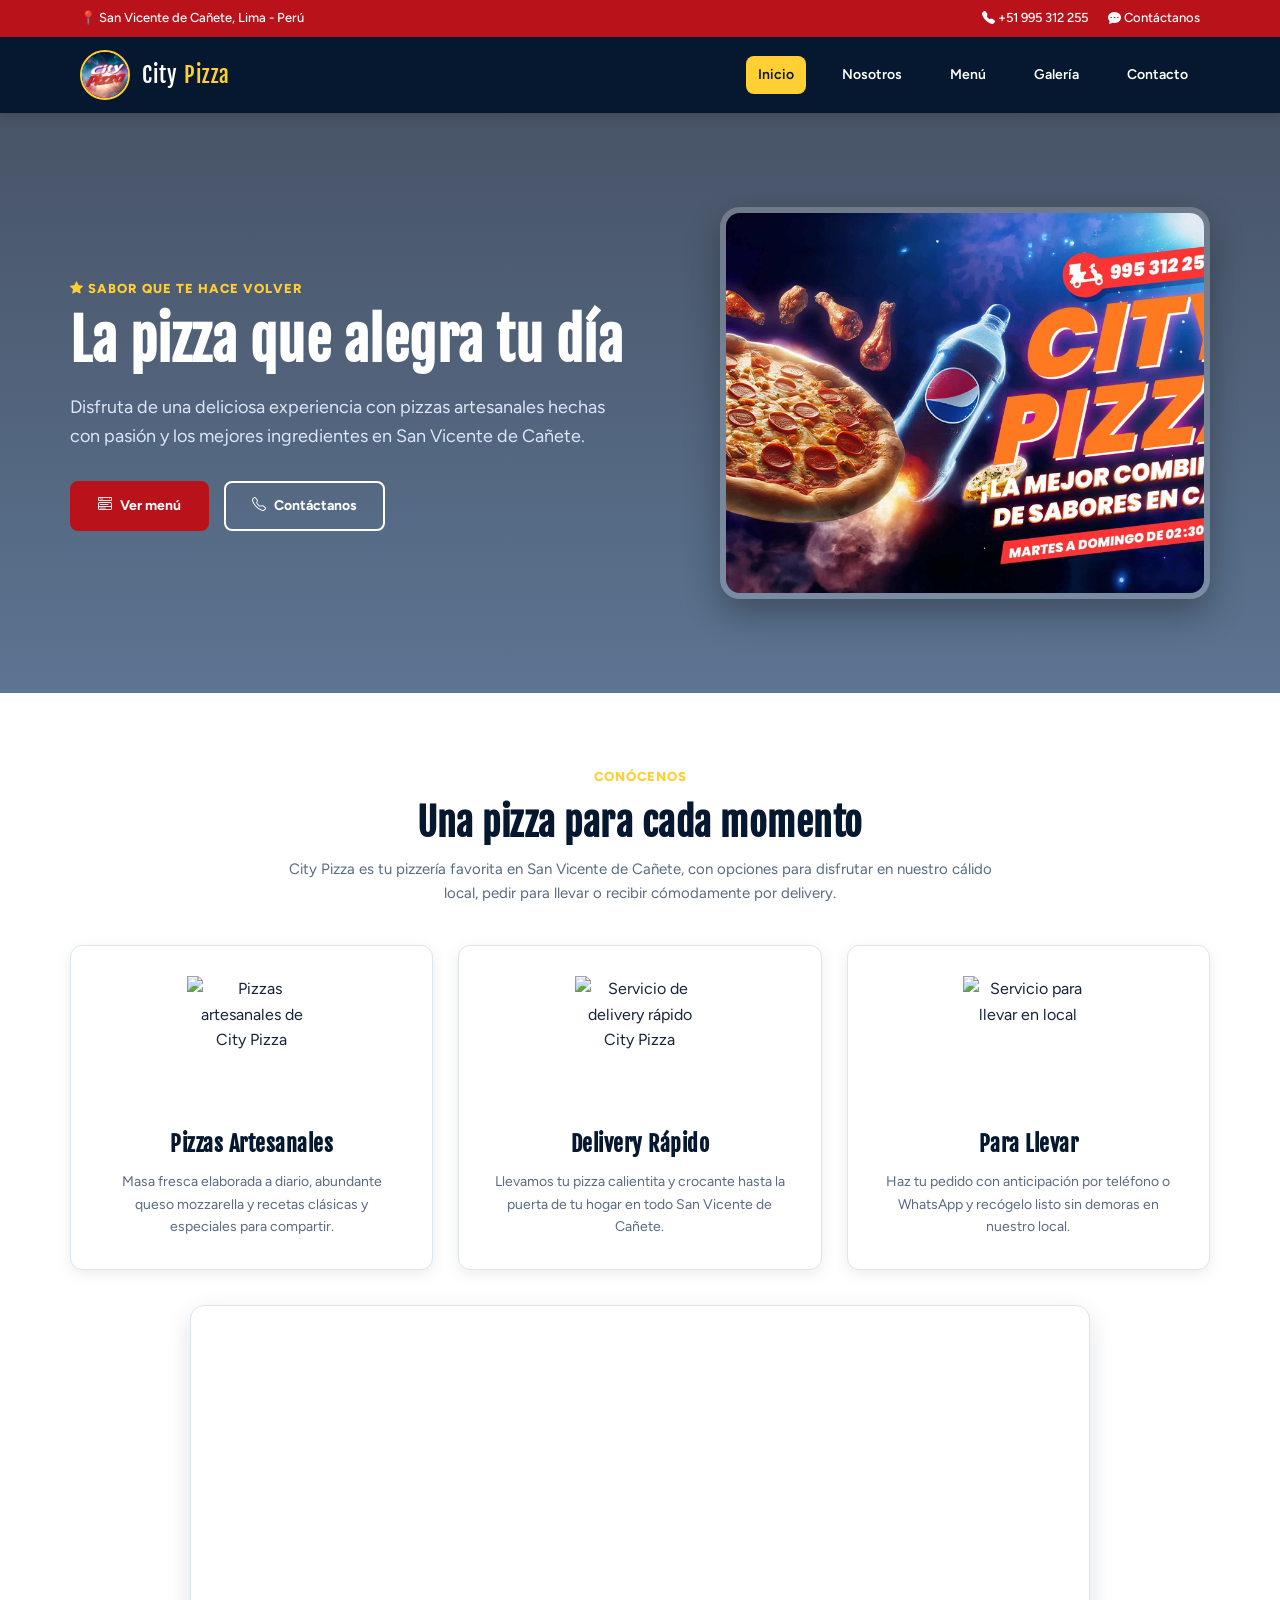
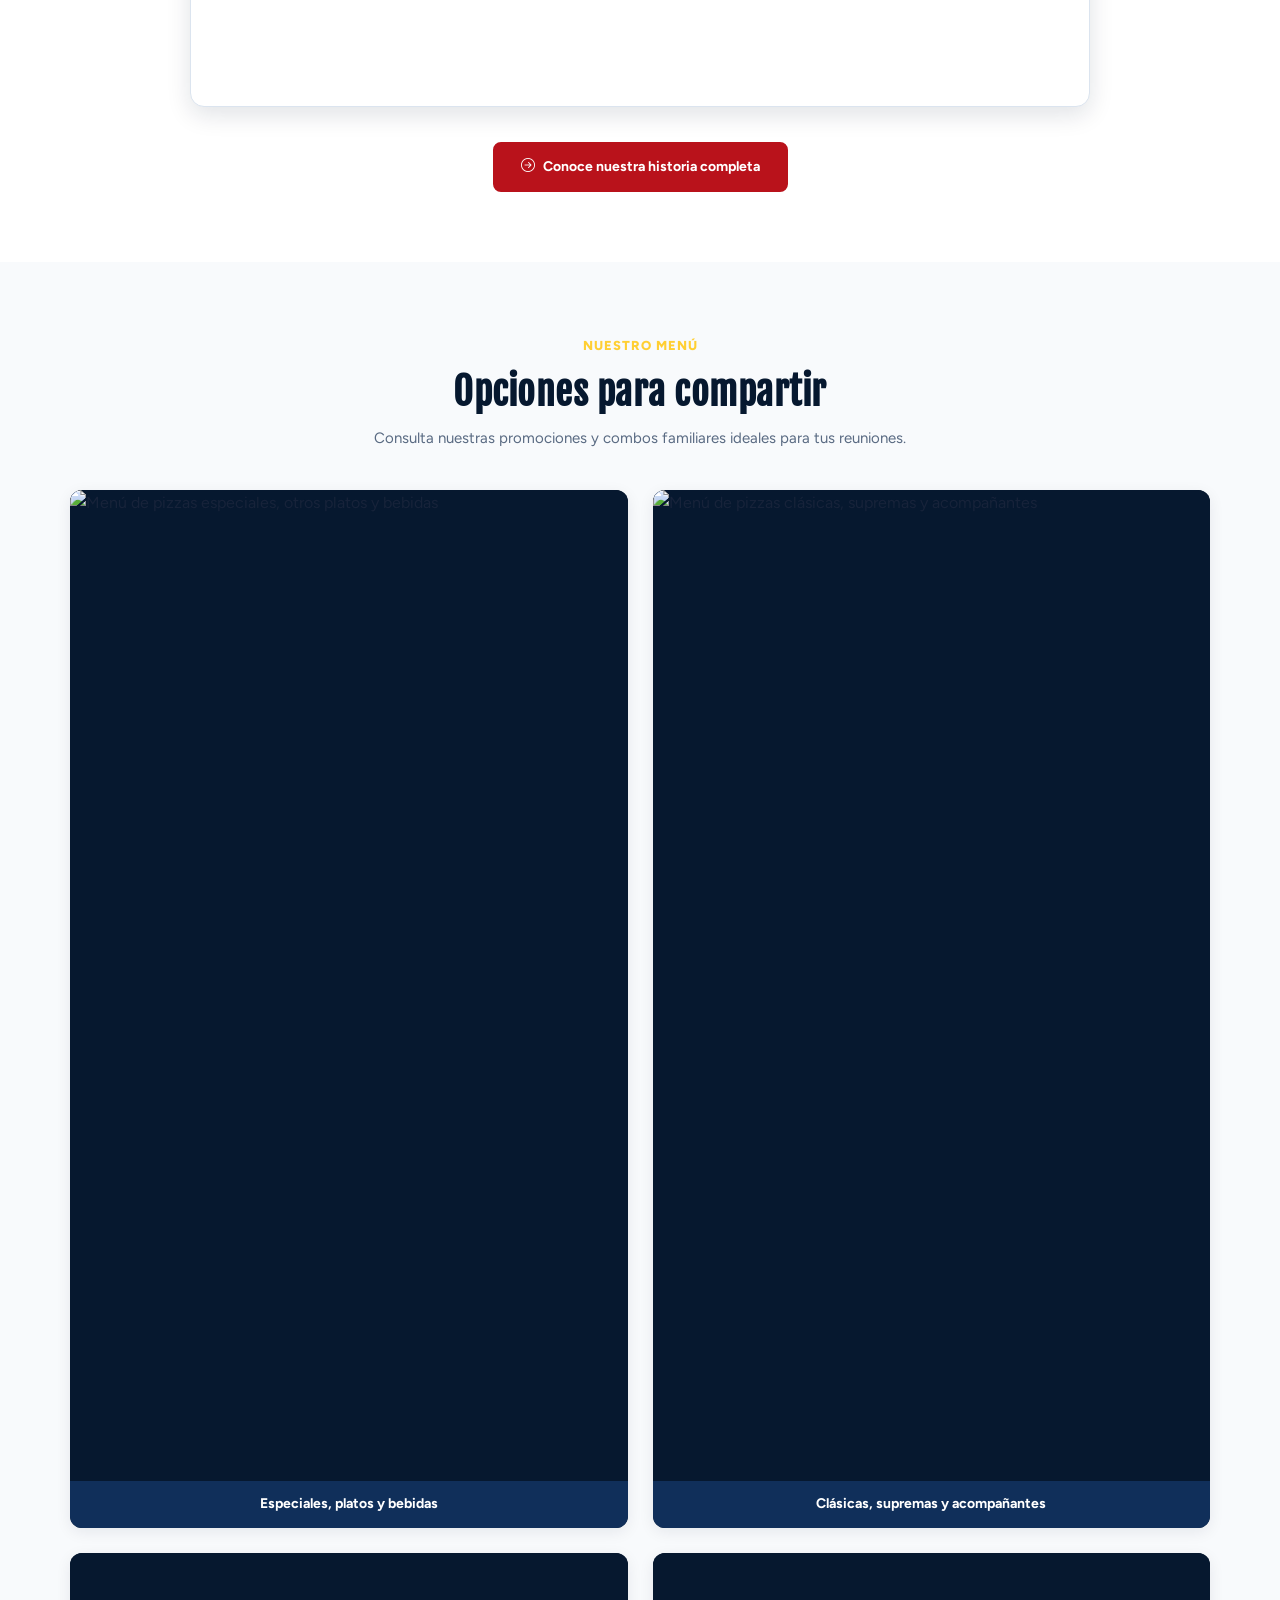
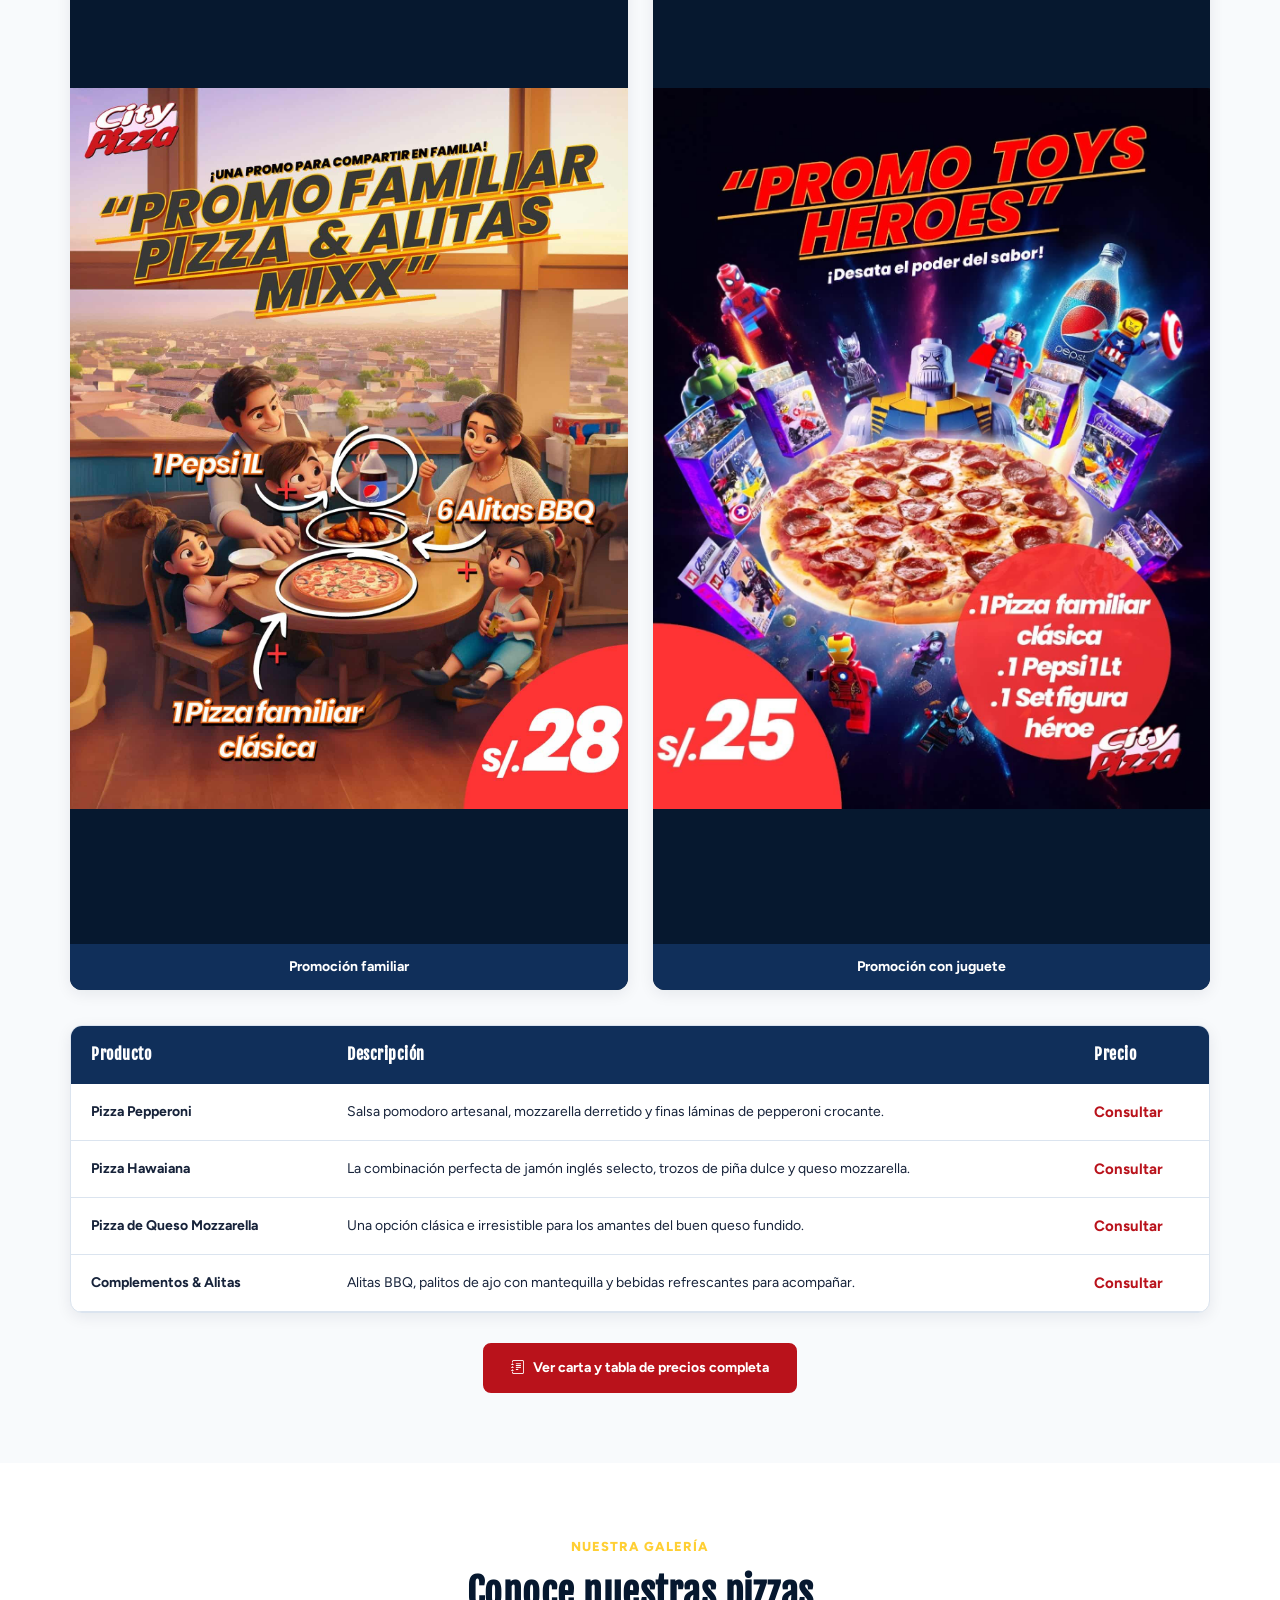
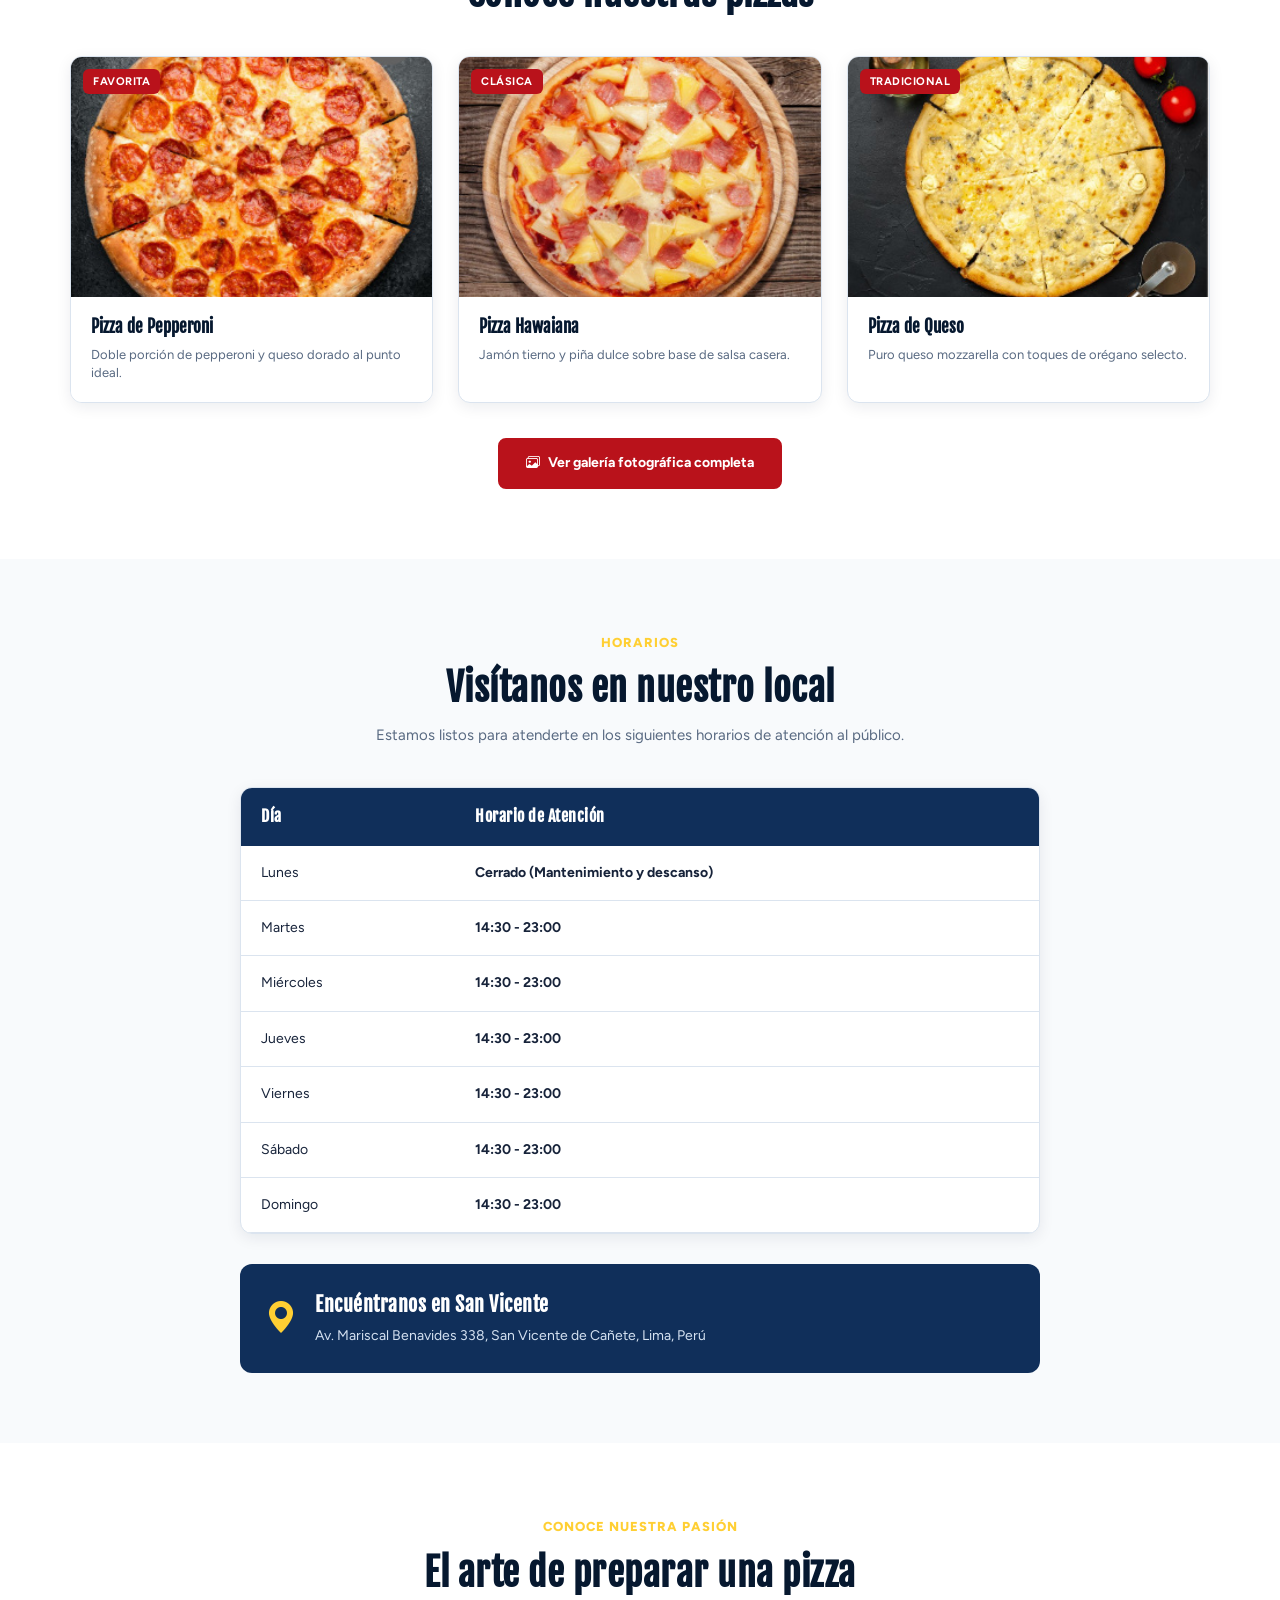
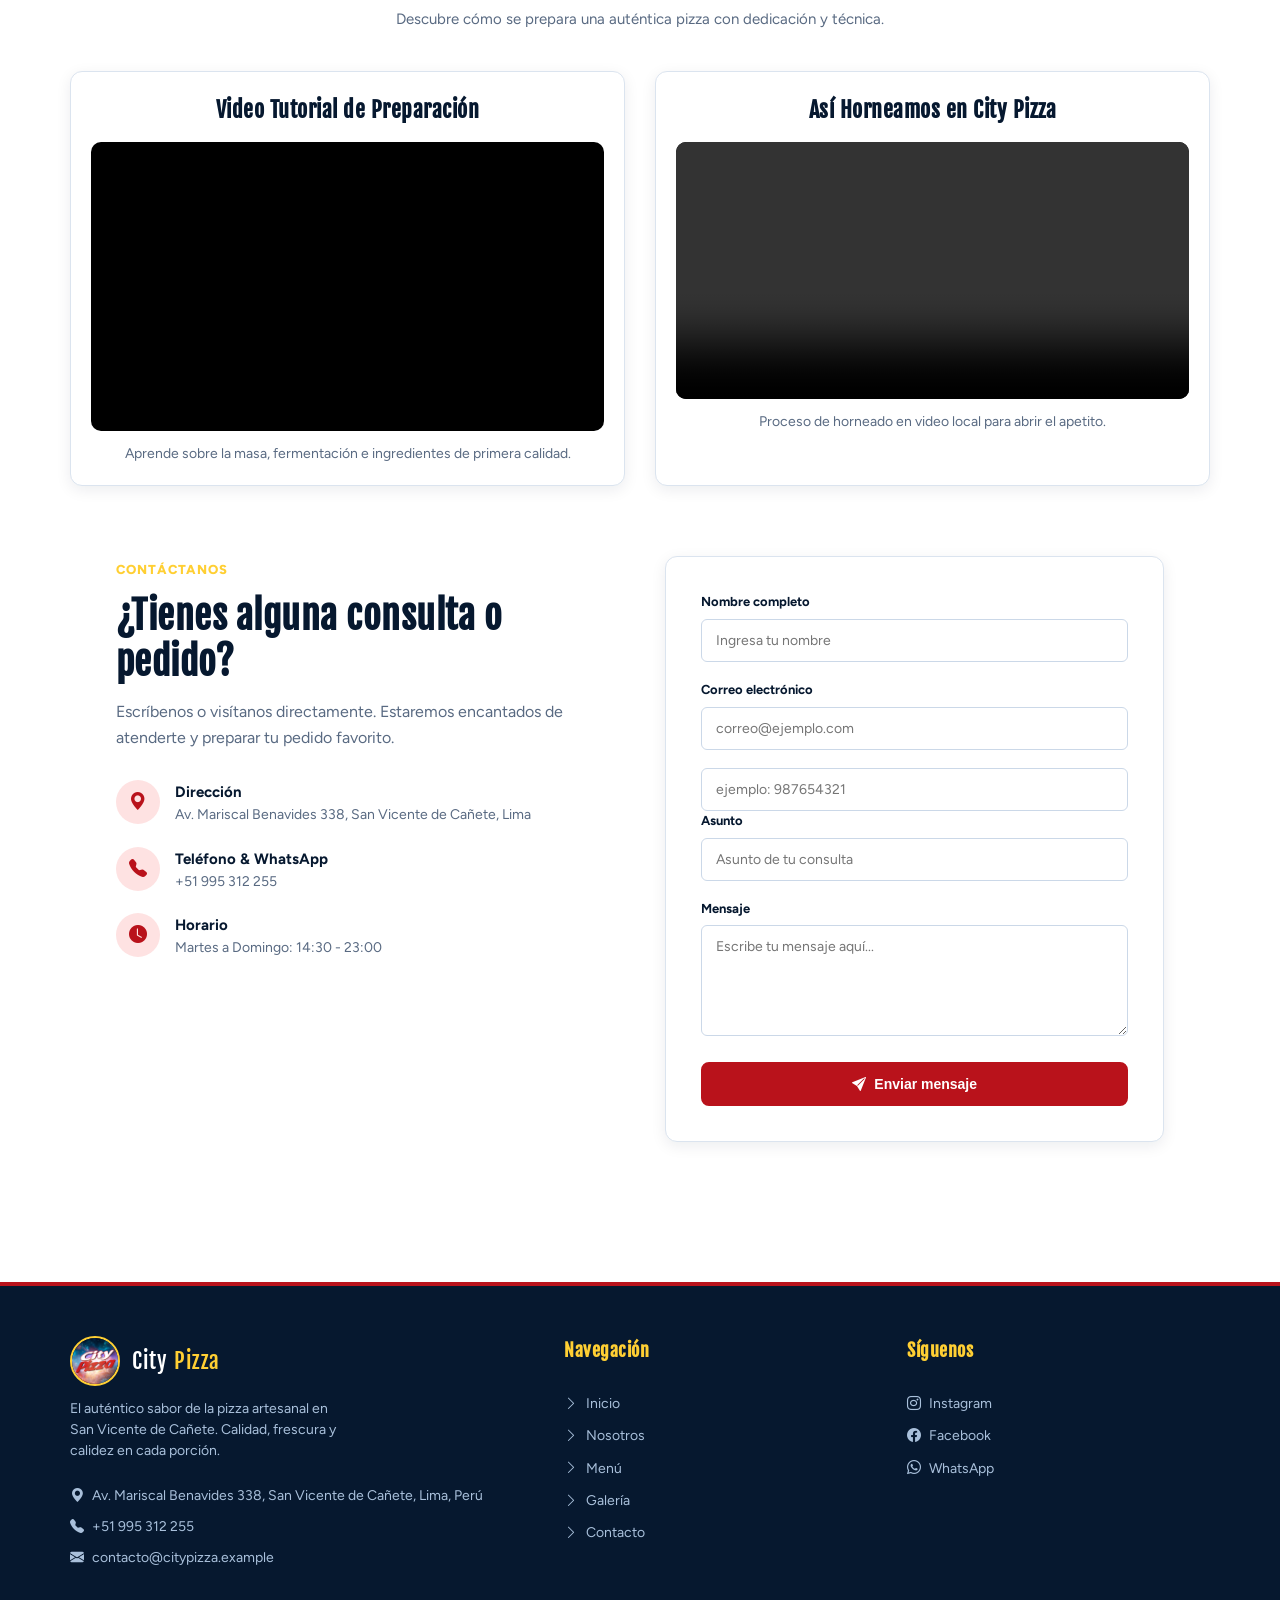
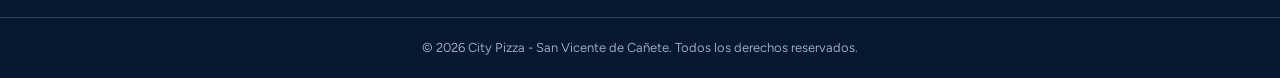
==== commit e486f190: "feat: Se ha agregado la ubicación maps en la sección "index" y "nosotros"" ====
--- a/index.html
+++ b/index.html
@@ -136,6 +136,10 @@
                     </article>
                 </div>
 
+                <div class="map-container">
+                    <iframe src="https://www.google.com/maps/embed?pb=!1m18!1m12!1m3!1d343.5093603897542!2d-76.38179373767098!3d-13.076053193435209!2m3!1f0!2f0!3f0!3m2!1i1024!2i768!4f13.1!3m3!1m2!1s0x910ff9e99428a54b%3A0x8e5229dd11c90def!2sCity%20Pizza%20Center!5e0!3m2!1ses!2spe!4v1794547014747!5m2!1ses!2spe" width="600" height="450" style="border:0;" allowfullscreen="" loading="lazy" referrerpolicy="strict-origin-when-cross-origin"></iframe>
+                </div>
+
                 <div style="text-align: center; margin-top: 35px;">
                     <a href="nosotros.html" class="btn btn-primary"><i class="bi bi-arrow-right-circle"></i>
                         Conoce nuestra historia completa</a>
--- a/assets/css/index.css
+++ b/assets/css/index.css
@@ -369,6 +369,27 @@
 }
 
 /* ===================================================
+   MAPA DE UBICACIÓN GOOGLE MAPS
+   =================================================== */
+.map-container {
+    width: 100%;
+    max-width: 900px;
+    margin: 35px auto 0;
+    border-radius: 14px;
+    overflow: hidden;
+    box-shadow: var(--sombra-media);
+    border: 1px solid var(--color-borde);
+    background-color: var(--color-blanco);
+}
+
+.map-container iframe {
+    width: 100%;
+    height: 400px;
+    display: block;
+    border: 0;
+}
+
+/* ===================================================
    MENÚ EN HOME: AFICHES Y TABLA RESUMEN
    =================================================== */
 .menu-posters {
@@ -1009,6 +1030,10 @@
         height: 300px;
     }
 
+    .map-container iframe {
+        height: 320px;
+    }
+
     .menu-posters {
         grid-template-columns: 1fr;
     }
